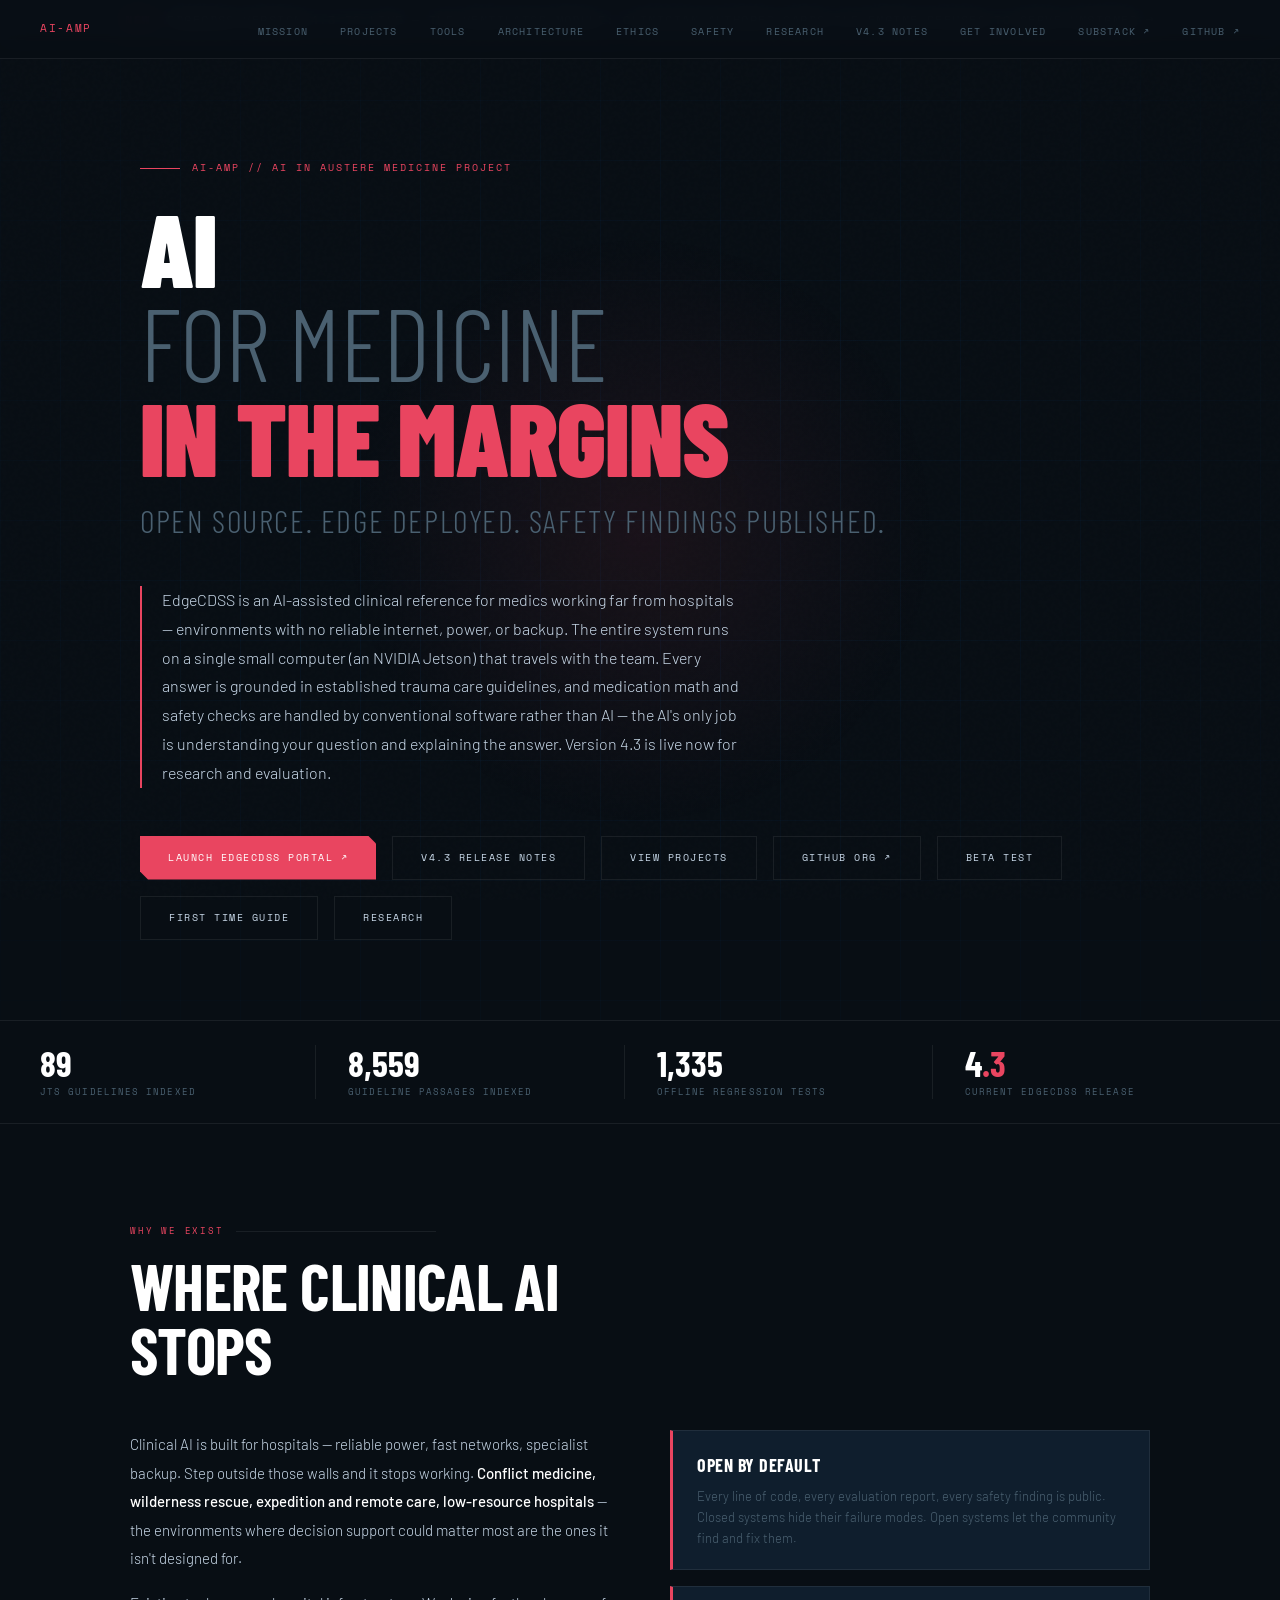
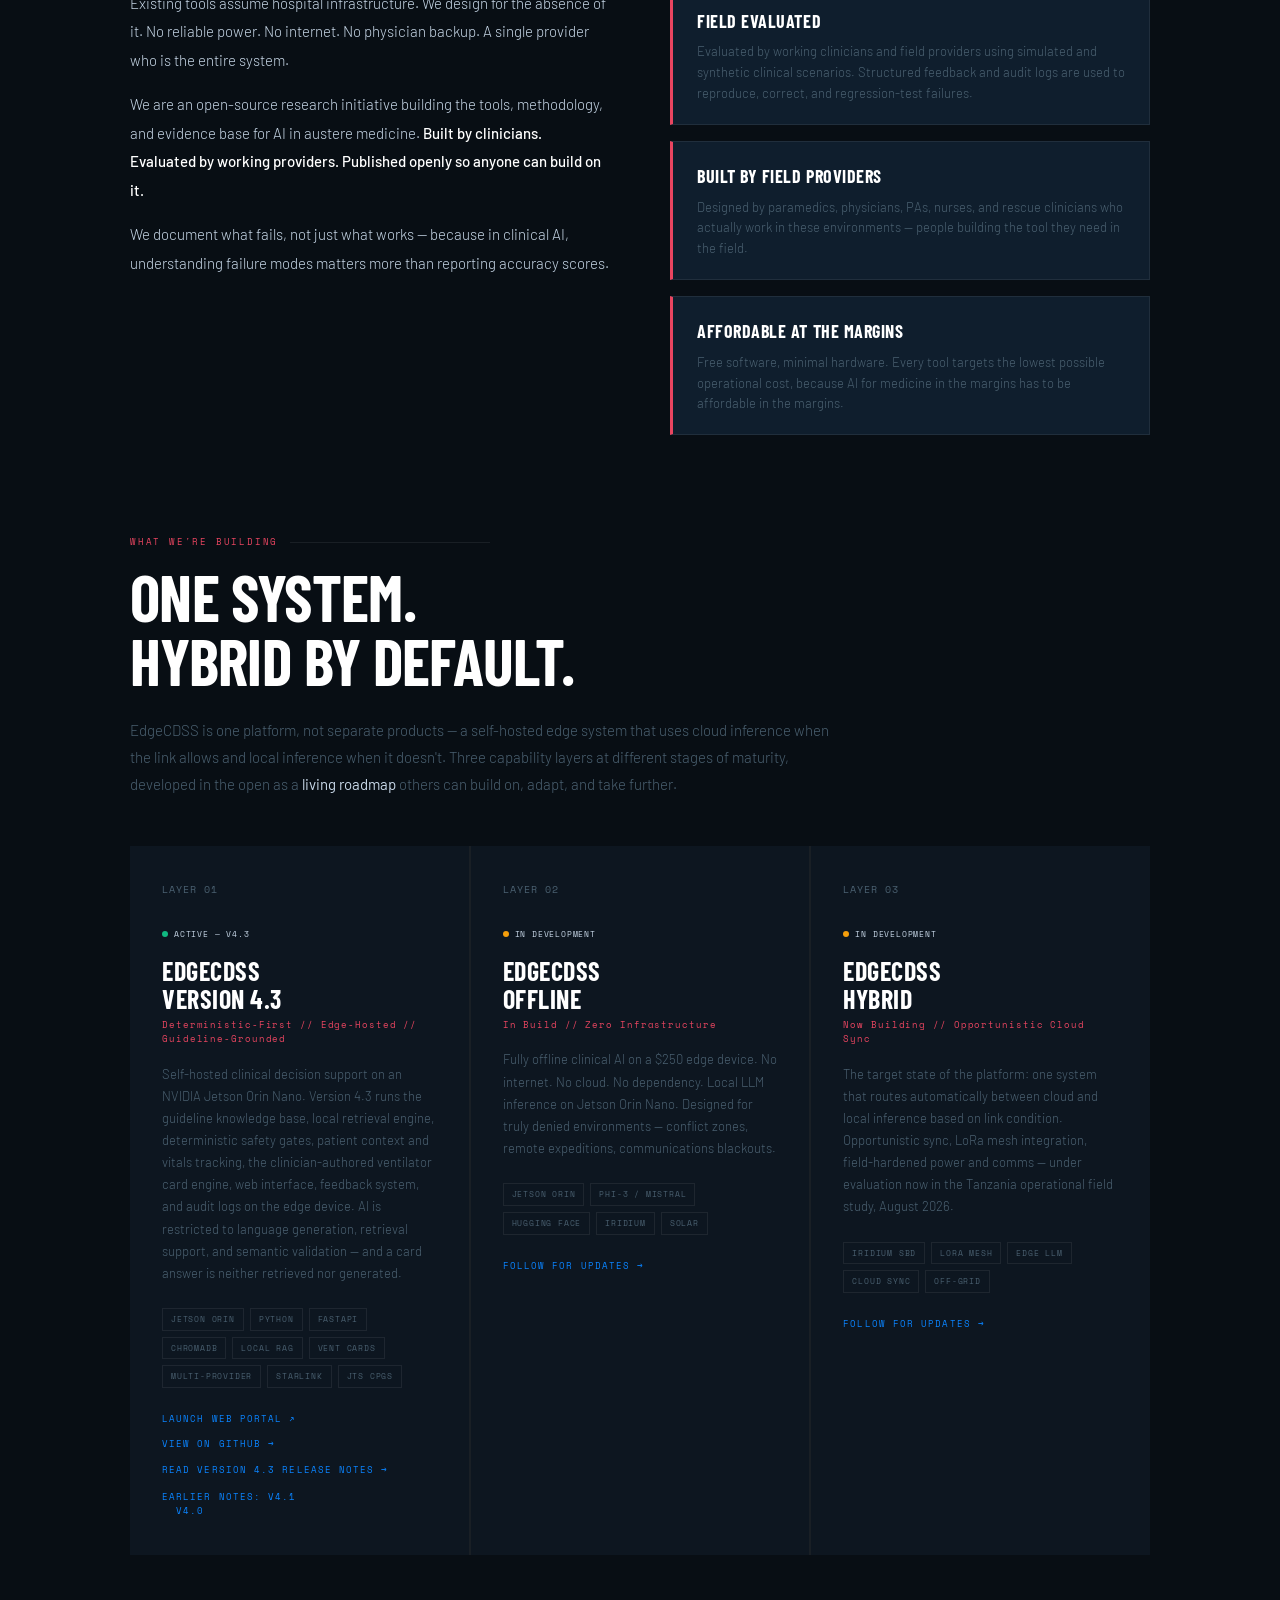
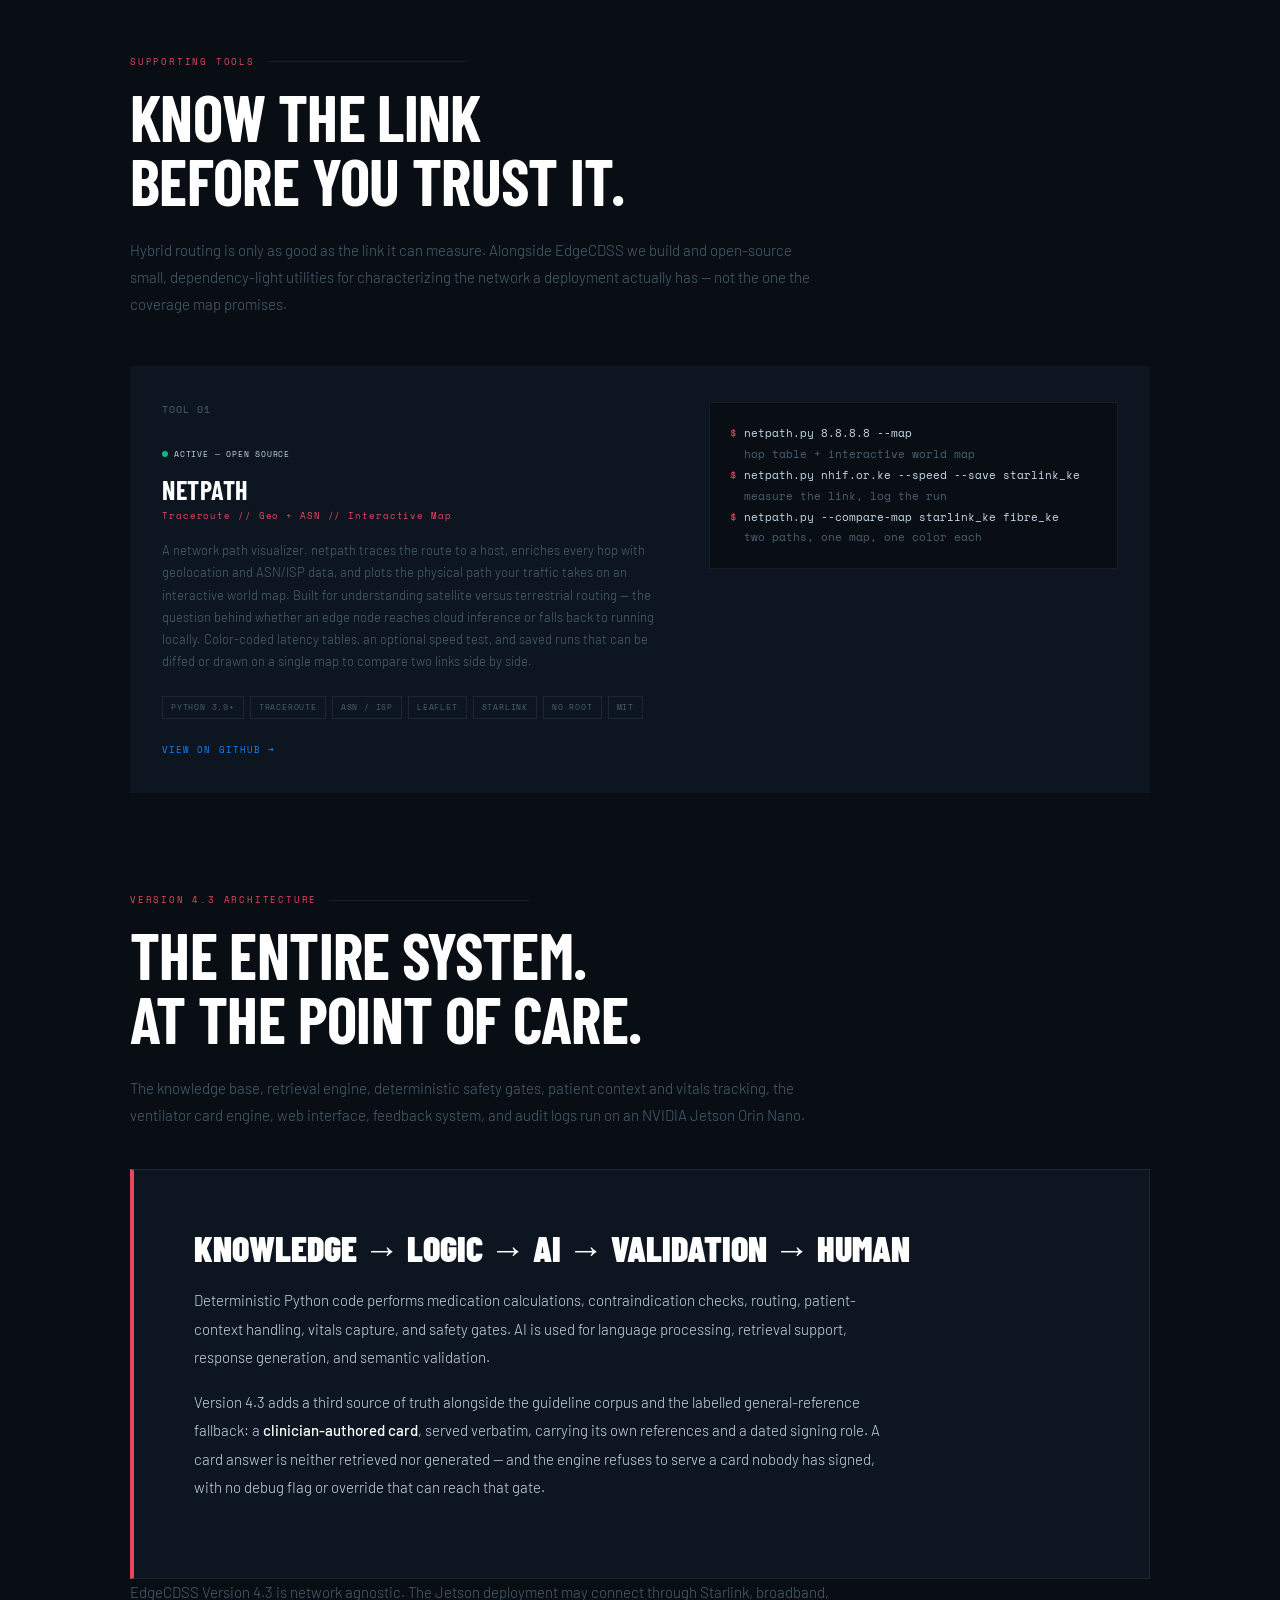
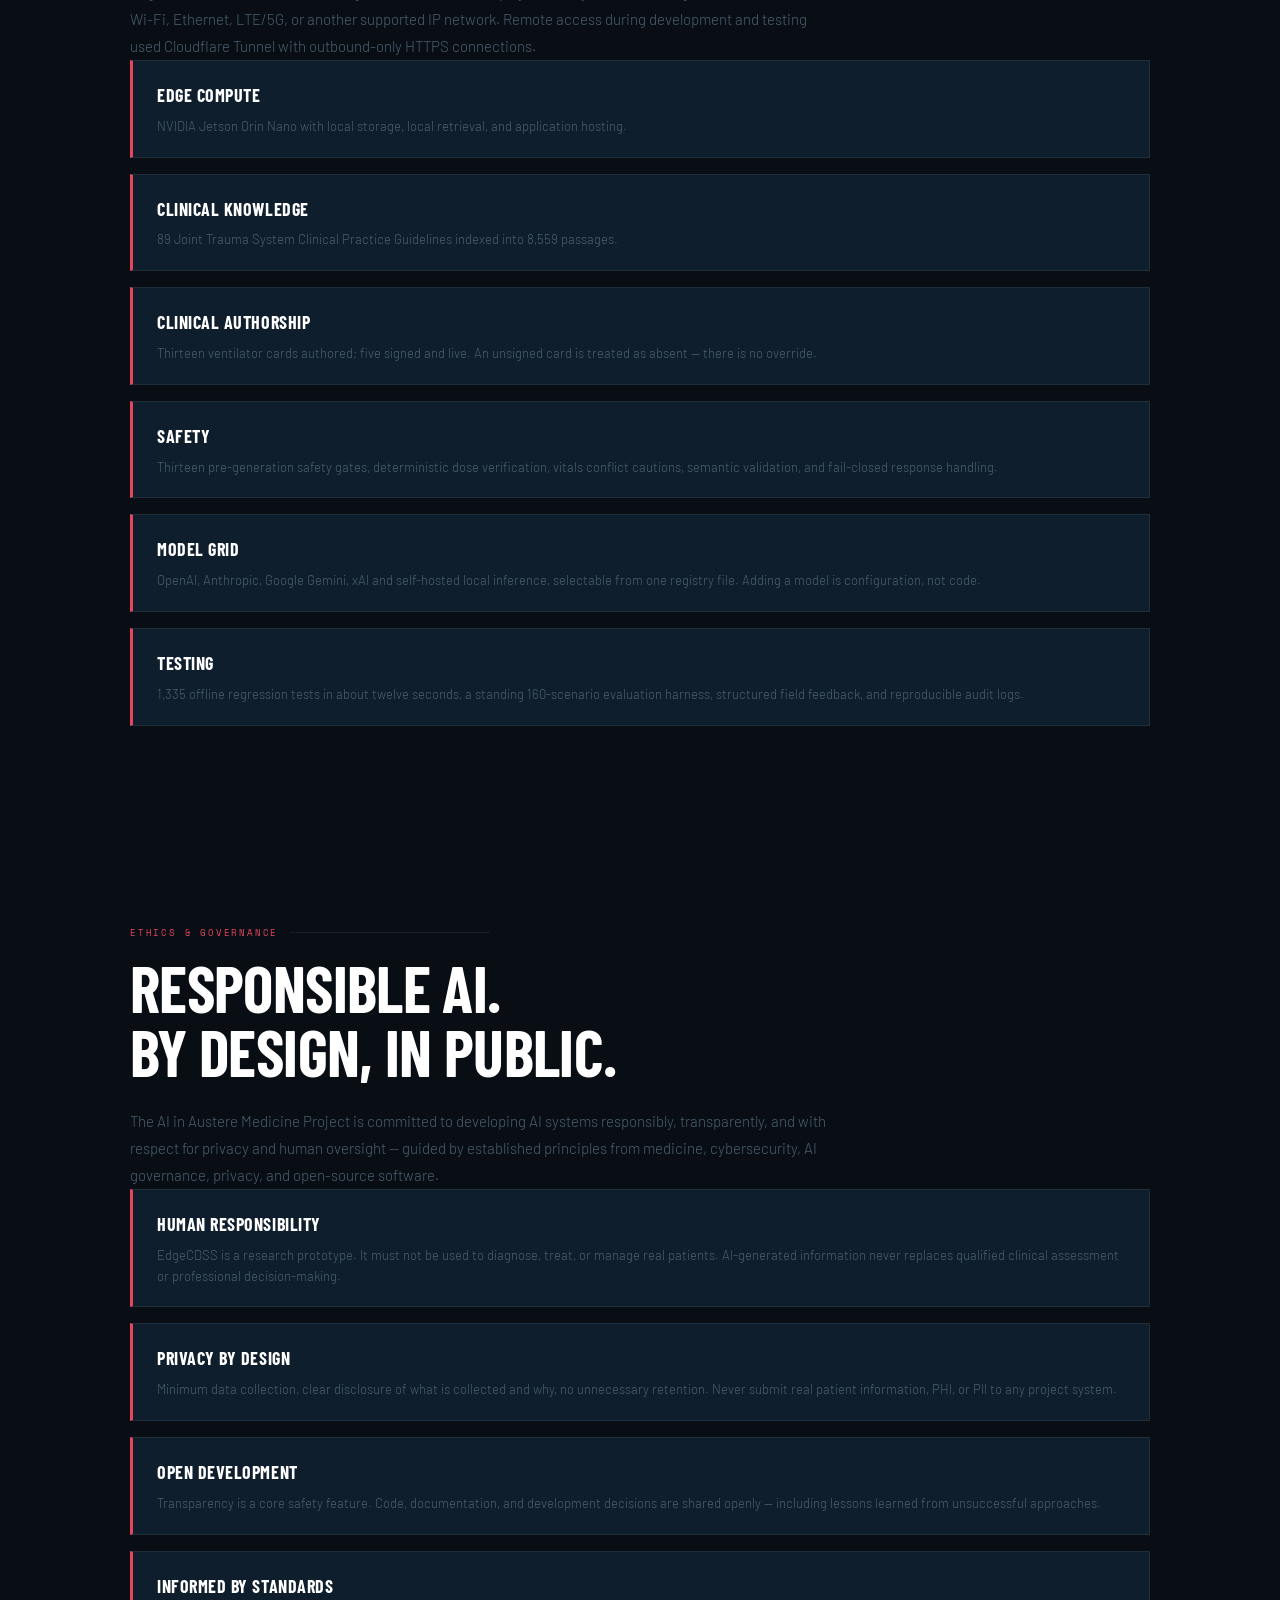
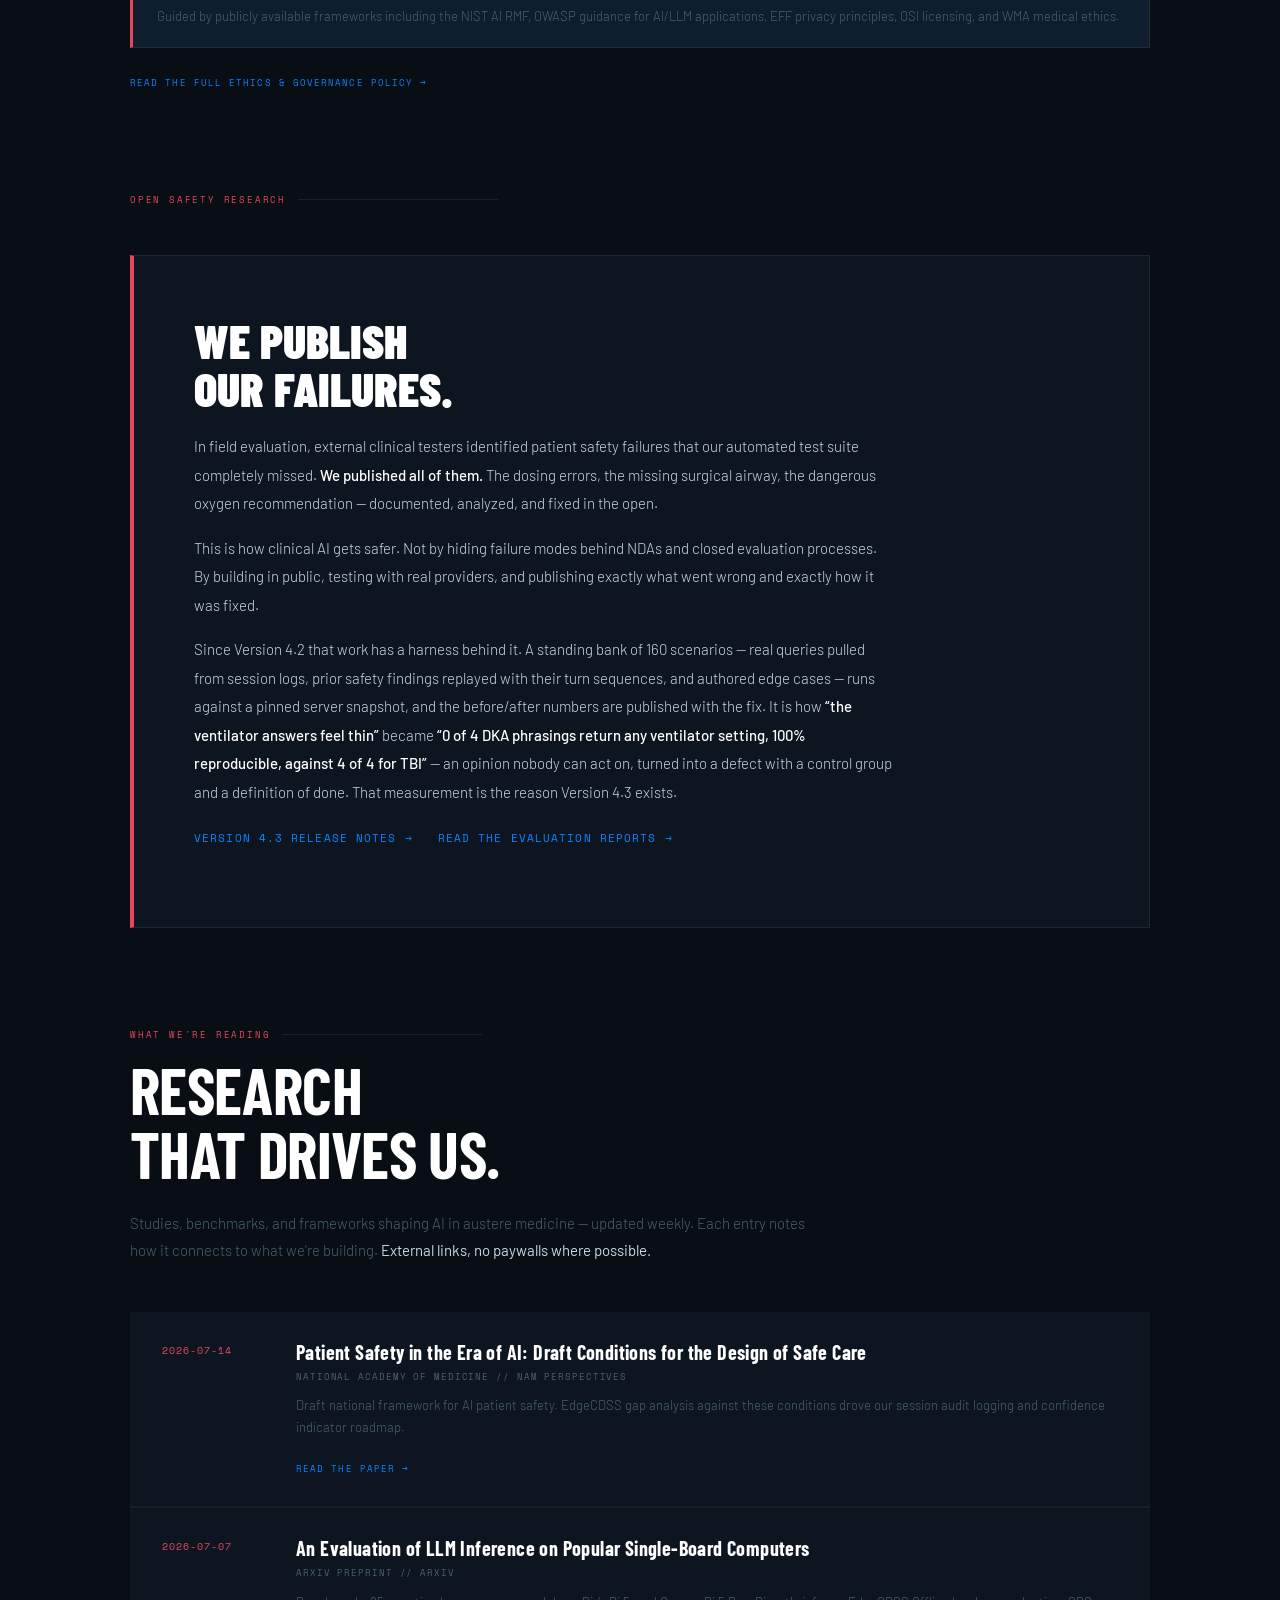
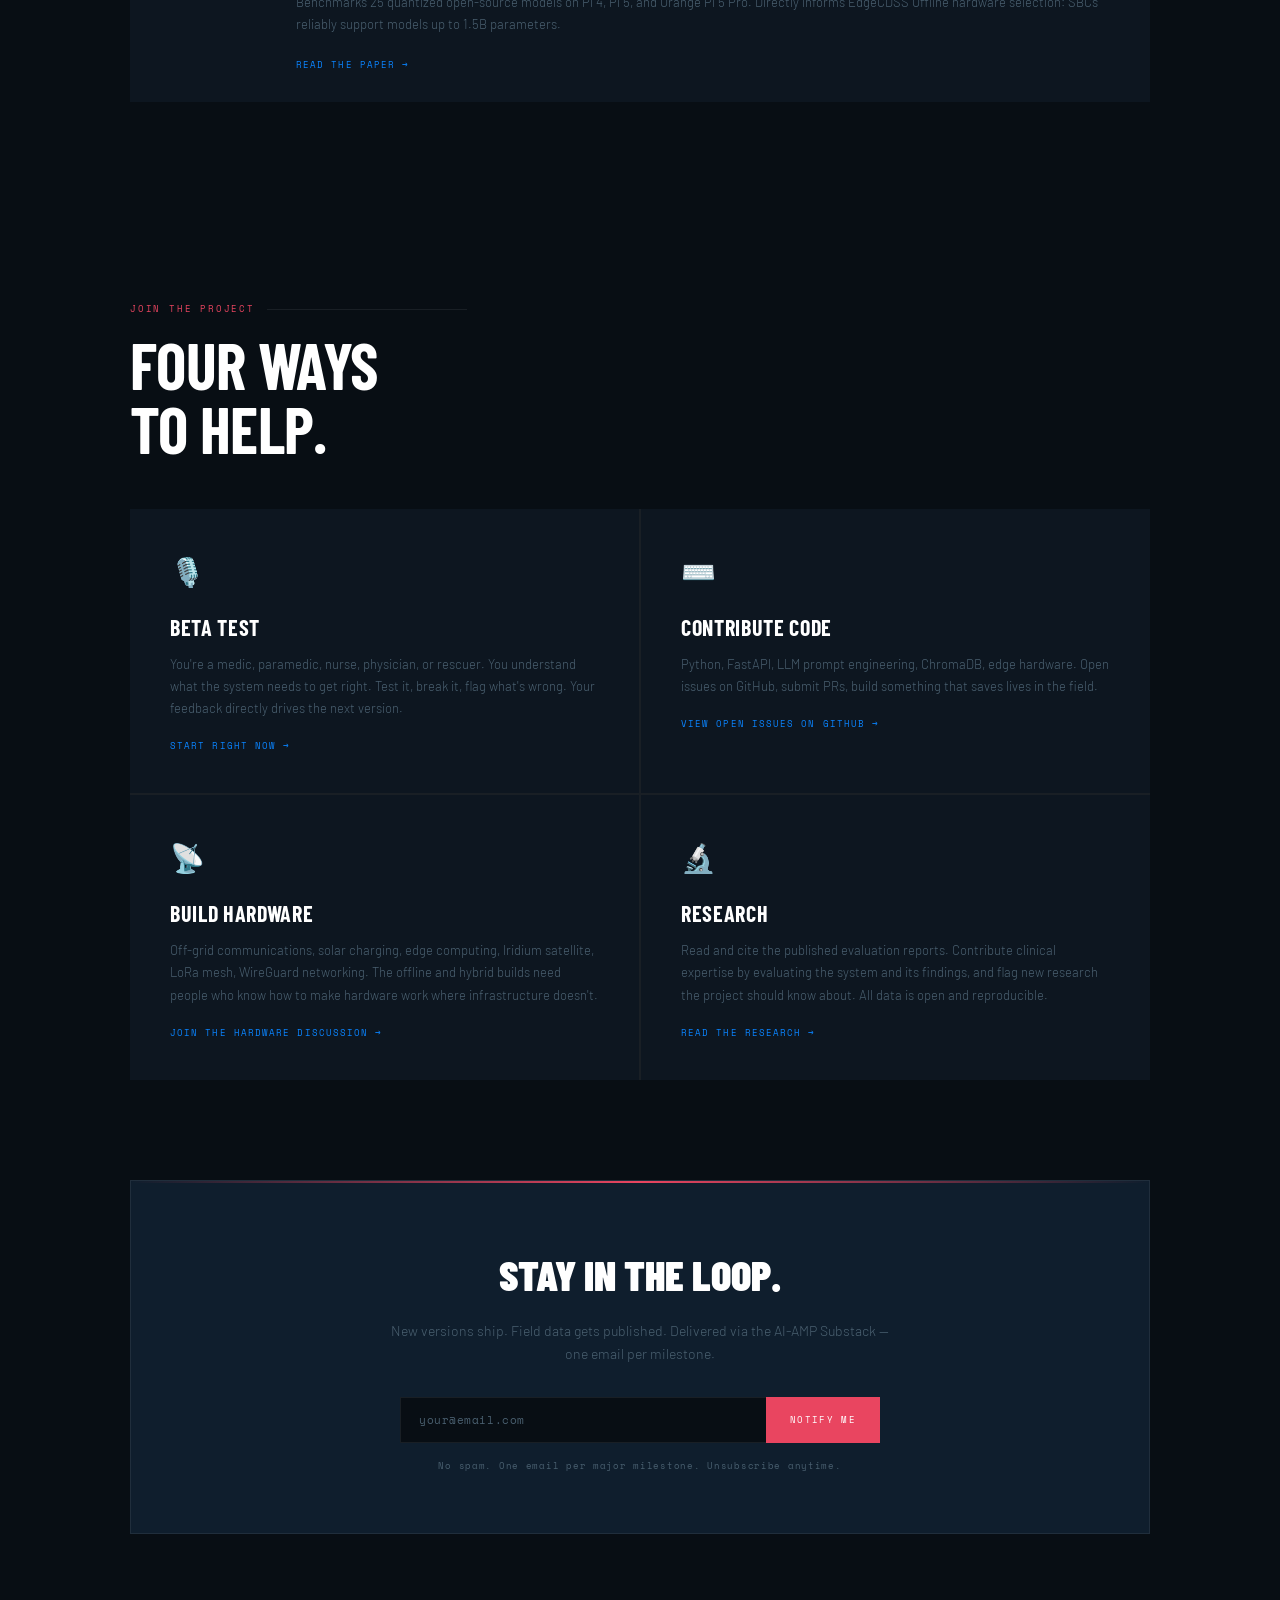
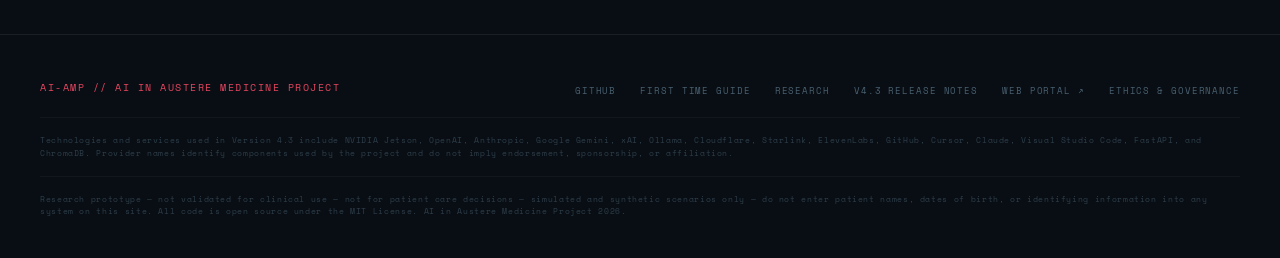
==== web/index.html @ 7543f5fb "Test count: 1,186 is stale too — 1,335 #51 retired the 859 but sat open while #53-#60 landed, so its" ====
<!DOCTYPE html>
<html lang="en">
<head>
<meta charset="UTF-8">
<meta name="viewport" content="width=device-width, initial-scale=1.0">
<title>AI in Austere Medicine Project</title>
<link href="https://fonts.googleapis.com/css2?family=Space+Mono:wght@400;700&family=Barlow+Condensed:wght@300;400;600;700;900&family=Barlow:wght@300;400;500&display=swap" rel="stylesheet">
<style>
:root {
  --red: #e94560;
  --blue: #0a84ff;
  --dark: #080e14;
  --dark2: #0d1620;
  --dark3: #111e2b;
  --panel: #0f1e2d;
  --border: rgba(255,255,255,0.07);
  --text: #c8d8e8;
  --muted: #4a6070;
  --mono: 'Space Mono', monospace;
  --head: 'Barlow Condensed', sans-serif;
  --body: 'Barlow', sans-serif;
}
* { box-sizing: border-box; margin: 0; padding: 0; }
html { scroll-behavior: smooth; }
body {
  background: var(--dark);
  color: var(--text);
  font-family: var(--body);
  font-weight: 300;
  line-height: 1.6;
  overflow-x: hidden;
}
body::before {
  content: '';
  position: fixed;
  inset: 0;
  background-image: url("data:image/svg+xml,%3Csvg viewBox='0 0 256 256' xmlns='http://www.w3.org/2000/svg'%3E%3Cfilter id='noise'%3E%3CfeTurbulence type='fractalNoise' baseFrequency='0.9' numOctaves='4' stitchTiles='stitch'/%3E%3C/filter%3E%3Crect width='100%25' height='100%25' filter='url(%23noise)' opacity='0.03'/%3E%3C/svg%3E");
  pointer-events: none;
  z-index: 0;
  opacity: 0.4;
}
nav {
  position: fixed;
  top: 0;
  width: 100%;
  z-index: 100;
  padding: 16px 40px;
  display: flex;
  align-items: center;
  justify-content: space-between;
  background: rgba(8,14,20,0.92);
  backdrop-filter: blur(12px);
  border-bottom: 1px solid var(--border);
}
.nav-logo {
  font-family: var(--mono);
  font-size: 11px;
  color: var(--red);
  letter-spacing: 0.15em;
  text-transform: uppercase;
}
.nav-links {
  display: flex;
  gap: 32px;
  list-style: none;
}
.nav-links a {
  font-family: var(--mono);
  font-size: 10px;
  letter-spacing: 0.12em;
  text-transform: uppercase;
  color: var(--muted);
  text-decoration: none;
  transition: color 0.2s;
}
.nav-links a:hover { color: var(--text); }
.hero {
  min-height: 100vh;
  display: flex;
  flex-direction: column;
  justify-content: center;
  padding: 120px 40px 80px;
  position: relative;
  overflow: hidden;
}
.hero-grid {
  position: absolute;
  inset: 0;
  background-image:
    linear-gradient(rgba(10,132,255,0.04) 1px, transparent 1px),
    linear-gradient(90deg, rgba(10,132,255,0.04) 1px, transparent 1px);
  background-size: 60px 60px;
  mask-image: radial-gradient(ellipse 80% 80% at 50% 50%, black 30%, transparent 100%);
}
.hero-glow {
  position: absolute;
  width: 600px;
  height: 600px;
  border-radius: 50%;
  background: radial-gradient(circle, rgba(233,69,96,0.08) 0%, transparent 70%);
  top: 50%;
  left: 50%;
  transform: translate(-50%, -50%);
  pointer-events: none;
}
.hero-content {
  position: relative;
  max-width: 1000px;
  margin: 0 auto;
  width: 100%;
}
.hero-eyebrow {
  font-family: var(--mono);
  font-size: 10px;
  letter-spacing: 0.2em;
  text-transform: uppercase;
  color: var(--red);
  margin-bottom: 24px;
  display: flex;
  align-items: center;
  gap: 12px;
}
.hero-eyebrow::before {
  content: '';
  display: block;
  width: 40px;
  height: 1px;
  background: var(--red);
}
.hero-title {
  font-family: var(--head);
  font-size: clamp(52px, 8vw, 110px);
  font-weight: 900;
  line-height: 0.92;
  letter-spacing: -0.01em;
  text-transform: uppercase;
  color: #fff;
  margin-bottom: 8px;
}
.hero-title .accent { color: var(--red); }
.hero-title .dim { color: var(--muted); font-weight: 300; }
.hero-sub {
  font-family: var(--head);
  font-size: clamp(20px, 3vw, 32px);
  font-weight: 300;
  letter-spacing: 0.05em;
  text-transform: uppercase;
  color: var(--muted);
  margin-bottom: 40px;
  margin-top: 12px;
}
.hero-thesis {
  font-size: 16px;
  line-height: 1.8;
  color: var(--text);
  max-width: 600px;
  margin-bottom: 48px;
  border-left: 2px solid var(--red);
  padding-left: 20px;
}
.hero-thesis strong { color: #fff; font-weight: 500; }
.hero-cta { display: flex; gap: 16px; flex-wrap: wrap; }
.btn-primary {
  background: var(--red);
  color: white;
  font-family: var(--mono);
  font-size: 10px;
  letter-spacing: 0.15em;
  text-transform: uppercase;
  padding: 14px 28px;
  border: none;
  cursor: pointer;
  text-decoration: none;
  display: inline-block;
  transition: all 0.2s;
  clip-path: polygon(0 0, calc(100% - 8px) 0, 100% 8px, 100% 100%, 8px 100%, 0 calc(100% - 8px));
}
.btn-primary:hover { background: #ff2d4f; }
.btn-outline {
  background: transparent;
  color: var(--text);
  font-family: var(--mono);
  font-size: 10px;
  letter-spacing: 0.15em;
  text-transform: uppercase;
  padding: 13px 28px;
  border: 1px solid var(--border);
  cursor: pointer;
  text-decoration: none;
  display: inline-block;
  transition: all 0.2s;
}
.btn-outline:hover { border-color: var(--text); color: #fff; }

/* ── STAT BAR ── */
.stat-bar {
  border-top: 1px solid var(--border);
  border-bottom: 1px solid var(--border);
  padding: 24px 40px;
  display: flex;
  gap: 0;
  overflow-x: auto;
}
.stat {
  flex: 1;
  min-width: 160px;
  padding: 0 32px;
  border-right: 1px solid var(--border);
}
.stat:first-child { padding-left: 0; }
.stat:last-child { border-right: none; }
.stat-number {
  font-family: var(--head);
  font-size: 36px;
  font-weight: 700;
  color: #fff;
  line-height: 1;
  margin-bottom: 4px;
}
.stat-number span { color: var(--red); }
.stat-label {
  font-family: var(--mono);
  font-size: 9px;
  letter-spacing: 0.12em;
  text-transform: uppercase;
  color: var(--muted);
}

/* ── SECTIONS ── */
section {
  padding: 100px 40px;
  max-width: 1100px;
  margin: 0 auto;
}
.release-banner {
  display: block; text-align: center; background: var(--dark3);
  border-bottom: 1px solid var(--border); padding: 10px 16px;
  font-family: var(--mono); font-size: 12px; letter-spacing: 0.12em;
  text-transform: uppercase; color: var(--text); text-decoration: none;
}
.release-banner b { color: var(--red); font-weight: 700; }
.release-banner:hover { color: #fff; background: var(--panel); }
.section-label {
  font-family: var(--mono);
  font-size: 9px;
  letter-spacing: 0.2em;
  text-transform: uppercase;
  color: var(--red);
  margin-bottom: 16px;
  display: flex;
  align-items: center;
  gap: 12px;
}
.section-label::after {
  content: '';
  flex: 1;
  height: 1px;
  background: var(--border);
  max-width: 200px;
}
.section-title {
  font-family: var(--head);
  font-size: clamp(36px, 5vw, 64px);
  font-weight: 700;
  text-transform: uppercase;
  color: #fff;
  line-height: 1;
  margin-bottom: 24px;
  letter-spacing: -0.01em;
}
.section-sub {
  font-size: 15px;
  color: var(--muted);
  line-height: 1.8;
  max-width: 700px;
  margin-bottom: 0;
}
.section-sub strong { color: var(--text); font-weight: 400; }

/* ── MISSION ── */
.mission-grid {
  display: grid;
  grid-template-columns: 1fr 1fr;
  gap: 60px;
  align-items: start;
  margin-top: 48px;
}
.mission-text p {
  font-size: 15px;
  line-height: 1.9;
  color: var(--text);
  margin-bottom: 16px;
}
.mission-text p strong { color: #fff; font-weight: 500; }
.mission-pillars { display: flex; flex-direction: column; gap: 16px; }
.pillar {
  background: var(--panel);
  border: 1px solid var(--border);
  border-left: 3px solid var(--red);
  padding: 20px 24px;
}
.pillar-title {
  font-family: var(--head);
  font-size: 18px;
  font-weight: 700;
  text-transform: uppercase;
  color: #fff;
  letter-spacing: 0.03em;
  margin-bottom: 6px;
}
.pillar-body { font-size: 13px; color: var(--muted); line-height: 1.6; }

/* ── PROJECTS ── */
.projects-grid {
  display: grid;
  grid-template-columns: repeat(3, 1fr);
  gap: 2px;
  margin-top: 48px;
  background: var(--border);
}
.project-card {
  background: var(--dark2);
  padding: 36px 32px;
  position: relative;
  overflow: hidden;
  transition: background 0.3s;
}
.project-card:hover { background: var(--dark3); }
.project-card::before {
  content: '';
  position: absolute;
  top: 0; left: 0; right: 0;
  height: 2px;
  background: var(--red);
  transform: scaleX(0);
  transform-origin: left;
  transition: transform 0.3s;
}
.project-card:hover::before { transform: scaleX(1); }
.project-num {
  font-family: var(--mono);
  font-size: 10px;
  color: var(--muted);
  letter-spacing: 0.1em;
  margin-bottom: 20px;
}
.project-name {
  font-family: var(--head);
  font-size: 26px;
  font-weight: 700;
  text-transform: uppercase;
  color: #fff;
  letter-spacing: 0.02em;
  margin-bottom: 4px;
  line-height: 1.1;
}
.project-version {
  font-family: var(--mono);
  font-size: 9px;
  color: var(--red);
  letter-spacing: 0.1em;
  margin-bottom: 16px;
}
.project-desc {
  font-size: 13px;
  color: var(--muted);
  line-height: 1.7;
  margin-bottom: 24px;
}
.project-tags { display: flex; flex-wrap: wrap; gap: 6px; margin-bottom: 24px; }
.tag {
  font-family: var(--mono);
  font-size: 8px;
  letter-spacing: 0.1em;
  text-transform: uppercase;
  padding: 4px 8px;
  border: 1px solid var(--border);
  color: var(--muted);
}
.project-link {
  font-family: var(--mono);
  font-size: 9px;
  letter-spacing: 0.12em;
  text-transform: uppercase;
  color: var(--blue);
  text-decoration: none;
  display: flex;
  align-items: center;
  gap: 6px;
  transition: color 0.2s;
}
.project-link:hover { color: #fff; }
.project-status {
  display: inline-flex;
  align-items: center;
  gap: 6px;
  font-family: var(--mono);
  font-size: 8px;
  letter-spacing: 0.1em;
  text-transform: uppercase;
  margin-bottom: 16px;
}
.status-dot {
  width: 6px; height: 6px;
  border-radius: 50%;
  background: #10b981;
  animation: blink 2s infinite;
}
.status-dot.dev { background: #f59e0b; animation: none; }
.status-dot.planned { background: var(--muted); animation: none; }
@keyframes blink {
  0%, 100% { opacity: 1; }
  50% { opacity: 0.3; }
}

/* ── TOOLS ── */
.tools-grid {
  display: grid;
  grid-template-columns: 1fr;
  gap: 2px;
  margin-top: 48px;
  background: var(--border);
}
.tool-card {
  background: var(--dark2);
  padding: 36px 32px;
  position: relative;
  overflow: hidden;
  display: grid;
  grid-template-columns: 1.1fr 0.9fr;
  gap: 48px;
  align-items: start;
  transition: background 0.3s;
}
.tool-card:hover { background: var(--dark3); }
.tool-card::before {
  content: '';
  position: absolute;
  top: 0; left: 0; right: 0;
  height: 2px;
  background: var(--red);
  transform: scaleX(0);
  transform-origin: left;
  transition: transform 0.3s;
}
.tool-card:hover::before { transform: scaleX(1); }
.tool-terminal {
  background: var(--dark);
  border: 1px solid var(--border);
  padding: 20px;
  font-family: var(--mono);
  font-size: 11px;
  line-height: 1.9;
  color: var(--muted);
  overflow-x: auto;
}
.tool-terminal .cmd {
  display: block;
  white-space: pre;
  color: var(--text);
}
.tool-terminal .cmd::before { content: '$ '; color: var(--red); }
.tool-terminal .note { display: block; white-space: pre; }

/* ── SAFETY ── */
.safety-section {
  background: var(--dark2);
  border: 1px solid var(--border);
  border-left: 4px solid var(--red);
  padding: 60px;
  margin-top: 48px;
}
.safety-title {
  font-family: var(--head);
  font-size: 48px;
  font-weight: 900;
  text-transform: uppercase;
  color: #fff;
  margin-bottom: 20px;
  line-height: 1;
}
.safety-body {
  font-size: 15px;
  line-height: 1.9;
  color: var(--text);
  max-width: 700px;
  margin-bottom: 16px;
}
.safety-body strong { color: #fff; font-weight: 500; }

/* ── RESEARCH PAPERS ── */
.papers-list {
  display: flex;
  flex-direction: column;
  gap: 2px;
  margin-top: 48px;
  background: var(--border);
}
.paper-card {
  background: var(--dark2);
  padding: 28px 32px;
  display: grid;
  grid-template-columns: 110px 1fr;
  gap: 24px;
  align-items: start;
  transition: background 0.3s;
  position: relative;
  overflow: hidden;
}
.paper-card:hover { background: var(--dark3); }
.paper-card::before {
  content: '';
  position: absolute;
  top: 0; left: 0; bottom: 0;
  width: 2px;
  background: var(--red);
  transform: scaleY(0);
  transform-origin: top;
  transition: transform 0.3s;
}
.paper-card:hover::before { transform: scaleY(1); }
.paper-date {
  font-family: var(--mono);
  font-size: 10px;
  color: var(--red);
  letter-spacing: 0.1em;
  padding-top: 3px;
}
.paper-title {
  font-family: var(--head);
  font-size: 20px;
  font-weight: 700;
  color: #fff;
  letter-spacing: 0.02em;
  line-height: 1.2;
  margin-bottom: 6px;
}
.paper-meta {
  font-family: var(--mono);
  font-size: 9px;
  color: var(--muted);
  letter-spacing: 0.1em;
  text-transform: uppercase;
  margin-bottom: 10px;
}
.paper-summary {
  font-size: 13px;
  color: var(--muted);
  line-height: 1.7;
  margin-bottom: 14px;
}
.paper-link {
  font-family: var(--mono);
  font-size: 9px;
  letter-spacing: 0.12em;
  text-transform: uppercase;
  color: var(--blue);
  text-decoration: none;
  transition: color 0.2s;
}
.paper-link:hover { color: #fff; }
.papers-empty {
  background: var(--dark2);
  padding: 40px;
  font-family: var(--mono);
  font-size: 11px;
  color: var(--muted);
  letter-spacing: 0.08em;
  text-align: center;
}

/* ── GET INVOLVED ── */
.involve-grid {
  display: grid;
  grid-template-columns: repeat(2, 1fr);
  gap: 2px;
  background: var(--border);
  margin-top: 48px;
}
.involve-card {
  background: var(--dark2);
  padding: 40px;
  transition: background 0.3s;
}
.involve-card:hover { background: var(--dark3); }
.involve-icon { font-size: 28px; margin-bottom: 16px; display: block; }
.involve-title {
  font-family: var(--head);
  font-size: 22px;
  font-weight: 700;
  text-transform: uppercase;
  color: #fff;
  letter-spacing: 0.03em;
  margin-bottom: 8px;
}
.involve-body { font-size: 13px; color: var(--muted); line-height: 1.7; margin-bottom: 20px; }
.involve-action {
  font-family: var(--mono);
  font-size: 9px;
  letter-spacing: 0.12em;
  text-transform: uppercase;
  color: var(--blue);
  text-decoration: none;
  display: flex;
  align-items: center;
  gap: 6px;
}

/* ── SIGNUP ── */
.signup-section {
  background: var(--panel);
  border: 1px solid var(--border);
  padding: 60px;
  text-align: center;
  position: relative;
  overflow: hidden;
}
.signup-section::before {
  content: '';
  position: absolute;
  top: 0; left: 0; right: 0;
  height: 2px;
  background: linear-gradient(90deg, transparent, var(--red), transparent);
}
.signup-title {
  font-family: var(--head);
  font-size: 42px;
  font-weight: 900;
  text-transform: uppercase;
  color: #fff;
  margin-bottom: 12px;
}
.signup-sub {
  font-size: 14px;
  color: var(--muted);
  margin-bottom: 32px;
  max-width: 500px;
  margin-left: auto;
  margin-right: auto;
}
.signup-form {
  display: flex;
  gap: 0;
  max-width: 480px;
  margin: 0 auto 16px;
}
.signup-input {
  flex: 1;
  background: var(--dark);
  border: 1px solid var(--border);
  border-right: none;
  color: #fff;
  font-family: var(--mono);
  font-size: 11px;
  padding: 14px 18px;
  outline: none;
  letter-spacing: 0.05em;
}
.signup-input::placeholder { color: var(--muted); }
.signup-input:focus { border-color: var(--red); }
.signup-btn {
  background: var(--red);
  color: white;
  font-family: var(--mono);
  font-size: 9px;
  letter-spacing: 0.15em;
  text-transform: uppercase;
  padding: 14px 24px;
  border: none;
  cursor: pointer;
  white-space: nowrap;
  transition: background 0.2s;
}
.signup-btn:hover { background: #ff2d4f; }
.signup-note {
  font-family: var(--mono);
  font-size: 9px;
  color: var(--muted);
  letter-spacing: 0.08em;
}

/* ── FOOTER ── */
footer {
  border-top: 1px solid var(--border);
  padding: 40px;
  display: flex;
  align-items: center;
  justify-content: space-between;
  flex-wrap: wrap;
  gap: 16px;
}
.footer-logo {
  font-family: var(--mono);
  font-size: 10px;
  color: var(--red);
  letter-spacing: 0.15em;
  text-transform: uppercase;
}
.footer-links { display: flex; gap: 24px; list-style: none; }
.footer-links a {
  font-family: var(--mono);
  font-size: 9px;
  letter-spacing: 0.1em;
  text-transform: uppercase;
  color: var(--muted);
  text-decoration: none;
  transition: color 0.2s;
}
.footer-links a:hover { color: var(--text); }
.footer-disclaimer {
  font-family: var(--mono);
  font-size: 8px;
  color: var(--muted);
  letter-spacing: 0.08em;
  width: 100%;
  padding-top: 16px;
  border-top: 1px solid var(--border);
  opacity: 0.6;
}
.full-bleed {
  width: 100vw;
  margin-left: calc(-50vw + 50%);
}

/* ── RESPONSIVE ── */
@media (max-width: 900px) {
  nav { padding: 14px 20px; }
  .nav-links { display: none; }
  .hero { padding: 100px 20px 60px; }
  section { padding: 60px 20px; }
  .mission-grid { grid-template-columns: 1fr; gap: 32px; }
  .projects-grid { grid-template-columns: 1fr; }
  .tool-card { grid-template-columns: 1fr; gap: 28px; padding: 32px 20px; }
  .involve-grid { grid-template-columns: 1fr; }
  .signup-section { padding: 40px 20px; }
  .safety-section { padding: 40px 20px; }
  .stat-bar { padding: 20px; }
  footer { padding: 24px 20px; }
  .signup-form { flex-direction: column; }
  .signup-input { border-right: 1px solid var(--border); border-bottom: none; }
  .paper-card { grid-template-columns: 1fr; gap: 8px; }
}

/* ── SCROLL ANIMATIONS ── */
.reveal {
  opacity: 0;
  transform: translateY(40px);
  transition: opacity 0.7s cubic-bezier(0.16, 1, 0.3, 1),
              transform 0.7s cubic-bezier(0.16, 1, 0.3, 1);
}
.reveal.visible {
  opacity: 1;
  transform: translateY(0);
}
.reveal-delay-1 { transition-delay: 0.1s; }
.reveal-delay-2 { transition-delay: 0.2s; }
.reveal-delay-3 { transition-delay: 0.3s; }
.reveal-delay-4 { transition-delay: 0.4s; }
</style>
</head>
<body>

<!-- NAV -->
<nav>
  <div class="nav-logo">AI-AMP</div>
  <ul class="nav-links">
    <li><a href="#mission">Mission</a></li>
    <li><a href="#projects">Projects</a></li>
    <li><a href="#tools">Tools</a></li>
    <li><a href="#architecture">Architecture</a></li>
    <li><a href="#ethics">Ethics</a></li>
    <li><a href="#safety">Safety</a></li>
    <li><a href="#research">Research</a></li>
    <li><a href="release-notes-4.3.html">v4.3 Notes</a></li>
    <li><a href="#involve">Get Involved</a></li>
    <li><a href="https://aiamp.substack.com" target="_blank" rel="noopener">Substack ↗</a></li>
    <li><a href="https://github.com/AI-in-Austere-Medicine-Project" target="_blank">GitHub ↗</a></li>
  </ul>
</nav>

<a class="release-banner" href="release-notes-4.3.html"><b>NEW</b> &nbsp;EdgeCDSS Version 4.3 is live — the ventilator module: clinician-authored cards the engine refuses to serve unsigned →</a>

<!-- HERO -->
<div class="hero">
  <div class="hero-grid"></div>
  <div class="hero-glow"></div>
  <div class="hero-content">
    <div class="hero-eyebrow">AI-AMP // AI in Austere Medicine Project</div>
    <h1 class="hero-title">
      AI<br>
      <span class="dim">for medicine</span><br>
      <span class="accent">in the margins</span>
    </h1>
    <p class="hero-sub">Open source. Edge deployed. Safety findings published.</p>
    <p class="hero-thesis">
      EdgeCDSS is an AI-assisted clinical reference for medics working far from hospitals — environments with no reliable internet, power, or backup. The entire system runs on a single small computer (an NVIDIA Jetson) that travels with the team. Every answer is grounded in established trauma care guidelines, and medication math and safety checks are handled by conventional software rather than AI — the AI's only job is understanding your question and explaining the answer. Version 4.3 is live now for research and evaluation.
    </p>
    <div class="hero-cta">
      <a href="https://cdss.arcanekg.com" target="_blank" rel="noopener" class="btn-primary">Launch EdgeCDSS Portal ↗</a>
      <a href="release-notes-4.3.html" class="btn-outline">v4.3 Release Notes</a>
      <a href="#projects" class="btn-outline">View Projects</a>
      <a href="https://github.com/AI-in-Austere-Medicine-Project" target="_blank" class="btn-outline">GitHub Org ↗</a>
      <a href="#signup" class="btn-outline">Beta Test</a>
      <a href="https://github.com/AI-in-Austere-Medicine-Project/pi-cloud-cdss/blob/main/START-HERE/FIRST_TIME_GUIDE.md" target="_blank" class="btn-outline">First Time Guide</a>
      <a href="#research" class="btn-outline">Research</a>
    </div>
  </div>
</div>

<!-- STAT BAR -->
<div class="stat-bar full-bleed">
  <div class="stat">
    <div class="stat-number">89</div>
    <div class="stat-label">JTS Guidelines Indexed</div>
  </div>
  <div class="stat">
    <div class="stat-number">8,559</div>
    <div class="stat-label">Guideline Passages Indexed</div>
  </div>
  <div class="stat">
    <div class="stat-number">1,335</div>
    <div class="stat-label">Offline Regression Tests</div>
  </div>
  <div class="stat">
    <div class="stat-number">4<span>.3</span></div>
    <div class="stat-label">Current EdgeCDSS Release</div>
  </div>
</div>

<!-- MISSION -->
<section id="mission">
  <div class="section-label">Why We Exist</div>
  <h2 class="section-title">Where Clinical AI<br>Stops</h2>
  <div class="mission-grid">
    <div class="mission-text reveal">
      <p>Clinical AI is built for hospitals — reliable power, fast networks, specialist backup. Step outside those walls and it stops working. <strong>Conflict medicine, wilderness rescue, expedition and remote care, low-resource hospitals</strong> — the environments where decision support could matter most are the ones it isn't designed for.</p>
      <p>Existing tools assume hospital infrastructure. We design for the absence of it. No reliable power. No internet. No physician backup. A single provider who is the entire system.</p>
      <p>We are an open-source research initiative building the tools, methodology, and evidence base for AI in austere medicine. <strong>Built by clinicians. Evaluated by working providers. Published openly so anyone can build on it.</strong></p>
      <p>We document what fails, not just what works — because in clinical AI, understanding failure modes matters more than reporting accuracy scores.</p>
    </div>
    <div class="mission-pillars reveal reveal-delay-2">
      <div class="pillar">
        <div class="pillar-title">Open by Default</div>
        <div class="pillar-body">Every line of code, every evaluation report, every safety finding is public. Closed systems hide their failure modes. Open systems let the community find and fix them.</div>
      </div>
      <div class="pillar">
        <div class="pillar-title">Field Evaluated</div>
        <div class="pillar-body">Evaluated by working clinicians and field providers using simulated and synthetic clinical scenarios. Structured feedback and audit logs are used to reproduce, correct, and regression-test failures.</div>
      </div>
      <div class="pillar">
        <div class="pillar-title">Built by Field Providers</div>
        <div class="pillar-body">Designed by paramedics, physicians, PAs, nurses, and rescue clinicians who actually work in these environments — people building the tool they need in the field.</div>
      </div>
      <div class="pillar">
        <div class="pillar-title">Affordable at the Margins</div>
        <div class="pillar-body">Free software, minimal hardware. Every tool targets the lowest possible operational cost, because AI for medicine in the margins has to be affordable in the margins.</div>
      </div>
    </div>
  </div>
</section>

<!-- PROJECTS -->
<section id="projects" style="padding-top: 0;">
  <div class="section-label">What We're Building</div>
  <h2 class="section-title reveal">One System.<br>Hybrid by Default.</h2>
  <p class="section-sub reveal reveal-delay-1">
    EdgeCDSS is one platform, not separate products — a self-hosted edge system that uses cloud
    inference when the link allows and local inference when it doesn't. Three capability layers
    at different stages of maturity, developed in the open as a <strong>living roadmap</strong>
    others can build on, adapt, and take further.
  </p>
  <div class="projects-grid">
    <div class="project-card reveal reveal-delay-1">
      <div class="project-num">LAYER 01</div>
      <div class="project-status"><span class="status-dot"></span> Active — v4.3</div>
      <div class="project-name">EdgeCDSS<br>Version 4.3</div>
      <div class="project-version">Deterministic-First // Edge-Hosted // Guideline-Grounded</div>
      <div class="project-desc">
        Self-hosted clinical decision support on an NVIDIA Jetson Orin Nano.
        Version 4.3 runs the guideline knowledge base, local retrieval engine,
        deterministic safety gates, patient context and vitals tracking, the
        clinician-authored ventilator card engine, web interface, feedback system,
        and audit logs on the edge device. AI is restricted to language generation,
        retrieval support, and semantic validation &mdash; and a card answer is
        neither retrieved nor generated.
      </div>
      <div class="project-tags">
        <span class="tag">Jetson Orin</span>
        <span class="tag">Python</span>
        <span class="tag">FastAPI</span>
        <span class="tag">ChromaDB</span>
        <span class="tag">Local RAG</span>
        <span class="tag">Vent Cards</span>
        <span class="tag">Multi-Provider</span>
        <span class="tag">Starlink</span>
        <span class="tag">JTS CPGs</span>
      </div>
      <a href="https://cdss.arcanekg.com" target="_blank" rel="noopener" class="project-link">Launch Web Portal ↗</a>
      <a href="https://github.com/AI-in-Austere-Medicine-Project/pi-cloud-cdss" target="_blank" rel="noopener" class="project-link" style="margin-top: 10px; display: inline-block;">View on GitHub →</a>
      <a href="release-notes-4.3.html" class="project-link" style="margin-top: 10px; display: inline-block;">Read Version 4.3 Release Notes →</a>
      <div style="margin-top: 10px;">
        <a href="release-notes-4.1.html" class="project-link">Earlier notes: v4.1</a>
        <a href="release-notes-4.0.html" class="project-link" style="margin-left: 14px;">v4.0</a>
      </div>
    </div>
    <div class="project-card reveal reveal-delay-2">
      <div class="project-num">LAYER 02</div>
      <div class="project-status"><span class="status-dot dev"></span> In Development</div>
      <div class="project-name">EdgeCDSS<br>Offline</div>
      <div class="project-version">In Build // Zero Infrastructure</div>
      <div class="project-desc">Fully offline clinical AI on a $250 edge device. No internet. No cloud. No dependency. Local LLM inference on Jetson Orin Nano. Designed for truly denied environments — conflict zones, remote expeditions, communications blackouts.</div>
      <div class="project-tags">
        <span class="tag">Jetson Orin</span>
        <span class="tag">Phi-3 / Mistral</span>
        <span class="tag">Hugging Face</span>
        <span class="tag">Iridium</span>
        <span class="tag">Solar</span>
      </div>
      <a href="https://aiamp.substack.com" target="_blank" rel="noopener" class="project-link">Follow for Updates →</a>
    </div>
    <div class="project-card reveal reveal-delay-3">
      <div class="project-num">LAYER 03</div>
      <div class="project-status"><span class="status-dot dev"></span> In Development</div>
      <div class="project-name">EdgeCDSS<br>Hybrid</div>
      <div class="project-version">Now Building // Opportunistic Cloud Sync</div>
      <div class="project-desc">The target state of the platform: one system that routes automatically between cloud and local inference based on link condition. Opportunistic sync, LoRa mesh integration, field-hardened power and comms — under evaluation now in the Tanzania operational field study, August 2026.</div>
      <div class="project-tags">
        <span class="tag">Iridium SBD</span>
        <span class="tag">LoRa Mesh</span>
        <span class="tag">Edge LLM</span>
        <span class="tag">Cloud Sync</span>
        <span class="tag">Off-Grid</span>
      </div>
      <a href="#signup" class="project-link">Follow for Updates →</a>
    </div>
  </div>
</section>

<!-- SUPPORTING TOOLS -->
<section id="tools" style="padding-top: 0;">
  <div class="section-label">Supporting Tools</div>
  <h2 class="section-title reveal">Know the Link<br>Before You Trust It.</h2>
  <p class="section-sub reveal reveal-delay-1">
    Hybrid routing is only as good as the link it can measure. Alongside EdgeCDSS we build and
    open-source small, dependency-light utilities for characterizing the network a deployment
    actually has &mdash; not the one the coverage map promises.
  </p>
  <div class="tools-grid">
    <div class="tool-card reveal reveal-delay-1">
      <div>
        <div class="project-num">TOOL 01</div>
        <div class="project-status"><span class="status-dot"></span> Active &mdash; Open Source</div>
        <div class="project-name">netpath</div>
        <div class="project-version">Traceroute // Geo + ASN // Interactive Map</div>
        <div class="project-desc">
          A network path visualizer. netpath traces the route to a host, enriches every hop with
          geolocation and ASN/ISP data, and plots the physical path your traffic takes on an
          interactive world map. Built for understanding satellite versus terrestrial routing
          &mdash; the question behind whether an edge node reaches cloud inference or falls back
          to running locally. Color-coded latency tables, an optional speed test, and saved runs
          that can be diffed or drawn on a single map to compare two links side by side.
        </div>
        <div class="project-tags">
          <span class="tag">Python 3.9+</span>
          <span class="tag">Traceroute</span>
          <span class="tag">ASN / ISP</span>
          <span class="tag">Leaflet</span>
          <span class="tag">Starlink</span>
          <span class="tag">No Root</span>
          <span class="tag">MIT</span>
        </div>
        <a href="https://github.com/AI-in-Austere-Medicine-Project/netpath" target="_blank" rel="noopener" class="project-link">View on GitHub &rarr;</a>
      </div>
      <div class="tool-terminal">
        <span class="cmd">netpath.py 8.8.8.8 --map</span>
        <span class="note">  hop table + interactive world map</span>
        <span class="cmd">netpath.py nhif.or.ke --speed --save starlink_ke</span>
        <span class="note">  measure the link, log the run</span>
        <span class="cmd">netpath.py --compare-map starlink_ke fibre_ke</span>
        <span class="note">  two paths, one map, one color each</span>
      </div>
    </div>
  </div>
</section>

<!-- VERSION 4.3 ARCHITECTURE -->
<section id="architecture" style="padding-top: 0;">
  <div class="section-label">Version 4.3 Architecture</div>

  <h2 class="section-title reveal">
    The Entire System.<br>At the Point of Care.
  </h2>

  <p class="section-sub reveal reveal-delay-1">
    The knowledge base, retrieval engine, deterministic safety gates, patient context
    and vitals tracking, the ventilator card engine, web interface, feedback system,
    and audit logs run on an NVIDIA Jetson Orin Nano.
  </p>

  <div class="safety-section reveal" style="margin-top: 40px;">
    <div class="safety-title" style="font-size: 36px;">
      Knowledge → Logic → AI → Validation → Human
    </div>

    <p class="safety-body">
      Deterministic Python code performs medication calculations, contraindication checks,
      routing, patient-context handling, vitals capture, and safety gates. AI is used for
      language processing, retrieval support, response generation, and semantic validation.
    </p>

    <p class="safety-body" style="margin-top: 16px;">
      Version 4.3 adds a third source of truth alongside the guideline corpus and the
      labelled general-reference fallback: a <strong>clinician-authored card</strong>, served
      verbatim, carrying its own references and a dated signing role. A card answer is
      neither retrieved nor generated — and the engine refuses to serve a card nobody has
      signed, with no debug flag or override that can reach that gate.
    </p>
  </div>

  <p class="section-sub reveal">
    EdgeCDSS Version 4.3 is network agnostic. The Jetson deployment may connect through
    Starlink, broadband, Wi-Fi, Ethernet, LTE/5G, or another supported IP network.
    Remote access during development and testing used Cloudflare Tunnel with
    outbound-only HTTPS connections.
  </p>

  <div class="mission-pillars reveal reveal-delay-2">
    <div class="pillar">
      <div class="pillar-title">Edge Compute</div>
      <div class="pillar-body">
        NVIDIA Jetson Orin Nano with local storage, local retrieval, and application hosting.
      </div>
    </div>

    <div class="pillar">
      <div class="pillar-title">Clinical Knowledge</div>
      <div class="pillar-body">
        89 Joint Trauma System Clinical Practice Guidelines indexed into 8,559 passages.
      </div>
    </div>

    <div class="pillar">
      <div class="pillar-title">Clinical Authorship</div>
      <div class="pillar-body">
        Thirteen ventilator cards authored; five signed and live. An unsigned card is
        treated as absent — there is no override.
      </div>
    </div>

    <div class="pillar">
      <div class="pillar-title">Safety</div>
      <div class="pillar-body">
        Thirteen pre-generation safety gates, deterministic dose verification,
        vitals conflict cautions, semantic validation, and fail-closed response handling.
      </div>
    </div>

    <div class="pillar">
      <div class="pillar-title">Model Grid</div>
      <div class="pillar-body">
        OpenAI, Anthropic, Google Gemini, xAI and self-hosted local inference,
        selectable from one registry file. Adding a model is configuration, not code.
      </div>
    </div>

    <div class="pillar">
      <div class="pillar-title">Testing</div>
      <div class="pillar-body">
        1,335 offline regression tests in about twelve seconds, a standing 160-scenario
        evaluation harness, structured field feedback, and reproducible audit logs.
      </div>
    </div>
  </div>
</section>

<!-- SAFETY -->
<!-- ETHICS & GOVERNANCE -->
<section id="ethics">
  <div class="section-label">Ethics &amp; Governance</div>

  <h2 class="section-title reveal">
    Responsible AI.<br>By Design, In Public.
  </h2>

  <p class="section-sub reveal reveal-delay-1">
    The AI in Austere Medicine Project is committed to developing AI systems responsibly,
    transparently, and with respect for privacy and human oversight — guided by established
    principles from medicine, cybersecurity, AI governance, privacy, and open-source software.
  </p>

  <div class="mission-pillars reveal reveal-delay-2">
    <div class="pillar">
      <div class="pillar-title">Human Responsibility</div>
      <div class="pillar-body">EdgeCDSS is a research prototype. It must not be used to diagnose, treat, or manage real patients. AI-generated information never replaces qualified clinical assessment or professional decision-making.</div>
    </div>
    <div class="pillar">
      <div class="pillar-title">Privacy by Design</div>
      <div class="pillar-body">Minimum data collection, clear disclosure of what is collected and why, no unnecessary retention. Never submit real patient information, PHI, or PII to any project system.</div>
    </div>
    <div class="pillar">
      <div class="pillar-title">Open Development</div>
      <div class="pillar-body">Transparency is a core safety feature. Code, documentation, and development decisions are shared openly — including lessons learned from unsuccessful approaches.</div>
    </div>
    <div class="pillar">
      <div class="pillar-title">Informed by Standards</div>
      <div class="pillar-body">Guided by publicly available frameworks including the NIST AI RMF, OWASP guidance for AI/LLM applications, EFF privacy principles, OSI licensing, and WMA medical ethics.</div>
    </div>
  </div>

  <a href="ethics-governance.html" class="project-link" style="display:inline-block; margin-top: 28px;">Read the full Ethics &amp; Governance policy →</a>
</section>

<section id="safety" style="padding-top: 0;">
  <div class="section-label">Open Safety Research</div>
  <div class="safety-section reveal">
    <div class="safety-title">We Publish<br>Our Failures.</div>
    <p class="safety-body">
      In field evaluation, external clinical testers identified patient safety failures that our automated test suite completely missed. <strong>We published all of them.</strong> The dosing errors, the missing surgical airway, the dangerous oxygen recommendation — documented, analyzed, and fixed in the open.
    </p>
    <p class="safety-body">
      This is how clinical AI gets safer. Not by hiding failure modes behind NDAs and closed evaluation processes. By building in public, testing with real providers, and publishing exactly what went wrong and exactly how it was fixed.
    </p>
    <p class="safety-body">
      Since Version 4.2 that work has a harness behind it. A standing bank of 160 scenarios —
      real queries pulled from session logs, prior safety findings replayed with their turn
      sequences, and authored edge cases — runs against a pinned server snapshot, and the
      before/after numbers are published with the fix. It is how <strong>“the ventilator
      answers feel thin”</strong> became <strong>“0 of 4 DKA phrasings return any ventilator
      setting, 100% reproducible, against 4 of 4 for TBI”</strong> — an opinion nobody can act
      on, turned into a defect with a control group and a definition of done. That measurement
      is the reason Version 4.3 exists.
    </p>
    <p class="safety-body" style="margin-top: 16px;">
      <a href="release-notes-4.3.html" style="color: var(--blue); font-family: var(--mono); font-size: 11px; letter-spacing: 0.1em; text-transform: uppercase; text-decoration: none;">Version 4.3 release notes →</a>
      <a href="https://github.com/AI-in-Austere-Medicine-Project/pi-cloud-cdss/tree/main/docs" target="_blank" style="color: var(--blue); font-family: var(--mono); font-size: 11px; letter-spacing: 0.1em; text-transform: uppercase; text-decoration: none; margin-left: 22px;">Read the evaluation reports →</a>
    </p>
  </div>
</section>

<!-- RESEARCH PAPERS -->
<section id="research" style="padding-top: 0;">
  <div class="section-label">What We're Reading</div>
  <h2 class="section-title reveal">Research<br>That Drives Us.</h2>
  <p class="section-sub reveal reveal-delay-1">
    Studies, benchmarks, and frameworks shaping AI in austere medicine — updated weekly.
    Each entry notes how it connects to what we're building. <strong>External links, no paywalls where possible.</strong>
  </p>
  <div class="papers-list" id="papers-list">
    <div class="papers-empty">Loading research entries…</div>
  </div>
</section>

<!-- GET INVOLVED -->
<section id="involve">
  <div class="section-label">Join the Project</div>
  <h2 class="section-title reveal">Four Ways<br>to Help.</h2>
  <div class="involve-grid">
    <div class="involve-card reveal reveal-delay-1">
      <span class="involve-icon">🎙️</span>
      <div class="involve-title">Beta Test</div>
      <div class="involve-body">You're a medic, paramedic, nurse, physician, or rescuer. You understand what the system needs to get right. Test it, break it, flag what's wrong. Your feedback directly drives the next version.</div>
      <a href="https://cdss.arcanekg.com" target="_blank" class="involve-action">Start right now →</a>
    </div>
    <div class="involve-card reveal reveal-delay-2">
      <span class="involve-icon">⌨️</span>
      <div class="involve-title">Contribute Code</div>
      <div class="involve-body">Python, FastAPI, LLM prompt engineering, ChromaDB, edge hardware. Open issues on GitHub, submit PRs, build something that saves lives in the field.</div>
      <a href="https://github.com/AI-in-Austere-Medicine-Project" target="_blank" class="involve-action">View open issues on GitHub →</a>
    </div>
    <div class="involve-card reveal reveal-delay-3">
      <span class="involve-icon">📡</span>
      <div class="involve-title">Build Hardware</div>
      <div class="involve-body">Off-grid communications, solar charging, edge computing, Iridium satellite, LoRa mesh, WireGuard networking. The offline and hybrid builds need people who know how to make hardware work where infrastructure doesn't.</div>
      <a href="https://github.com/orgs/AI-in-Austere-Medicine-Project/discussions" target="_blank" class="involve-action">Join the hardware discussion →</a>
    </div>
    <div class="involve-card reveal reveal-delay-4">
      <span class="involve-icon">🔬</span>
      <div class="involve-title">Research</div>
      <div class="involve-body">Read and cite the published evaluation reports. Contribute clinical expertise by evaluating the system and its findings, and flag new research the project should know about. All data is open and reproducible.</div>
      <a href="https://github.com/AI-in-Austere-Medicine-Project/pi-cloud-cdss/tree/main/docs" target="_blank" class="involve-action">Read the research →</a>
    </div>
  </div>
</section>

<!-- BETA SIGNUP -->
<section id="signup" style="padding-top: 0;">
  <div class="signup-section reveal">
    <div class="signup-title">Stay in the Loop.</div>
    <p class="signup-sub">New versions ship. Field data gets published. Delivered via the AI-AMP Substack — one email per milestone.</p>
    <div class="signup-form">
      <input type="email" class="signup-input" placeholder="your@email.com">
      <button class="signup-btn" onclick="handleSignup()">Notify Me</button>
    </div>
    <p class="signup-note">No spam. One email per major milestone. Unsubscribe anytime.</p>
  </div>
</section>

<!-- FOOTER -->
<footer>
  <div class="footer-logo">AI-AMP // AI in Austere Medicine Project</div>
  <ul class="footer-links">
    <li><a href="https://github.com/AI-in-Austere-Medicine-Project" target="_blank">GitHub</a></li>
    <li><a href="https://github.com/AI-in-Austere-Medicine-Project/pi-cloud-cdss/blob/main/START-HERE/FIRST_TIME_GUIDE.md" target="_blank">First Time Guide</a></li>
    <li><a href="#research">Research</a></li>
    <li><a href="release-notes-4.3.html">v4.3 Release Notes</a></li>
    <li><a href="https://cdss.arcanekg.com" target="_blank" rel="noopener">Web Portal ↗</a></li>
    <li><a href="ethics-governance.html">Ethics &amp; Governance</a></li>
  </ul>
  <div class="footer-disclaimer">
    Technologies and services used in Version 4.3 include NVIDIA Jetson, OpenAI,
    Anthropic, Google Gemini, xAI, Ollama, Cloudflare, Starlink, ElevenLabs, GitHub,
    Cursor, Claude, Visual Studio Code, FastAPI, and ChromaDB. Provider names identify components
    used by the project and do not imply endorsement, sponsorship, or affiliation.
  </div>
  <div class="footer-disclaimer">
    Research prototype — not validated for clinical use — not for patient care decisions —
    simulated and synthetic scenarios only — do not enter patient names, dates of birth,
    or identifying information into any system on this site.
    All code is open source under the MIT License.
    AI in Austere Medicine Project 2026.
  </div>
</footer>

<script>
// ── Scroll reveal — full element visible on enter
const observer = new IntersectionObserver((entries) => {
  entries.forEach(entry => {
    if (entry.isIntersecting) {
      entry.target.classList.add('visible');
      observer.unobserve(entry.target);
    }
  });
}, { threshold: 0.12, rootMargin: '0px 0px -40px 0px' });
document.querySelectorAll('.reveal').forEach(el => observer.observe(el));

// ── Research papers — loads papers.json from this repo
async function loadPapers() {
  const list = document.getElementById('papers-list');
  try {
    const res = await fetch('papers.json', { cache: 'no-store' });
    if (!res.ok) throw new Error('papers.json not found');
    const papers = await res.json();
    if (!Array.isArray(papers) || papers.length === 0) {
      list.innerHTML = '<div class="papers-empty">First entries coming soon.</div>';
      return;
    }
    papers.sort((a, b) => (b.date || '').localeCompare(a.date || ''));
    list.innerHTML = papers.map(p => `
      <div class="paper-card">
        <div class="paper-date">${escapeHtml(p.date || '')}</div>
        <div>
          <div class="paper-title">${escapeHtml(p.title || 'Untitled')}</div>
          <div class="paper-meta">${escapeHtml(p.authors || '')}${p.source ? ' // ' + escapeHtml(p.source) : ''}</div>
          ${p.summary ? `<div class="paper-summary">${escapeHtml(p.summary)}</div>` : ''}
          ${p.link ? `<a class="paper-link" href="${escapeAttr(p.link)}" target="_blank" rel="noopener">Read the paper →</a>` : ''}
        </div>
      </div>
    `).join('');
  } catch (e) {
    list.innerHTML = '<div class="papers-empty">Research entries could not be loaded.</div>';
  }
}
function escapeHtml(s) {
  return String(s).replace(/[&<>"']/g, c => ({'&':'&amp;','<':'&lt;','>':'&gt;','"':'&quot;',"'":'&#39;'}[c]));
}
function escapeAttr(s) {
  return escapeHtml(s).replace(/`/g, '&#96;');
}
loadPapers();

// ── Signup — opens Substack with email pre-filled
function handleSignup() {
  const input = document.querySelector('.signup-input');
  const email = input.value.trim();
  if (!email || !email.includes('@')) {
    input.style.borderColor = '#e94560';
    return;
  }
  const url = 'https://aiamp.substack.com/subscribe?email=' + encodeURIComponent(email);
  window.open(url, '_blank');
  input.style.borderColor = '#10b981';
  input.value = '';
  input.placeholder = 'Opening Substack...';
}

// ── Smooth scroll
document.querySelectorAll('a[href^="#"]').forEach(a => {
  a.addEventListener('click', e => {
    e.preventDefault();
    const target = document.querySelector(a.getAttribute('href'));
    if (target) target.scrollIntoView({ behavior: 'smooth' });
  });
});
</script>

</body>
</html>
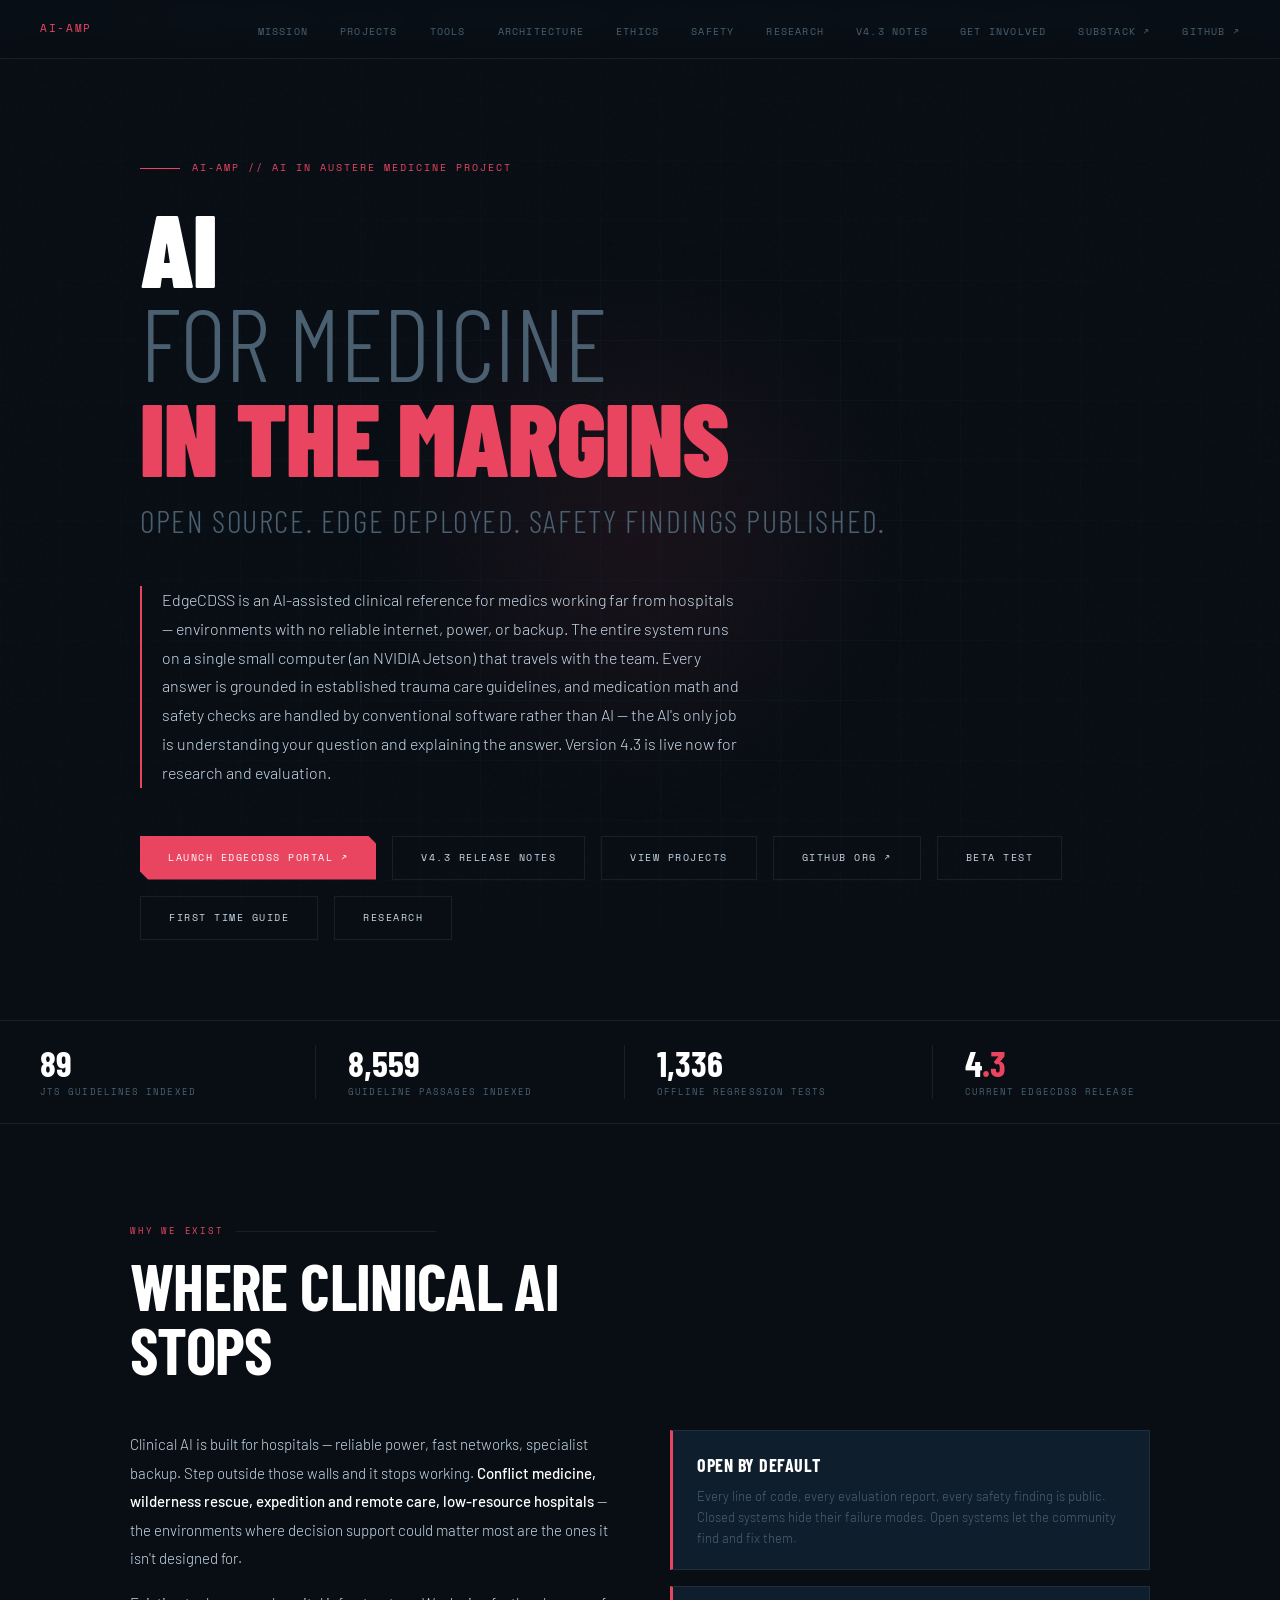
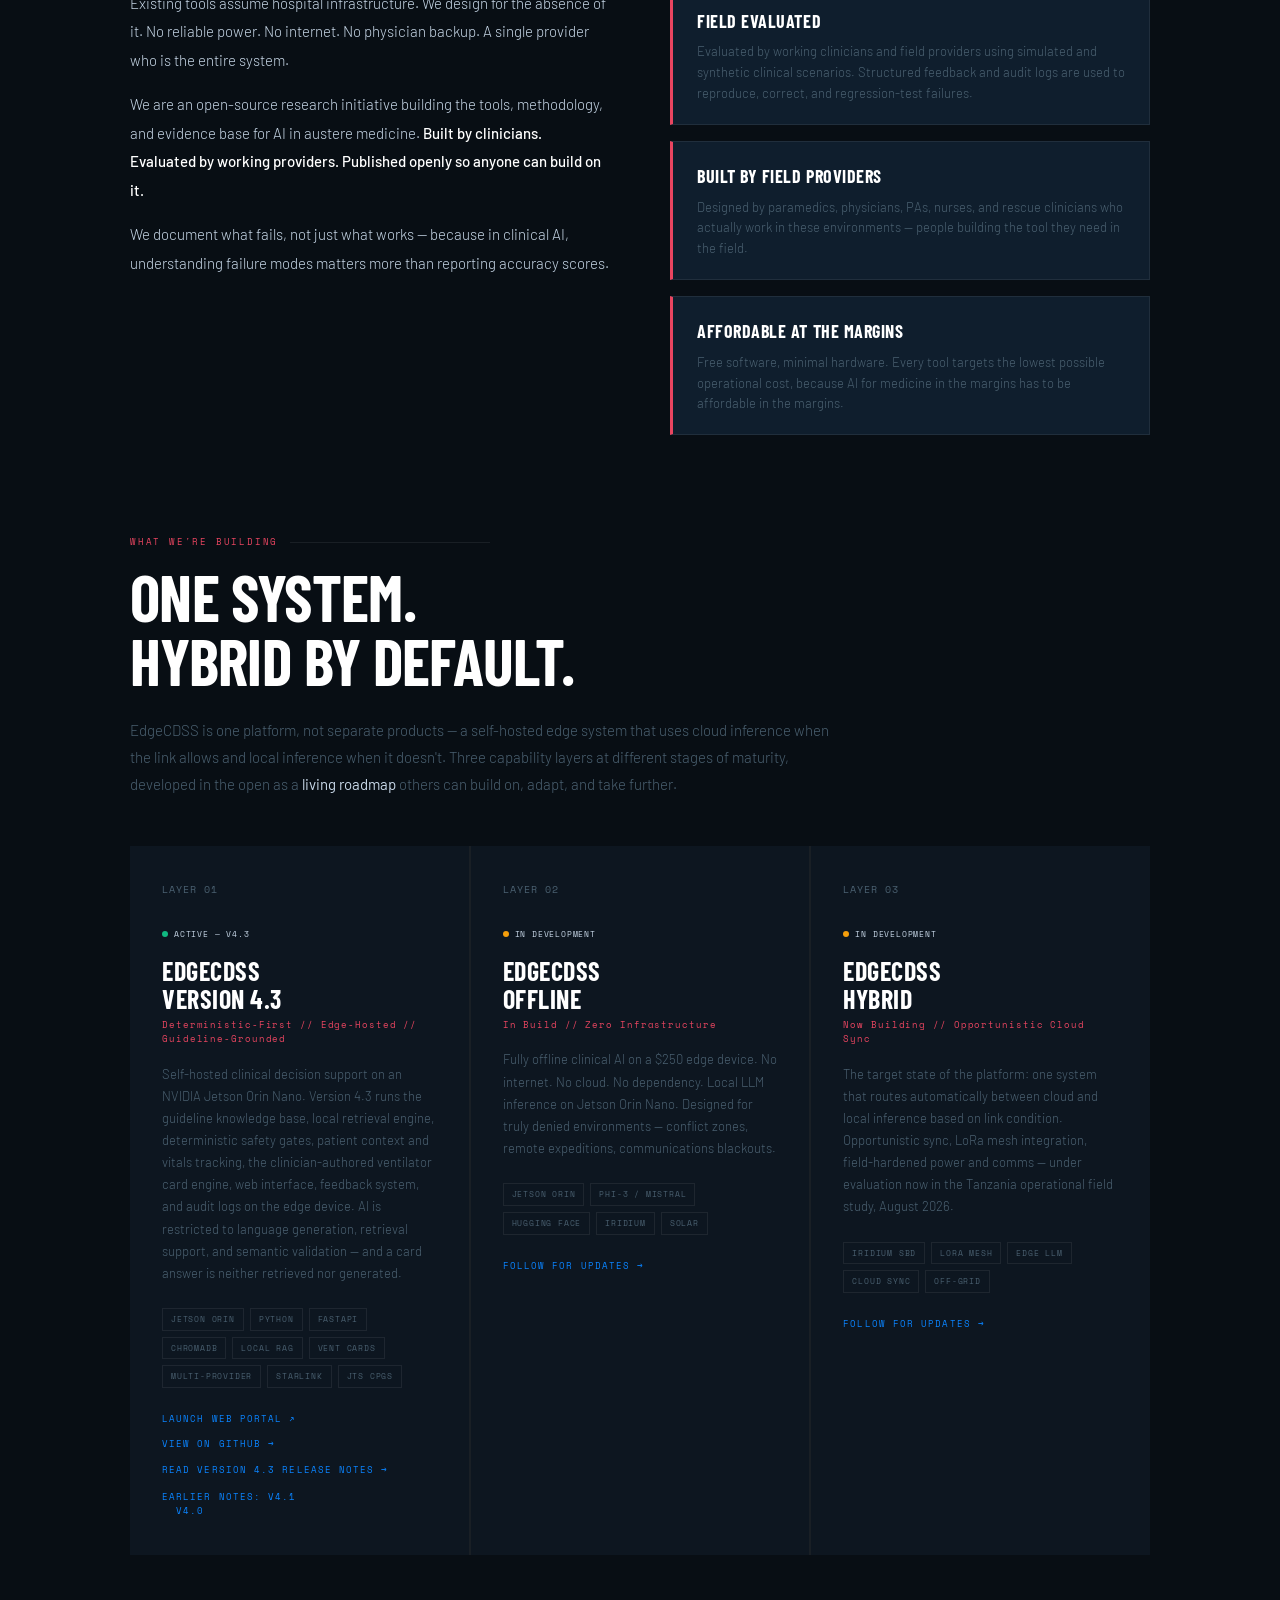
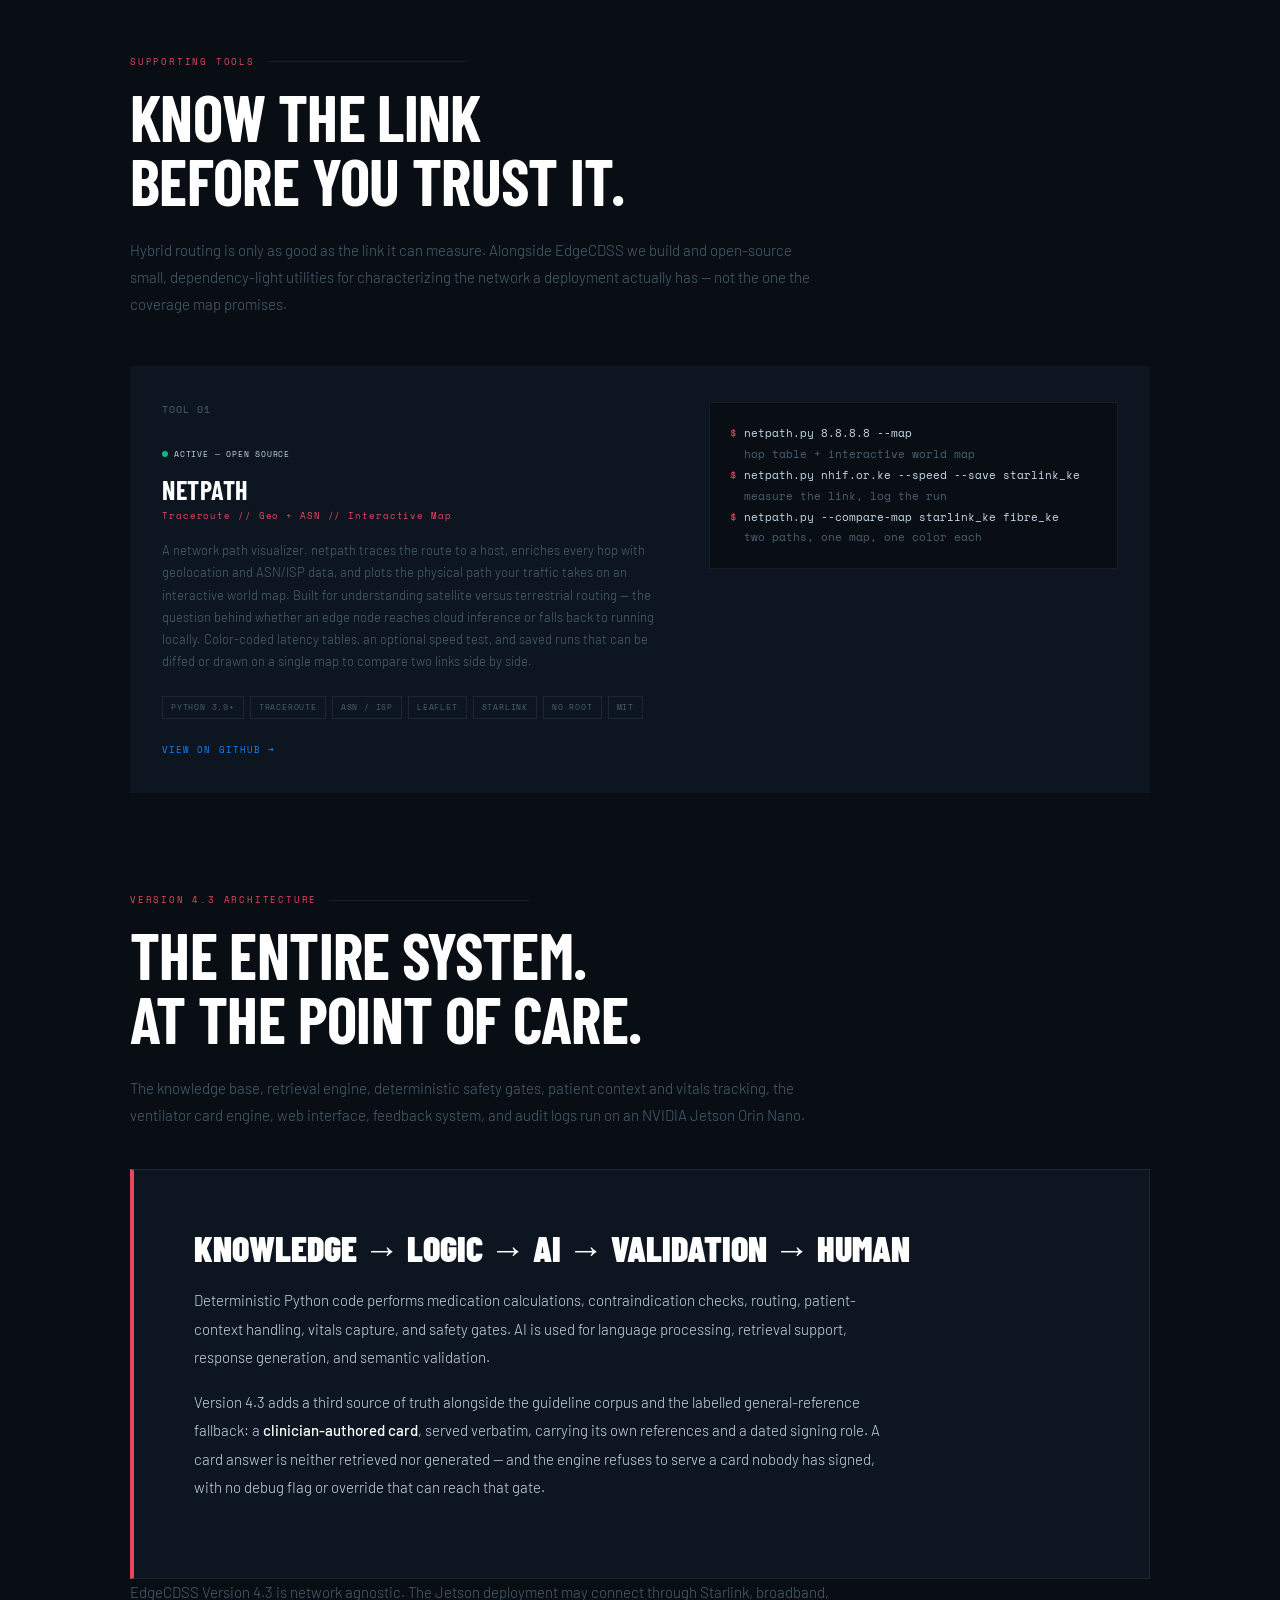
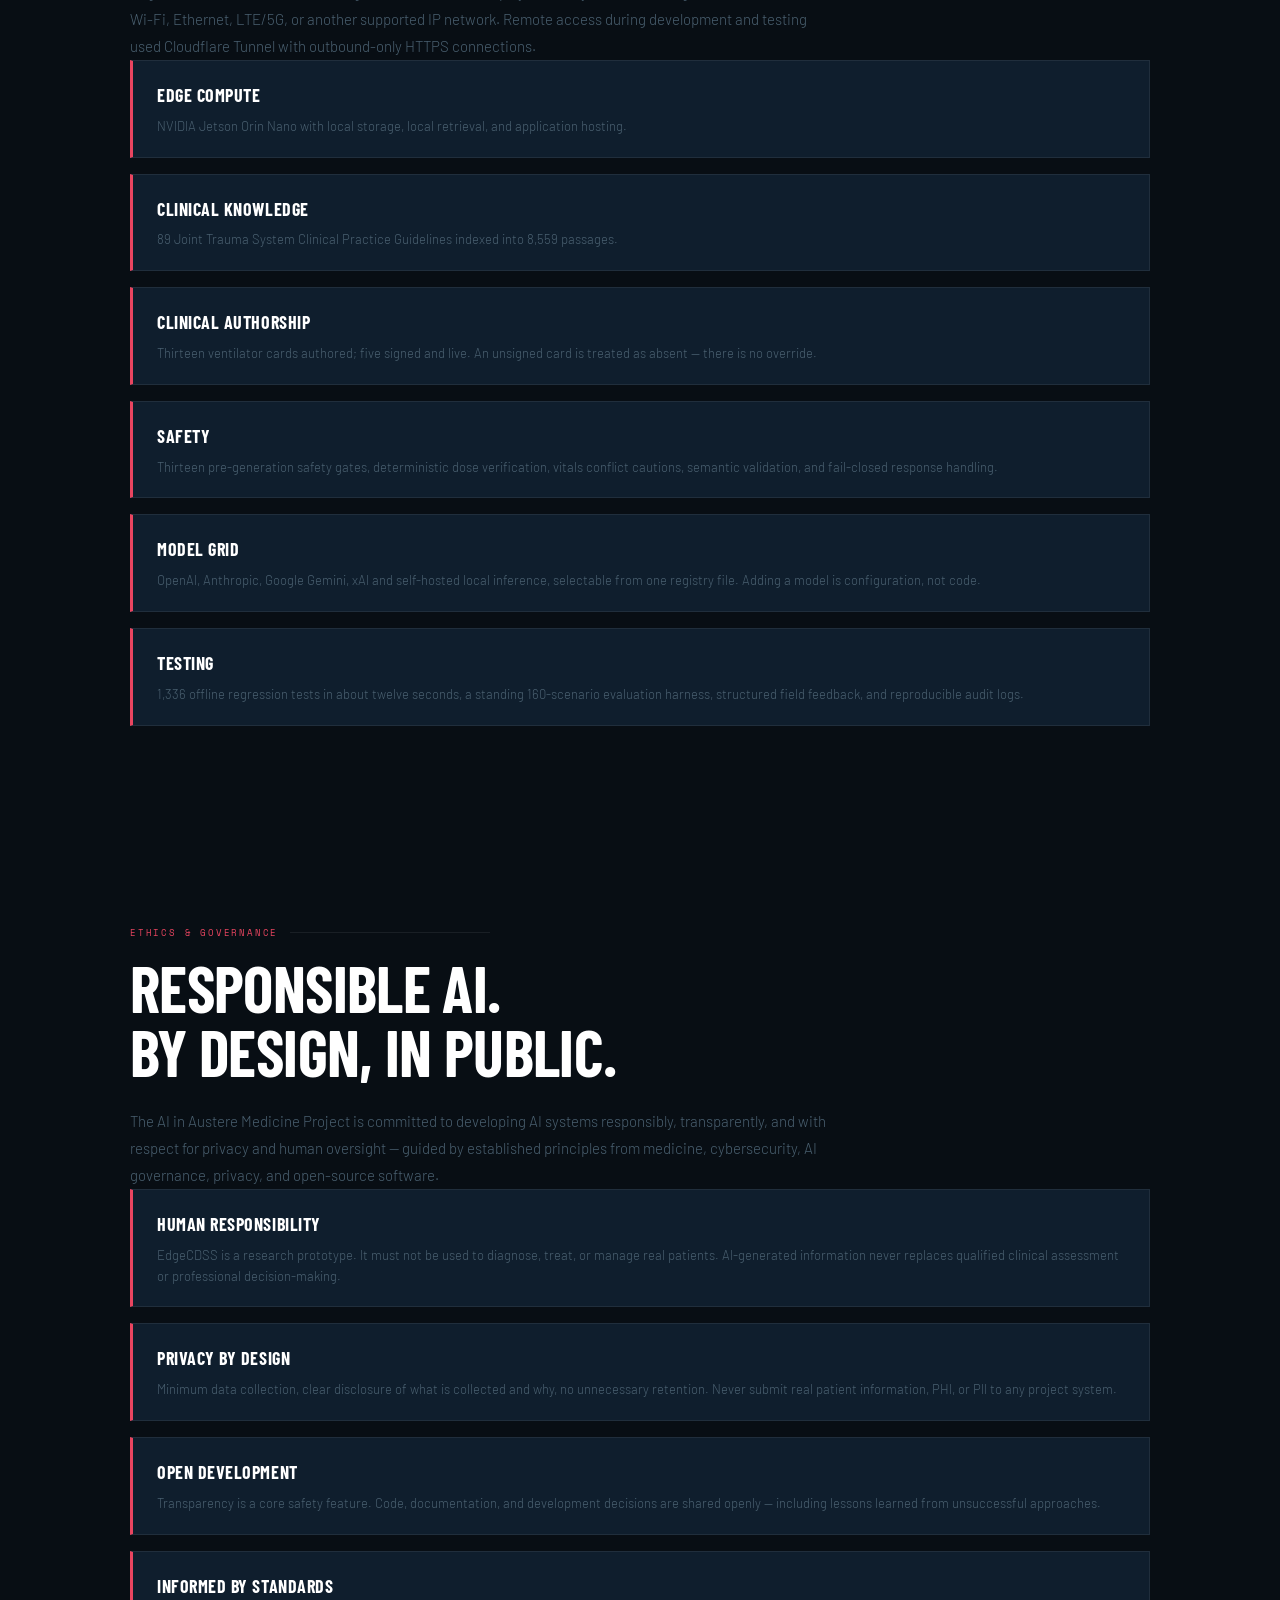
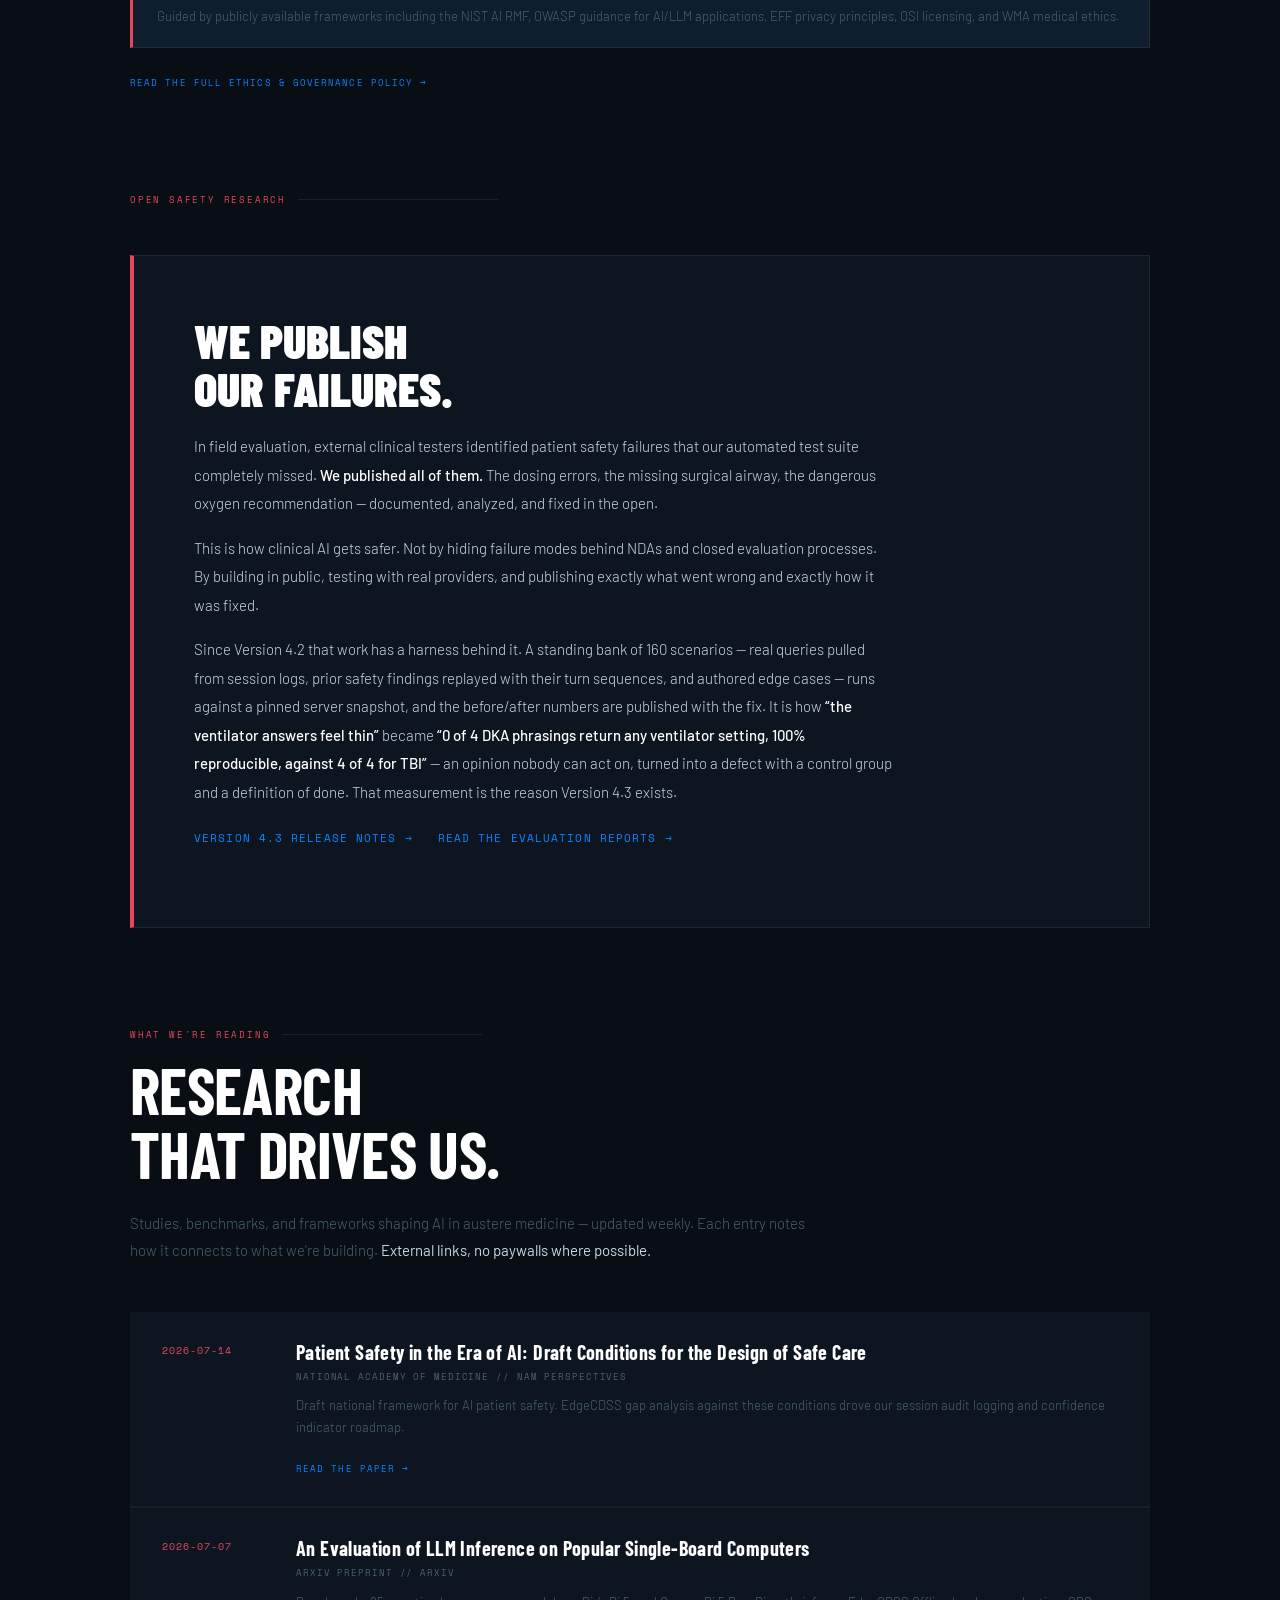
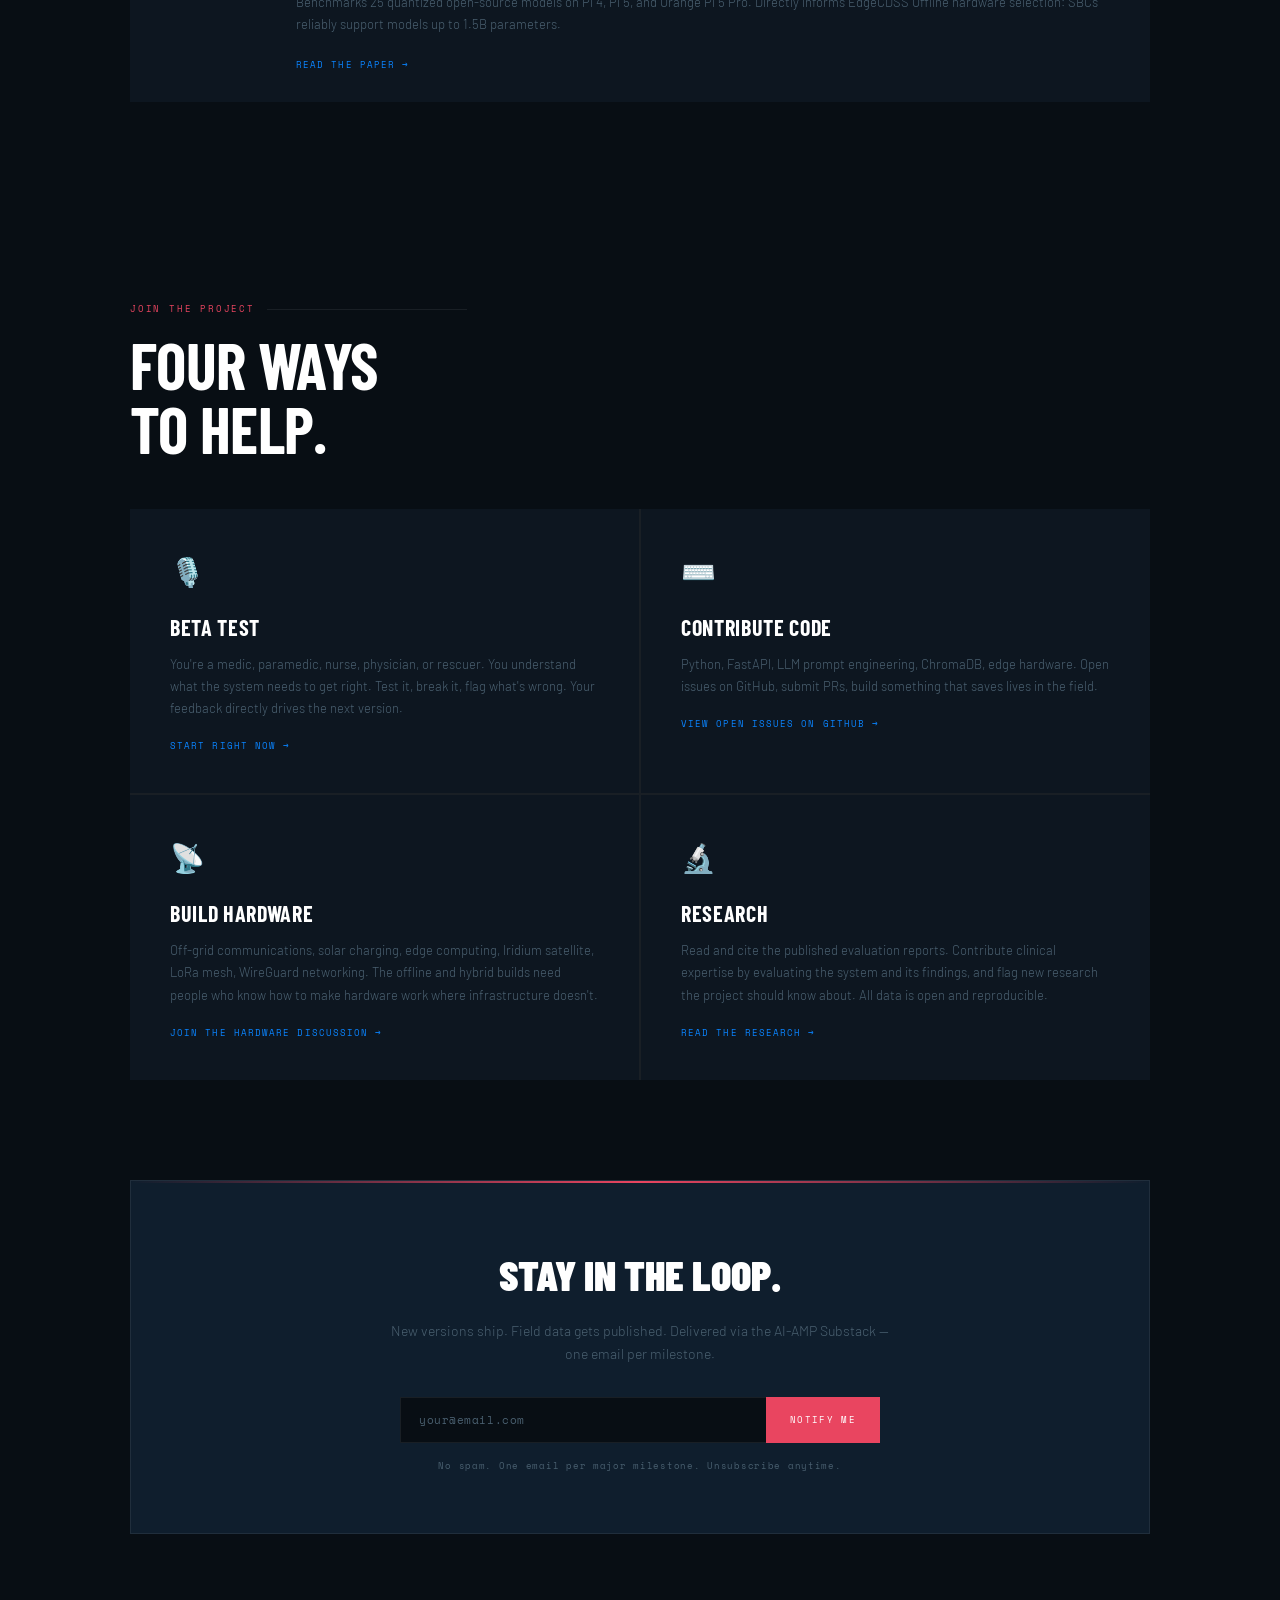
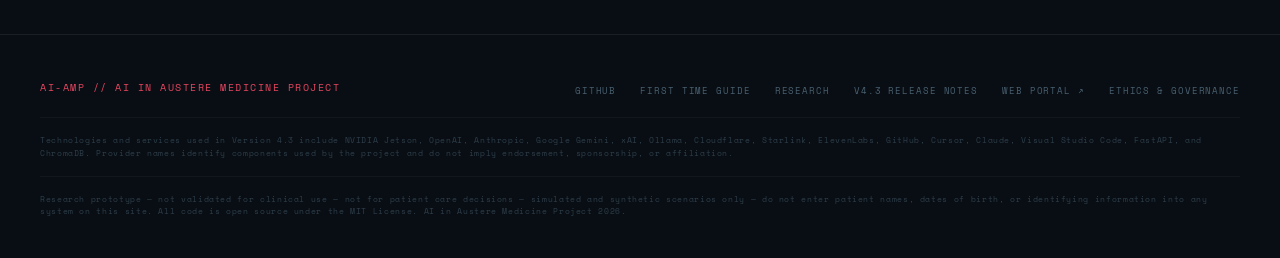
==== commit 15f5242f: "Tests: run against a pinned concentration kit, not this device's The suite read server/drug_concentr" ====
--- a/web/index.html
+++ b/web/index.html
@@ -818,7 +818,7 @@
     <div class="stat-label">Guideline Passages Indexed</div>
   </div>
   <div class="stat">
-    <div class="stat-number">1,335</div>
+    <div class="stat-number">1,336</div>
     <div class="stat-label">Offline Regression Tests</div>
   </div>
   <div class="stat">
@@ -1066,7 +1066,7 @@
     <div class="pillar">
       <div class="pillar-title">Testing</div>
       <div class="pillar-body">
-        1,335 offline regression tests in about twelve seconds, a standing 160-scenario
+        1,336 offline regression tests in about twelve seconds, a standing 160-scenario
         evaluation harness, structured field feedback, and reproducible audit logs.
       </div>
     </div>
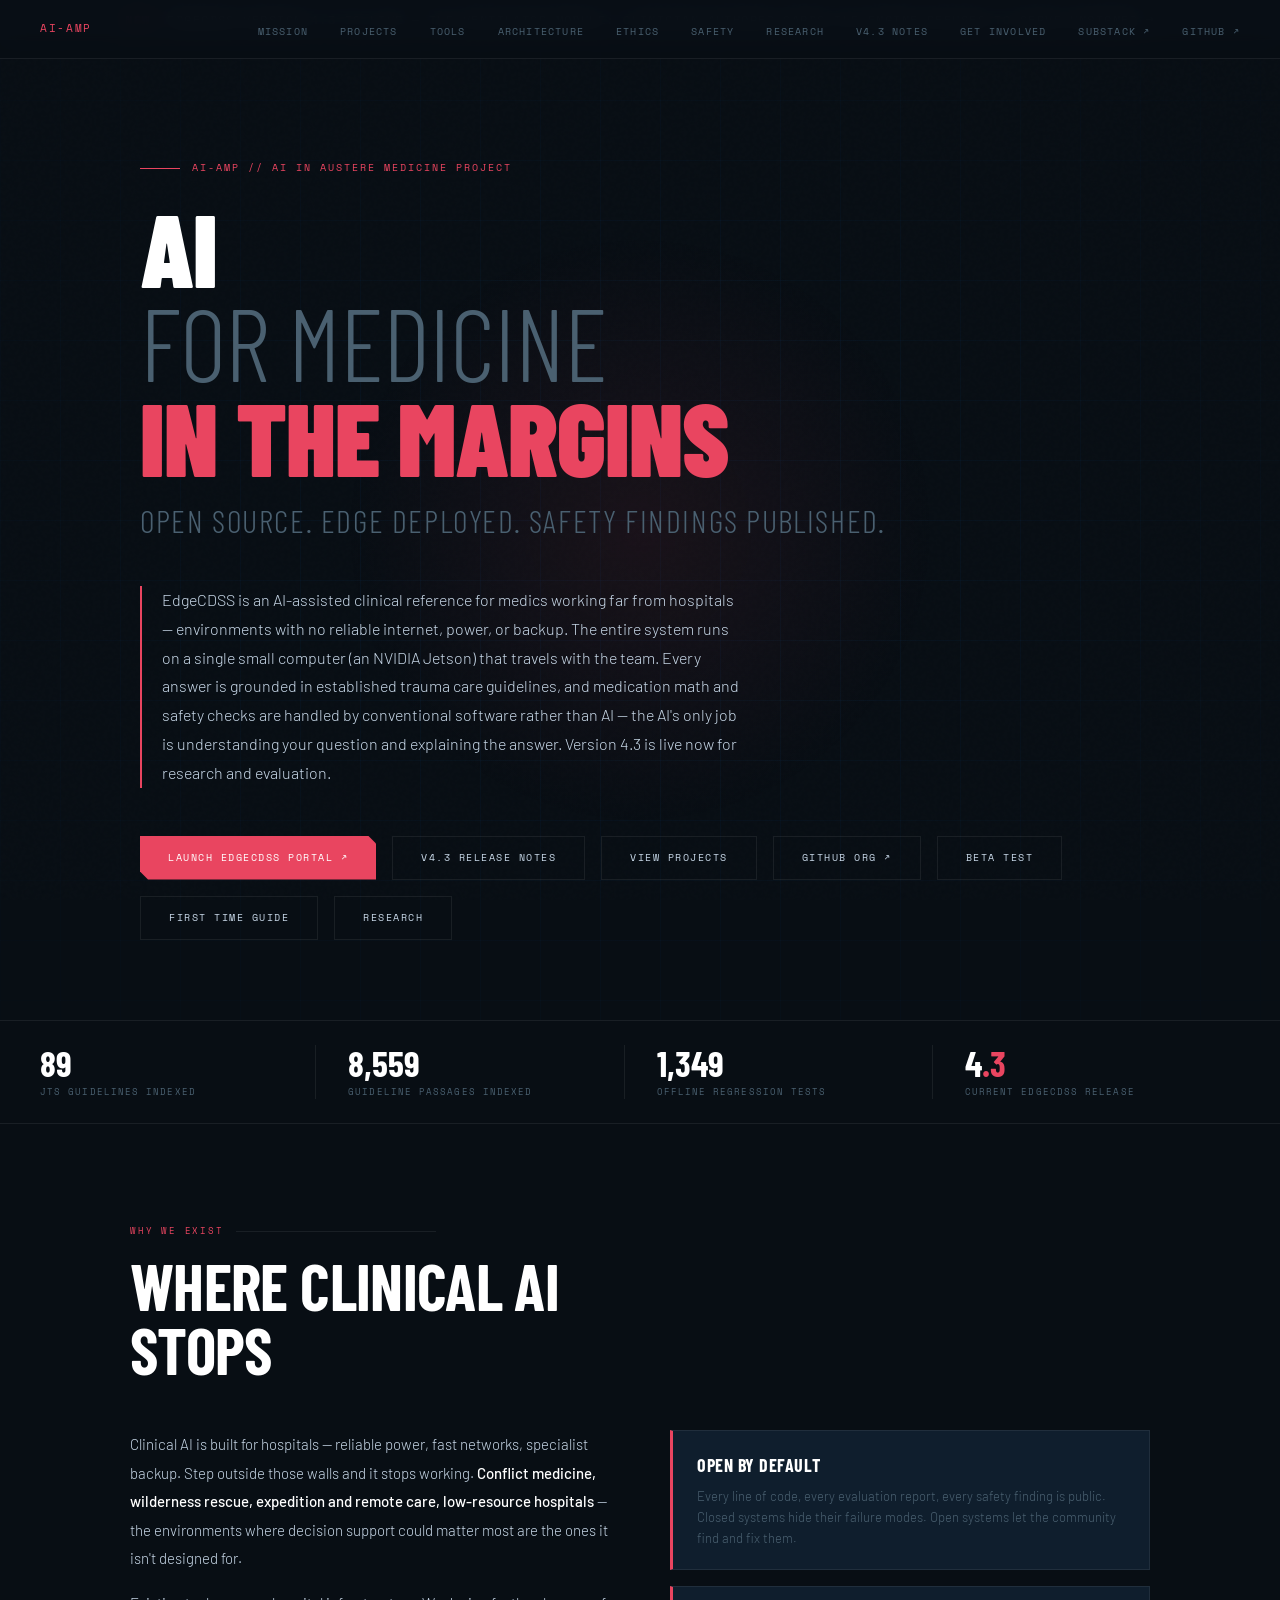
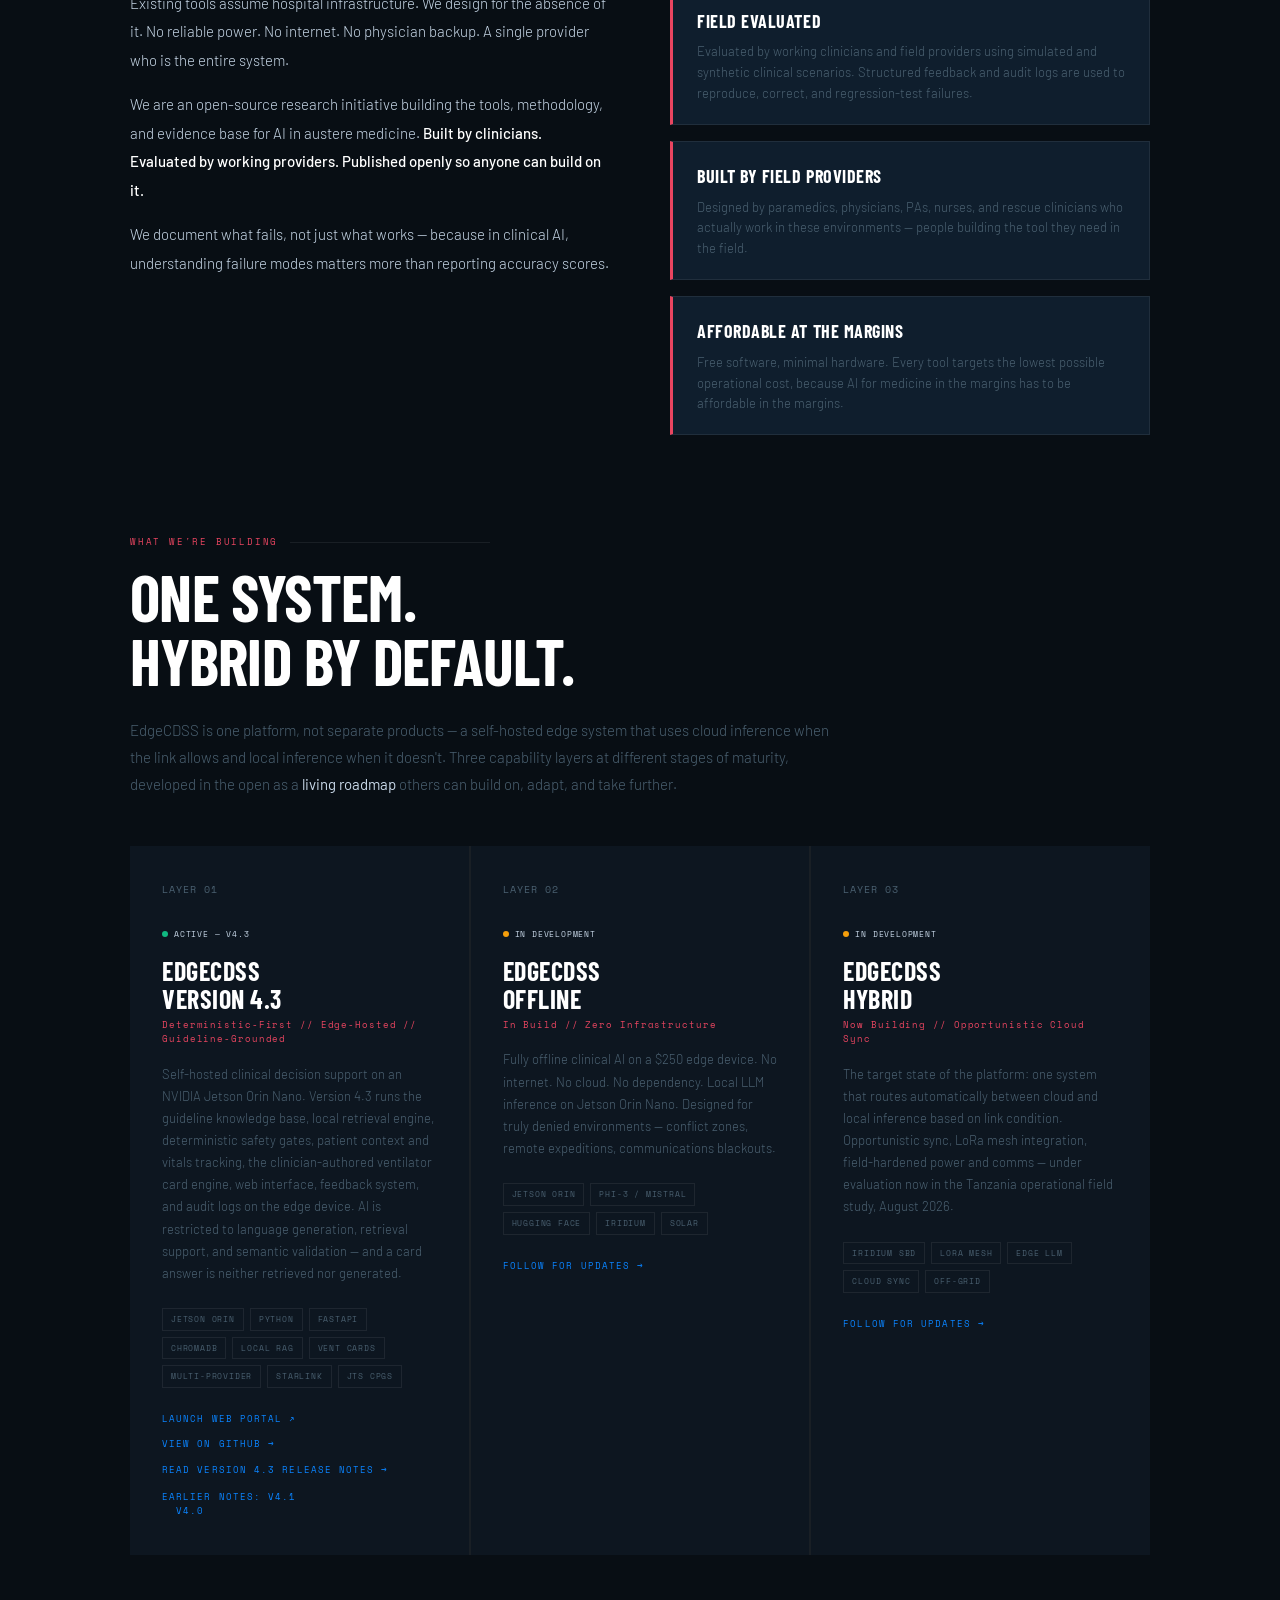
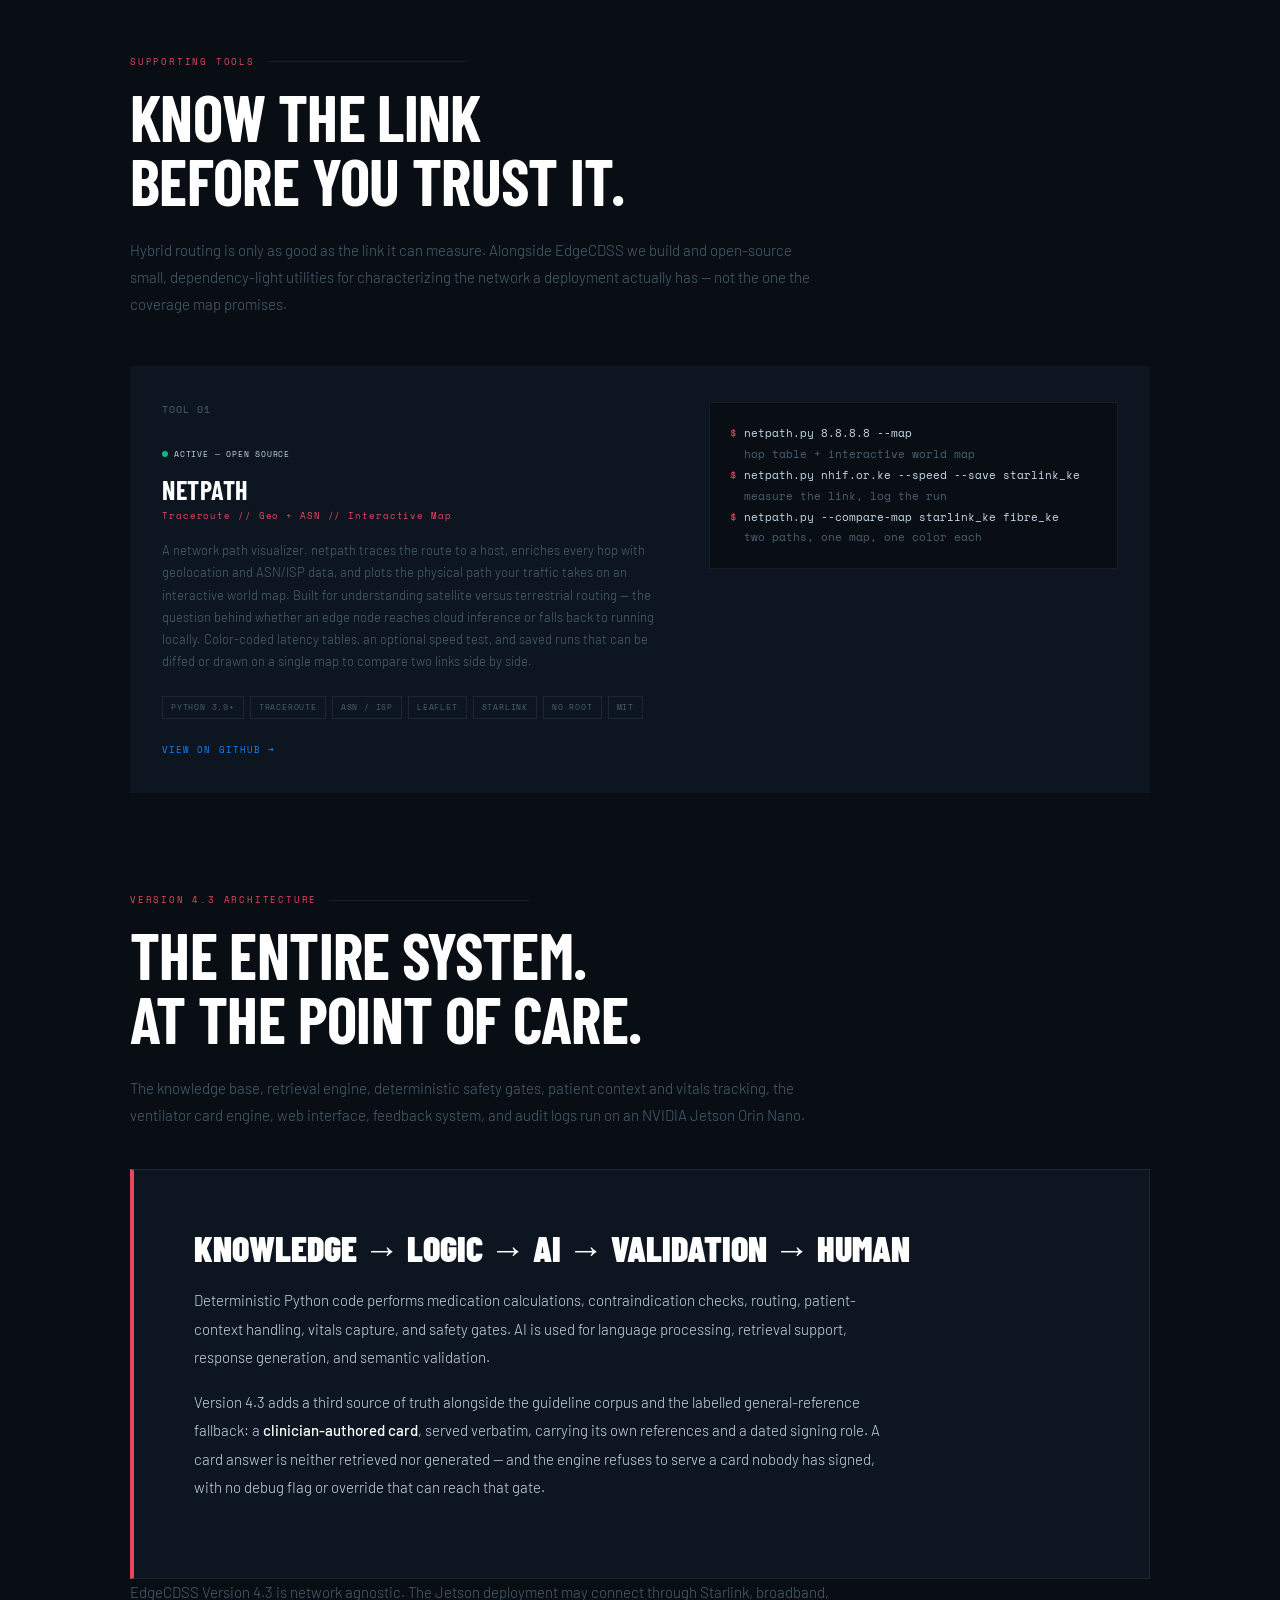
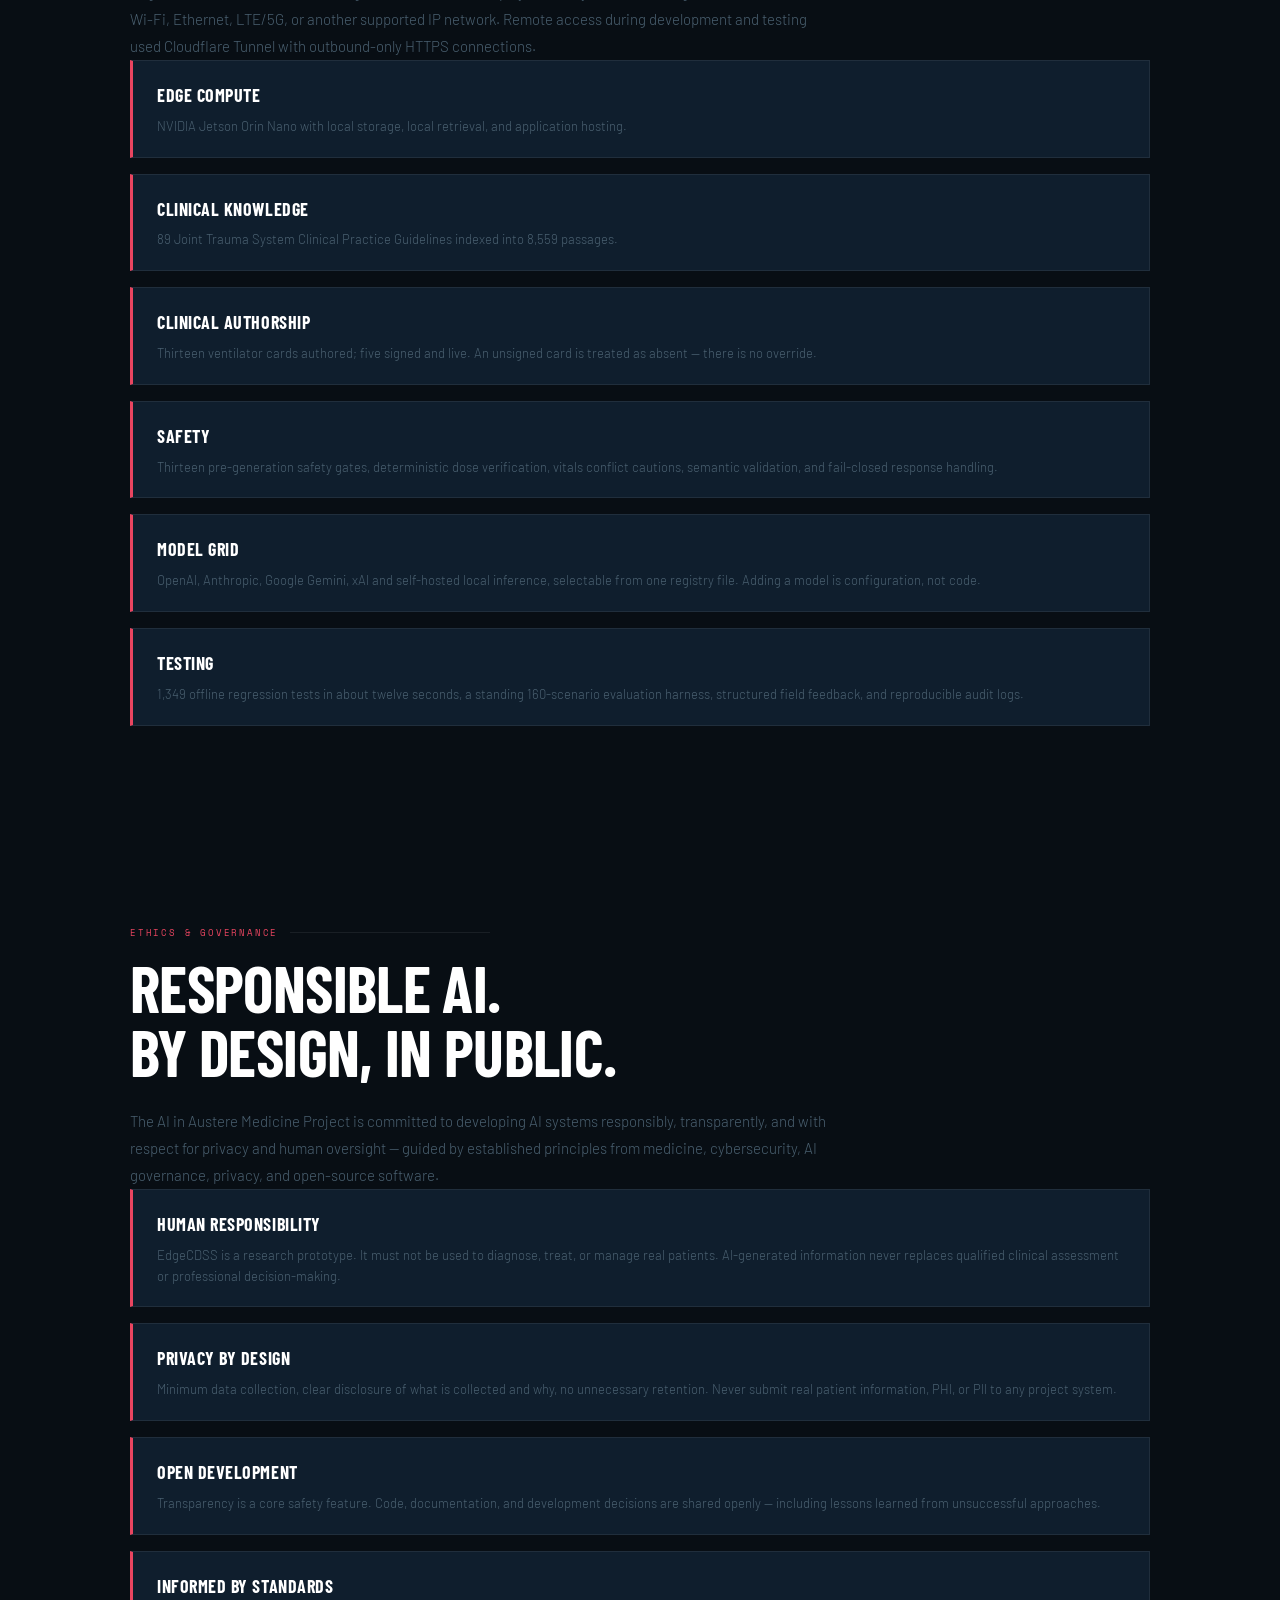
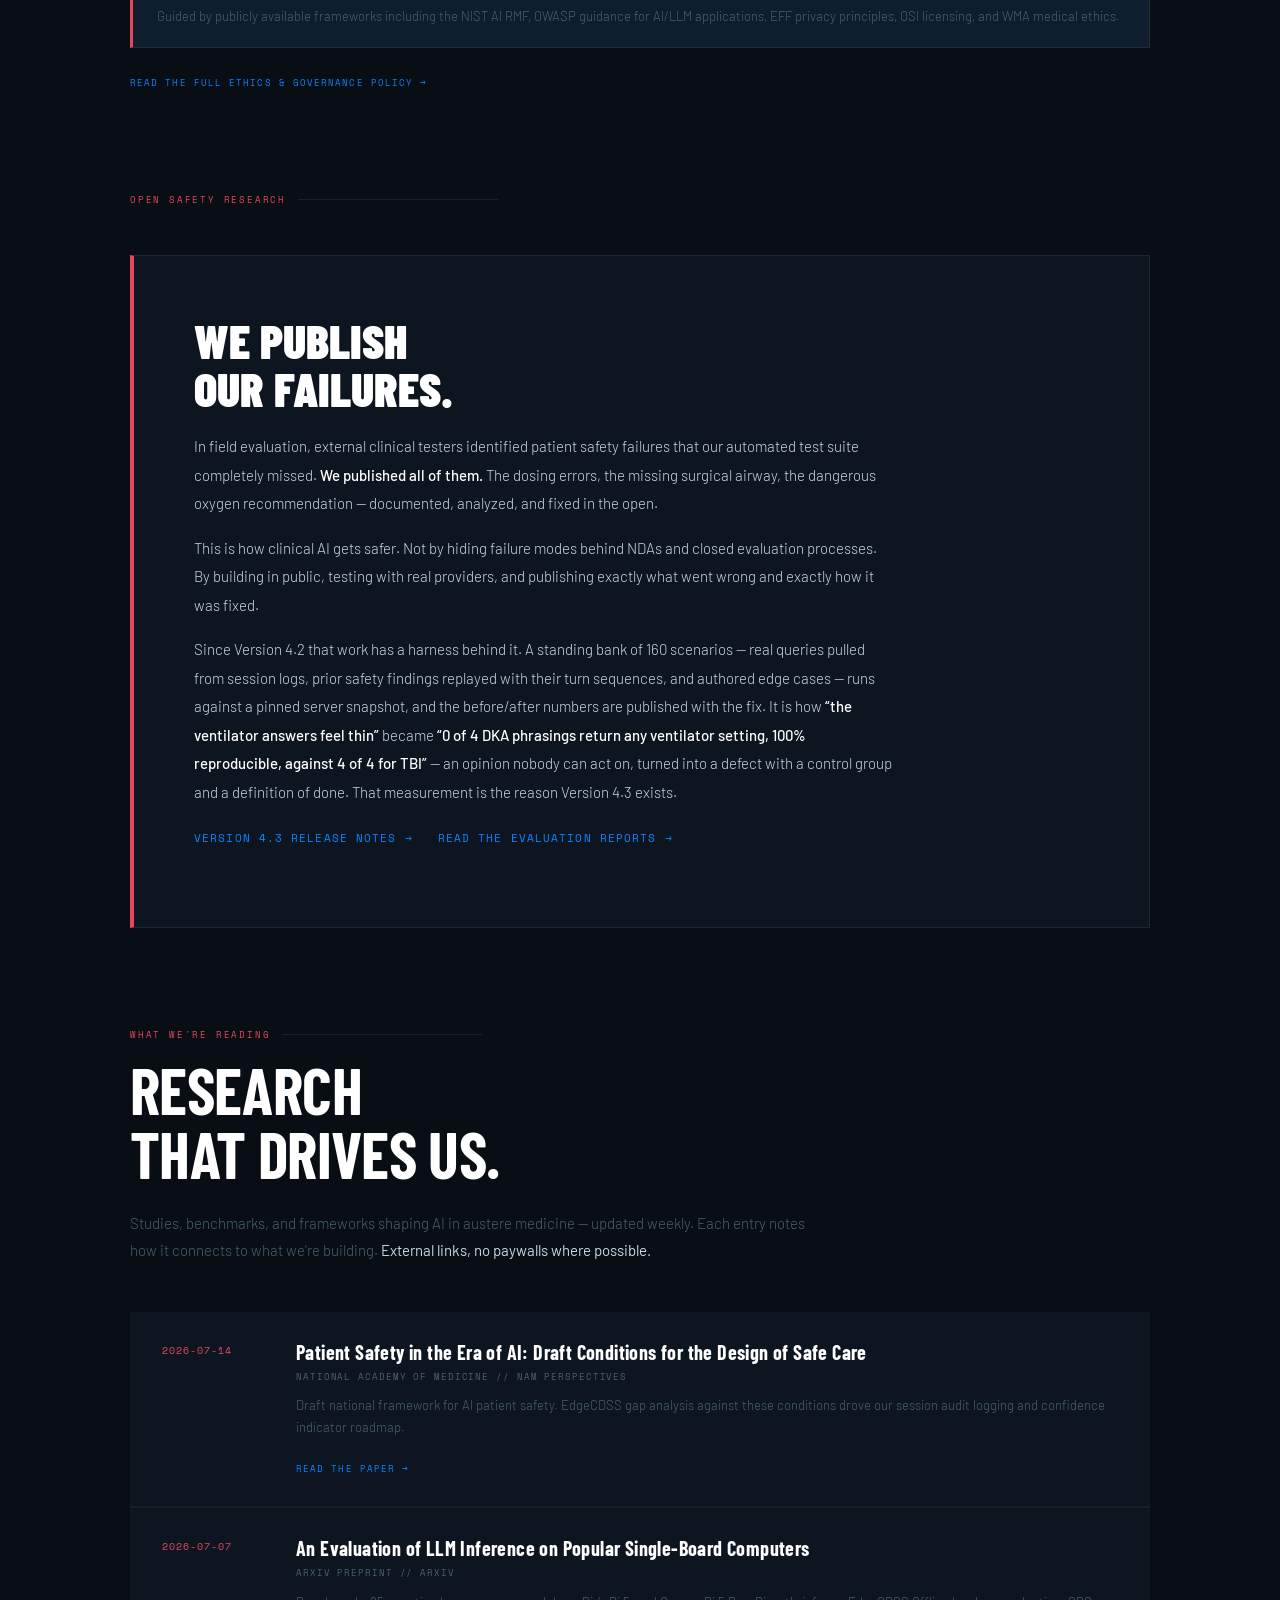
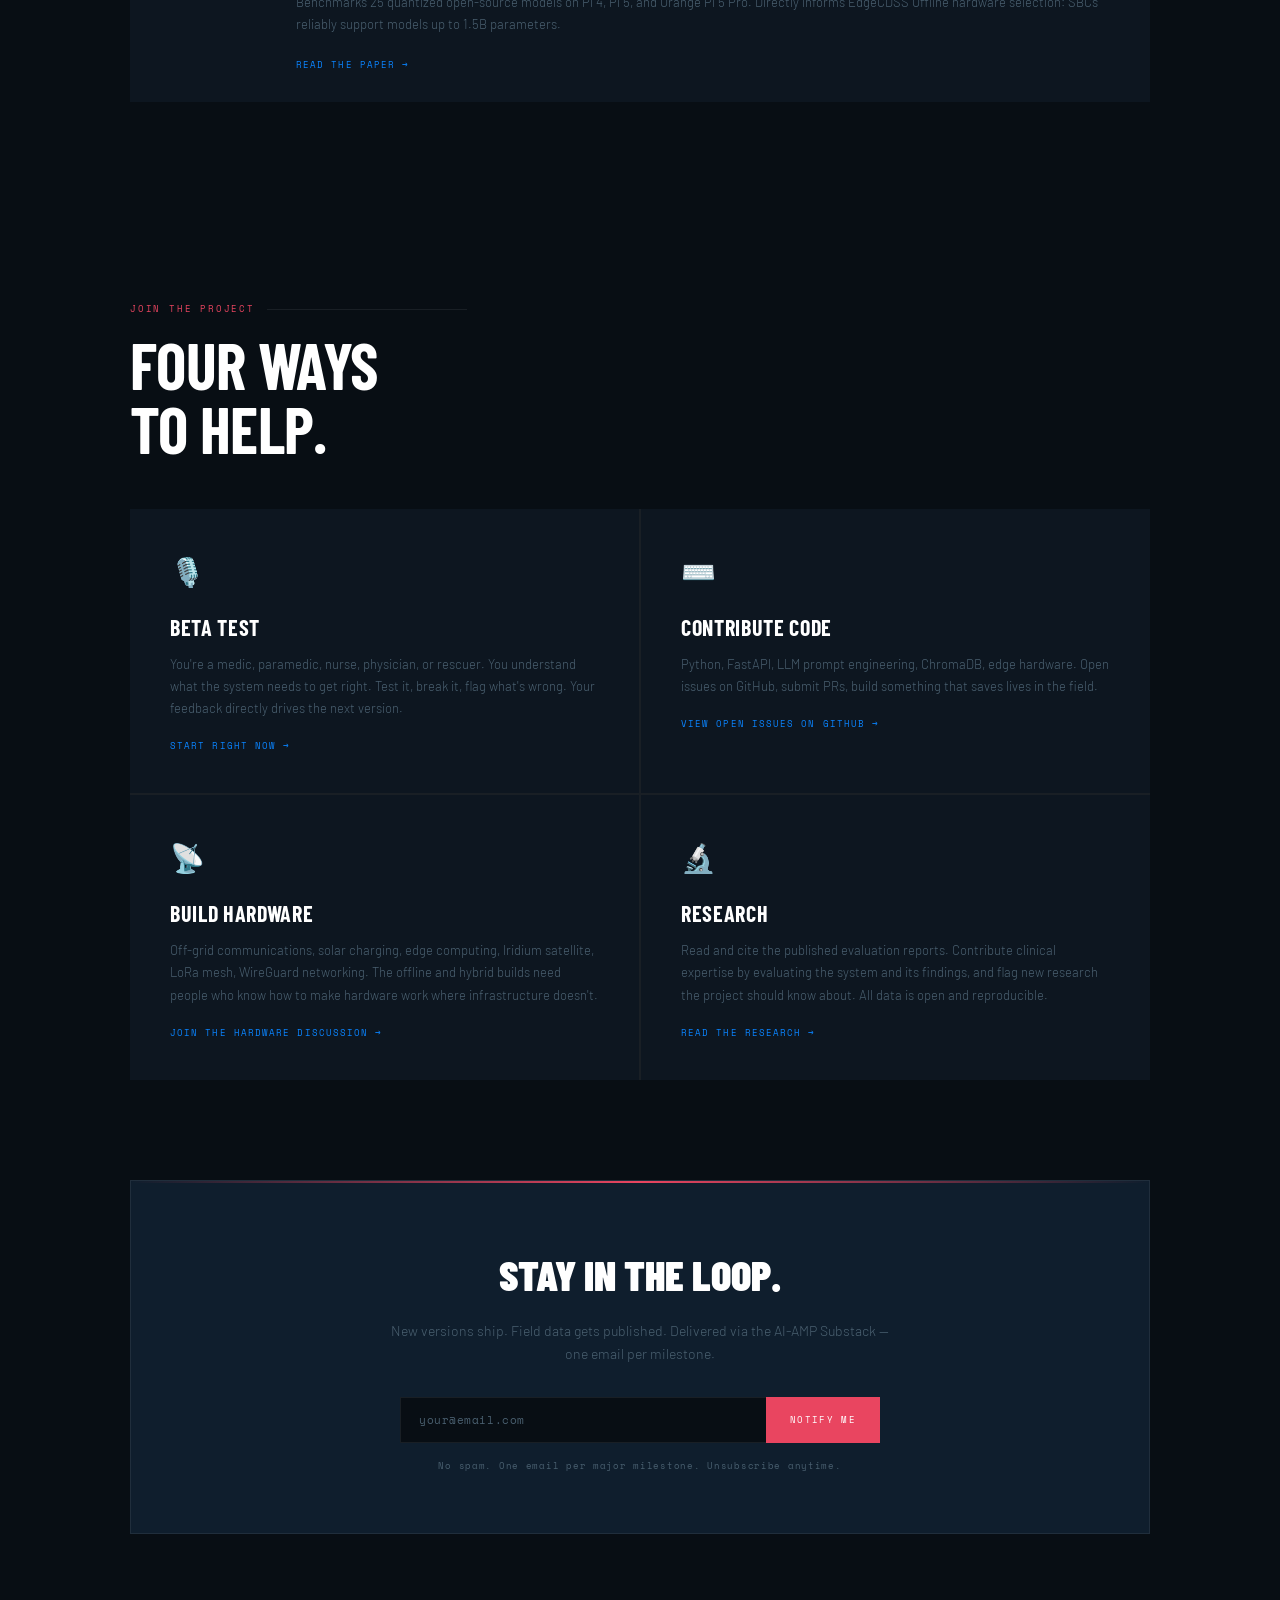
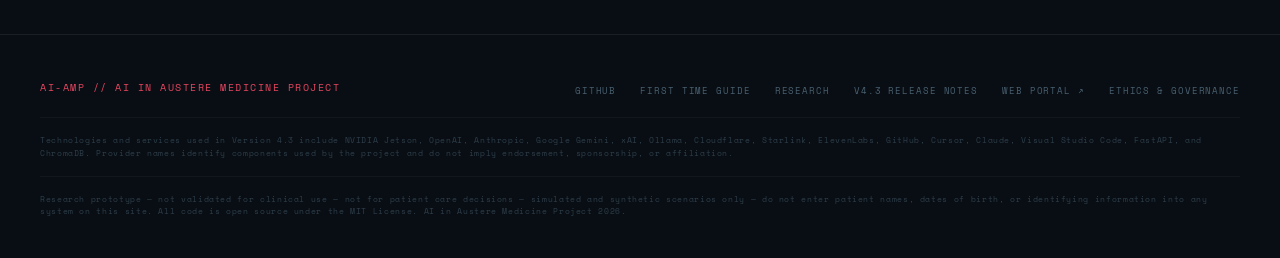
==== commit 428677d3: "Test count: 1,349 with the truncation tests server/run_unit_tests.sh on this branch merged with main" ====
--- a/web/index.html
+++ b/web/index.html
@@ -818,7 +818,7 @@
     <div class="stat-label">Guideline Passages Indexed</div>
   </div>
   <div class="stat">
-    <div class="stat-number">1,336</div>
+    <div class="stat-number">1,349</div>
     <div class="stat-label">Offline Regression Tests</div>
   </div>
   <div class="stat">
@@ -1066,7 +1066,7 @@
     <div class="pillar">
       <div class="pillar-title">Testing</div>
       <div class="pillar-body">
-        1,336 offline regression tests in about twelve seconds, a standing 160-scenario
+        1,349 offline regression tests in about twelve seconds, a standing 160-scenario
         evaluation harness, structured field feedback, and reproducible audit logs.
       </div>
     </div>
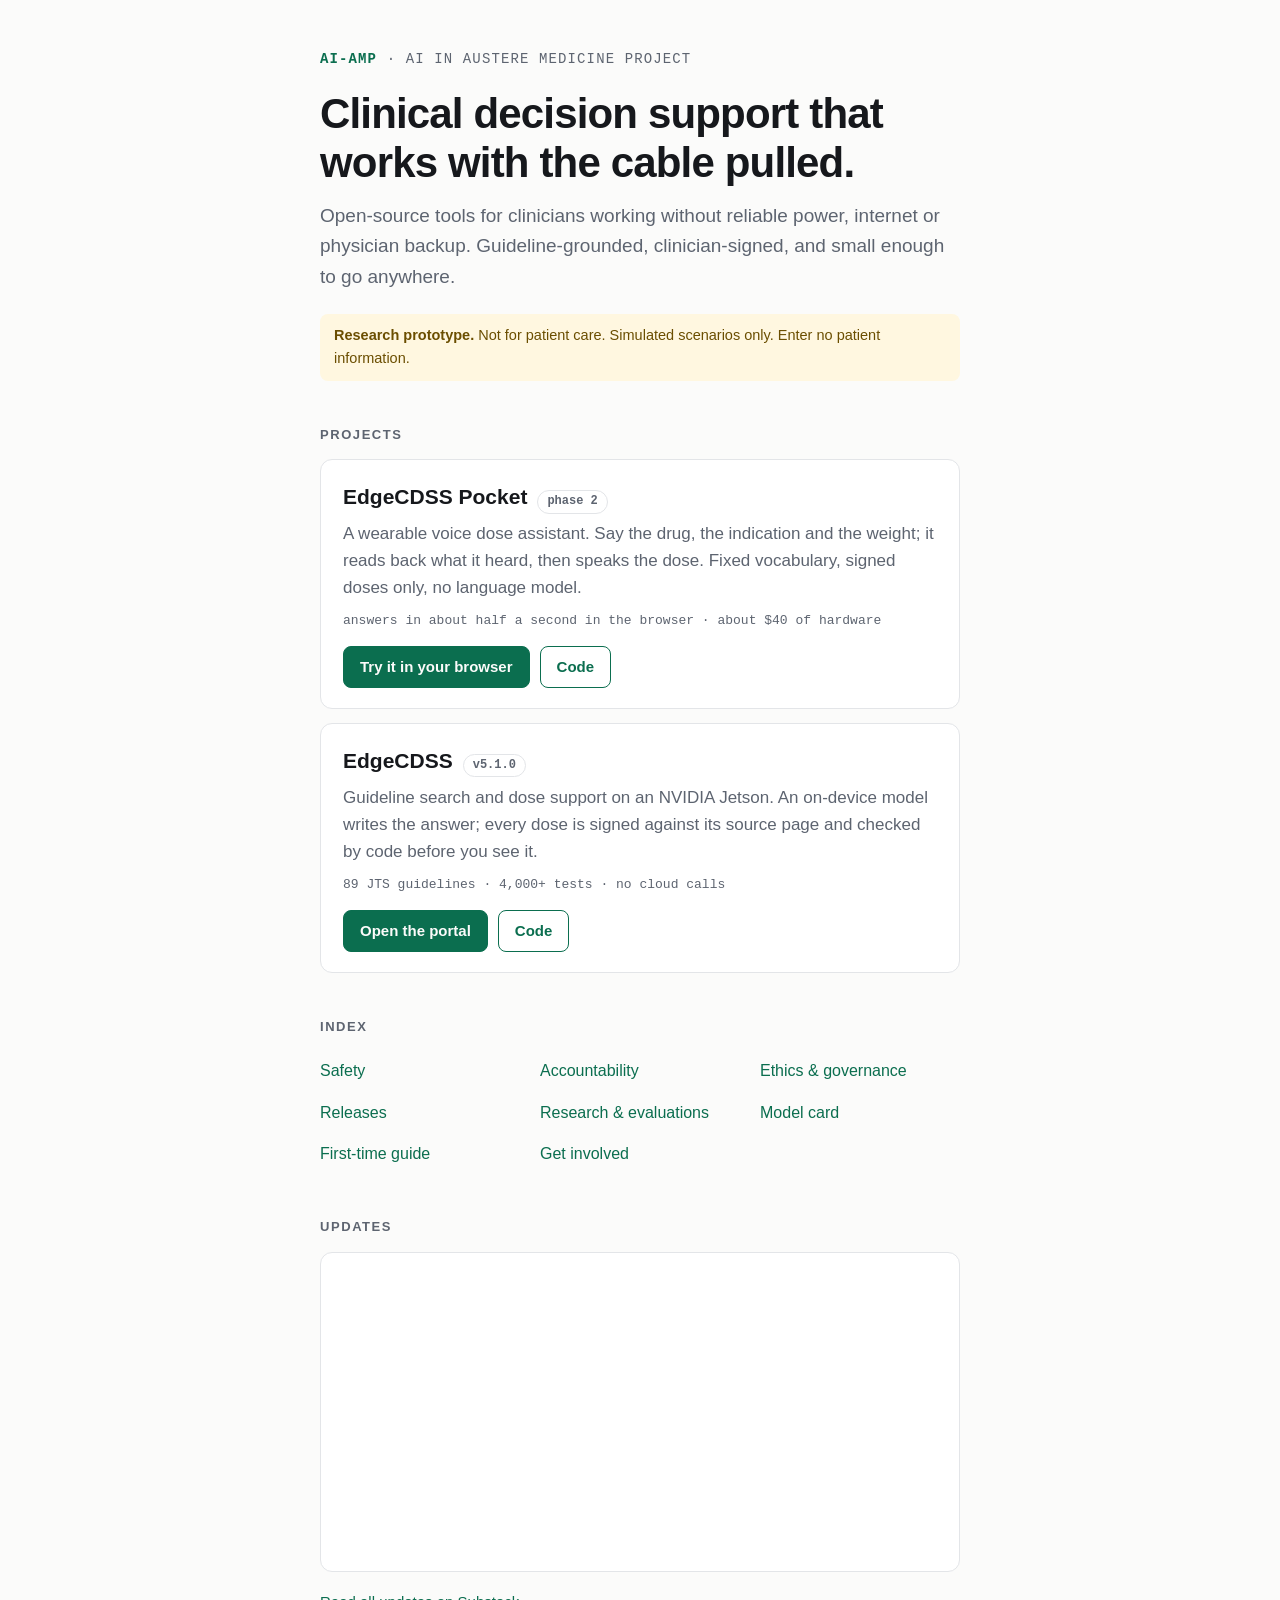
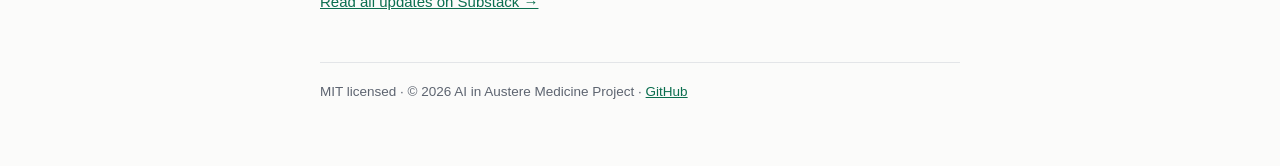
==== commit 8daf8bea: "Site: the new index (owner's draft; Pocket tagged phase 2 and 'about $40 of hardware', 'half a secon" ====
--- a/web/index.html
+++ b/web/index.html
@@ -1,1297 +1,65 @@
 <!DOCTYPE html>
 <html lang="en">
 <head>
-<meta charset="UTF-8">
-<meta name="viewport" content="width=device-width, initial-scale=1.0">
-<title>AI in Austere Medicine Project</title>
-<link href="https://fonts.googleapis.com/css2?family=Space+Mono:wght@400;700&family=Barlow+Condensed:wght@300;400;600;700;900&family=Barlow:wght@300;400;500&display=swap" rel="stylesheet">
-<style>
-:root {
-  --red: #e94560;
-  --blue: #0a84ff;
-  --dark: #080e14;
-  --dark2: #0d1620;
-  --dark3: #111e2b;
-  --panel: #0f1e2d;
-  --border: rgba(255,255,255,0.07);
-  --text: #c8d8e8;
-  --muted: #4a6070;
-  --mono: 'Space Mono', monospace;
-  --head: 'Barlow Condensed', sans-serif;
-  --body: 'Barlow', sans-serif;
-}
-* { box-sizing: border-box; margin: 0; padding: 0; }
-html { scroll-behavior: smooth; }
-body {
-  background: var(--dark);
-  color: var(--text);
-  font-family: var(--body);
-  font-weight: 300;
-  line-height: 1.6;
-  overflow-x: hidden;
-}
-body::before {
-  content: '';
-  position: fixed;
-  inset: 0;
-  background-image: url("data:image/svg+xml,%3Csvg viewBox='0 0 256 256' xmlns='http://www.w3.org/2000/svg'%3E%3Cfilter id='noise'%3E%3CfeTurbulence type='fractalNoise' baseFrequency='0.9' numOctaves='4' stitchTiles='stitch'/%3E%3C/filter%3E%3Crect width='100%25' height='100%25' filter='url(%23noise)' opacity='0.03'/%3E%3C/svg%3E");
-  pointer-events: none;
-  z-index: 0;
-  opacity: 0.4;
-}
-nav {
-  position: fixed;
-  top: 0;
-  width: 100%;
-  z-index: 100;
-  padding: 16px 40px;
-  display: flex;
-  align-items: center;
-  justify-content: space-between;
-  background: rgba(8,14,20,0.92);
-  backdrop-filter: blur(12px);
-  border-bottom: 1px solid var(--border);
-}
-.nav-logo {
-  font-family: var(--mono);
-  font-size: 11px;
-  color: var(--red);
-  letter-spacing: 0.15em;
-  text-transform: uppercase;
-}
-.nav-links {
-  display: flex;
-  gap: 32px;
-  list-style: none;
-}
-.nav-links a {
-  font-family: var(--mono);
-  font-size: 10px;
-  letter-spacing: 0.12em;
-  text-transform: uppercase;
-  color: var(--muted);
-  text-decoration: none;
-  transition: color 0.2s;
-}
-.nav-links a:hover { color: var(--text); }
-.hero {
-  min-height: 100vh;
-  display: flex;
-  flex-direction: column;
-  justify-content: center;
-  padding: 120px 40px 80px;
-  position: relative;
-  overflow: hidden;
-}
-.hero-grid {
-  position: absolute;
-  inset: 0;
-  background-image:
-    linear-gradient(rgba(10,132,255,0.04) 1px, transparent 1px),
-    linear-gradient(90deg, rgba(10,132,255,0.04) 1px, transparent 1px);
-  background-size: 60px 60px;
-  mask-image: radial-gradient(ellipse 80% 80% at 50% 50%, black 30%, transparent 100%);
-}
-.hero-glow {
-  position: absolute;
-  width: 600px;
-  height: 600px;
-  border-radius: 50%;
-  background: radial-gradient(circle, rgba(233,69,96,0.08) 0%, transparent 70%);
-  top: 50%;
-  left: 50%;
-  transform: translate(-50%, -50%);
-  pointer-events: none;
-}
-.hero-content {
-  position: relative;
-  max-width: 1000px;
-  margin: 0 auto;
-  width: 100%;
-}
-.hero-eyebrow {
-  font-family: var(--mono);
-  font-size: 10px;
-  letter-spacing: 0.2em;
-  text-transform: uppercase;
-  color: var(--red);
-  margin-bottom: 24px;
-  display: flex;
-  align-items: center;
-  gap: 12px;
-}
-.hero-eyebrow::before {
-  content: '';
-  display: block;
-  width: 40px;
-  height: 1px;
-  background: var(--red);
-}
-.hero-title {
-  font-family: var(--head);
-  font-size: clamp(52px, 8vw, 110px);
-  font-weight: 900;
-  line-height: 0.92;
-  letter-spacing: -0.01em;
-  text-transform: uppercase;
-  color: #fff;
-  margin-bottom: 8px;
-}
-.hero-title .accent { color: var(--red); }
-.hero-title .dim { color: var(--muted); font-weight: 300; }
-.hero-sub {
-  font-family: var(--head);
-  font-size: clamp(20px, 3vw, 32px);
-  font-weight: 300;
-  letter-spacing: 0.05em;
-  text-transform: uppercase;
-  color: var(--muted);
-  margin-bottom: 40px;
-  margin-top: 12px;
-}
-.hero-thesis {
-  font-size: 16px;
-  line-height: 1.8;
-  color: var(--text);
-  max-width: 600px;
-  margin-bottom: 48px;
-  border-left: 2px solid var(--red);
-  padding-left: 20px;
-}
-.hero-thesis strong { color: #fff; font-weight: 500; }
-.hero-cta { display: flex; gap: 16px; flex-wrap: wrap; }
-.btn-primary {
-  background: var(--red);
-  color: white;
-  font-family: var(--mono);
-  font-size: 10px;
-  letter-spacing: 0.15em;
-  text-transform: uppercase;
-  padding: 14px 28px;
-  border: none;
-  cursor: pointer;
-  text-decoration: none;
-  display: inline-block;
-  transition: all 0.2s;
-  clip-path: polygon(0 0, calc(100% - 8px) 0, 100% 8px, 100% 100%, 8px 100%, 0 calc(100% - 8px));
-}
-.btn-primary:hover { background: #ff2d4f; }
-.btn-outline {
-  background: transparent;
-  color: var(--text);
-  font-family: var(--mono);
-  font-size: 10px;
-  letter-spacing: 0.15em;
-  text-transform: uppercase;
-  padding: 13px 28px;
-  border: 1px solid var(--border);
-  cursor: pointer;
-  text-decoration: none;
-  display: inline-block;
-  transition: all 0.2s;
-}
-.btn-outline:hover { border-color: var(--text); color: #fff; }
-
-/* ── STAT BAR ── */
-.stat-bar {
-  border-top: 1px solid var(--border);
-  border-bottom: 1px solid var(--border);
-  padding: 24px 40px;
-  display: flex;
-  gap: 0;
-  overflow-x: auto;
-}
-.stat {
-  flex: 1;
-  min-width: 160px;
-  padding: 0 32px;
-  border-right: 1px solid var(--border);
-}
-.stat:first-child { padding-left: 0; }
-.stat:last-child { border-right: none; }
-.stat-number {
-  font-family: var(--head);
-  font-size: 36px;
-  font-weight: 700;
-  color: #fff;
-  line-height: 1;
-  margin-bottom: 4px;
-}
-.stat-number span { color: var(--red); }
-.stat-label {
-  font-family: var(--mono);
-  font-size: 9px;
-  letter-spacing: 0.12em;
-  text-transform: uppercase;
-  color: var(--muted);
-}
-
-/* ── SECTIONS ── */
-section {
-  padding: 100px 40px;
-  max-width: 1100px;
-  margin: 0 auto;
-}
-.release-banner {
-  display: block; text-align: center; background: var(--dark3);
-  border-bottom: 1px solid var(--border); padding: 10px 16px;
-  font-family: var(--mono); font-size: 12px; letter-spacing: 0.12em;
-  text-transform: uppercase; color: var(--text); text-decoration: none;
-}
-.release-banner b { color: var(--red); font-weight: 700; }
-.release-banner:hover { color: #fff; background: var(--panel); }
-.section-label {
-  font-family: var(--mono);
-  font-size: 9px;
-  letter-spacing: 0.2em;
-  text-transform: uppercase;
-  color: var(--red);
-  margin-bottom: 16px;
-  display: flex;
-  align-items: center;
-  gap: 12px;
-}
-.section-label::after {
-  content: '';
-  flex: 1;
-  height: 1px;
-  background: var(--border);
-  max-width: 200px;
-}
-.section-title {
-  font-family: var(--head);
-  font-size: clamp(36px, 5vw, 64px);
-  font-weight: 700;
-  text-transform: uppercase;
-  color: #fff;
-  line-height: 1;
-  margin-bottom: 24px;
-  letter-spacing: -0.01em;
-}
-.section-sub {
-  font-size: 15px;
-  color: var(--muted);
-  line-height: 1.8;
-  max-width: 700px;
-  margin-bottom: 0;
-}
-.section-sub strong { color: var(--text); font-weight: 400; }
-
-/* ── MISSION ── */
-.mission-grid {
-  display: grid;
-  grid-template-columns: 1fr 1fr;
-  gap: 60px;
-  align-items: start;
-  margin-top: 48px;
-}
-.mission-text p {
-  font-size: 15px;
-  line-height: 1.9;
-  color: var(--text);
-  margin-bottom: 16px;
-}
-.mission-text p strong { color: #fff; font-weight: 500; }
-.mission-pillars { display: flex; flex-direction: column; gap: 16px; }
-.pillar {
-  background: var(--panel);
-  border: 1px solid var(--border);
-  border-left: 3px solid var(--red);
-  padding: 20px 24px;
-}
-.pillar-title {
-  font-family: var(--head);
-  font-size: 18px;
-  font-weight: 700;
-  text-transform: uppercase;
-  color: #fff;
-  letter-spacing: 0.03em;
-  margin-bottom: 6px;
-}
-.pillar-body { font-size: 13px; color: var(--muted); line-height: 1.6; }
-
-/* ── PROJECTS ── */
-.projects-grid {
-  display: grid;
-  grid-template-columns: repeat(3, 1fr);
-  gap: 2px;
-  margin-top: 48px;
-  background: var(--border);
-}
-.project-card {
-  background: var(--dark2);
-  padding: 36px 32px;
-  position: relative;
-  overflow: hidden;
-  transition: background 0.3s;
-}
-.project-card:hover { background: var(--dark3); }
-.project-card::before {
-  content: '';
-  position: absolute;
-  top: 0; left: 0; right: 0;
-  height: 2px;
-  background: var(--red);
-  transform: scaleX(0);
-  transform-origin: left;
-  transition: transform 0.3s;
-}
-.project-card:hover::before { transform: scaleX(1); }
-.project-num {
-  font-family: var(--mono);
-  font-size: 10px;
-  color: var(--muted);
-  letter-spacing: 0.1em;
-  margin-bottom: 20px;
-}
-.project-name {
-  font-family: var(--head);
-  font-size: 26px;
-  font-weight: 700;
-  text-transform: uppercase;
-  color: #fff;
-  letter-spacing: 0.02em;
-  margin-bottom: 4px;
-  line-height: 1.1;
-}
-.project-version {
-  font-family: var(--mono);
-  font-size: 9px;
-  color: var(--red);
-  letter-spacing: 0.1em;
-  margin-bottom: 16px;
-}
-.project-desc {
-  font-size: 13px;
-  color: var(--muted);
-  line-height: 1.7;
-  margin-bottom: 24px;
-}
-.project-tags { display: flex; flex-wrap: wrap; gap: 6px; margin-bottom: 24px; }
-.tag {
-  font-family: var(--mono);
-  font-size: 8px;
-  letter-spacing: 0.1em;
-  text-transform: uppercase;
-  padding: 4px 8px;
-  border: 1px solid var(--border);
-  color: var(--muted);
-}
-.project-link {
-  font-family: var(--mono);
-  font-size: 9px;
-  letter-spacing: 0.12em;
-  text-transform: uppercase;
-  color: var(--blue);
-  text-decoration: none;
-  display: flex;
-  align-items: center;
-  gap: 6px;
-  transition: color 0.2s;
-}
-.project-link:hover { color: #fff; }
-.project-status {
-  display: inline-flex;
-  align-items: center;
-  gap: 6px;
-  font-family: var(--mono);
-  font-size: 8px;
-  letter-spacing: 0.1em;
-  text-transform: uppercase;
-  margin-bottom: 16px;
-}
-.status-dot {
-  width: 6px; height: 6px;
-  border-radius: 50%;
-  background: #10b981;
-  animation: blink 2s infinite;
-}
-.status-dot.dev { background: #f59e0b; animation: none; }
-.status-dot.planned { background: var(--muted); animation: none; }
-@keyframes blink {
-  0%, 100% { opacity: 1; }
-  50% { opacity: 0.3; }
-}
-
-/* ── TOOLS ── */
-.tools-grid {
-  display: grid;
-  grid-template-columns: 1fr;
-  gap: 2px;
-  margin-top: 48px;
-  background: var(--border);
-}
-.tool-card {
-  background: var(--dark2);
-  padding: 36px 32px;
-  position: relative;
-  overflow: hidden;
-  display: grid;
-  grid-template-columns: 1.1fr 0.9fr;
-  gap: 48px;
-  align-items: start;
-  transition: background 0.3s;
-}
-.tool-card:hover { background: var(--dark3); }
-.tool-card::before {
-  content: '';
-  position: absolute;
-  top: 0; left: 0; right: 0;
-  height: 2px;
-  background: var(--red);
-  transform: scaleX(0);
-  transform-origin: left;
-  transition: transform 0.3s;
-}
-.tool-card:hover::before { transform: scaleX(1); }
-.tool-terminal {
-  background: var(--dark);
-  border: 1px solid var(--border);
-  padding: 20px;
-  font-family: var(--mono);
-  font-size: 11px;
-  line-height: 1.9;
-  color: var(--muted);
-  overflow-x: auto;
-}
-.tool-terminal .cmd {
-  display: block;
-  white-space: pre;
-  color: var(--text);
-}
-.tool-terminal .cmd::before { content: '$ '; color: var(--red); }
-.tool-terminal .note { display: block; white-space: pre; }
-
-/* ── SAFETY ── */
-.safety-section {
-  background: var(--dark2);
-  border: 1px solid var(--border);
-  border-left: 4px solid var(--red);
-  padding: 60px;
-  margin-top: 48px;
-}
-.safety-title {
-  font-family: var(--head);
-  font-size: 48px;
-  font-weight: 900;
-  text-transform: uppercase;
-  color: #fff;
-  margin-bottom: 20px;
-  line-height: 1;
-}
-.safety-body {
-  font-size: 15px;
-  line-height: 1.9;
-  color: var(--text);
-  max-width: 700px;
-  margin-bottom: 16px;
-}
-.safety-body strong { color: #fff; font-weight: 500; }
-
-/* ── RESEARCH PAPERS ── */
-.papers-list {
-  display: flex;
-  flex-direction: column;
-  gap: 2px;
-  margin-top: 48px;
-  background: var(--border);
-}
-.paper-card {
-  background: var(--dark2);
-  padding: 28px 32px;
-  display: grid;
-  grid-template-columns: 110px 1fr;
-  gap: 24px;
-  align-items: start;
-  transition: background 0.3s;
-  position: relative;
-  overflow: hidden;
-}
-.paper-card:hover { background: var(--dark3); }
-.paper-card::before {
-  content: '';
-  position: absolute;
-  top: 0; left: 0; bottom: 0;
-  width: 2px;
-  background: var(--red);
-  transform: scaleY(0);
-  transform-origin: top;
-  transition: transform 0.3s;
-}
-.paper-card:hover::before { transform: scaleY(1); }
-.paper-date {
-  font-family: var(--mono);
-  font-size: 10px;
-  color: var(--red);
-  letter-spacing: 0.1em;
-  padding-top: 3px;
-}
-.paper-title {
-  font-family: var(--head);
-  font-size: 20px;
-  font-weight: 700;
-  color: #fff;
-  letter-spacing: 0.02em;
-  line-height: 1.2;
-  margin-bottom: 6px;
-}
-.paper-meta {
-  font-family: var(--mono);
-  font-size: 9px;
-  color: var(--muted);
-  letter-spacing: 0.1em;
-  text-transform: uppercase;
-  margin-bottom: 10px;
-}
-.paper-summary {
-  font-size: 13px;
-  color: var(--muted);
-  line-height: 1.7;
-  margin-bottom: 14px;
-}
-.paper-link {
-  font-family: var(--mono);
-  font-size: 9px;
-  letter-spacing: 0.12em;
-  text-transform: uppercase;
-  color: var(--blue);
-  text-decoration: none;
-  transition: color 0.2s;
-}
-.paper-link:hover { color: #fff; }
-.papers-empty {
-  background: var(--dark2);
-  padding: 40px;
-  font-family: var(--mono);
-  font-size: 11px;
-  color: var(--muted);
-  letter-spacing: 0.08em;
-  text-align: center;
-}
-
-/* ── GET INVOLVED ── */
-.involve-grid {
-  display: grid;
-  grid-template-columns: repeat(2, 1fr);
-  gap: 2px;
-  background: var(--border);
-  margin-top: 48px;
-}
-.involve-card {
-  background: var(--dark2);
-  padding: 40px;
-  transition: background 0.3s;
-}
-.involve-card:hover { background: var(--dark3); }
-.involve-icon { font-size: 28px; margin-bottom: 16px; display: block; }
-.involve-title {
-  font-family: var(--head);
-  font-size: 22px;
-  font-weight: 700;
-  text-transform: uppercase;
-  color: #fff;
-  letter-spacing: 0.03em;
-  margin-bottom: 8px;
-}
-.involve-body { font-size: 13px; color: var(--muted); line-height: 1.7; margin-bottom: 20px; }
-.involve-action {
-  font-family: var(--mono);
-  font-size: 9px;
-  letter-spacing: 0.12em;
-  text-transform: uppercase;
-  color: var(--blue);
-  text-decoration: none;
-  display: flex;
-  align-items: center;
-  gap: 6px;
-}
-
-/* ── SIGNUP ── */
-.signup-section {
-  background: var(--panel);
-  border: 1px solid var(--border);
-  padding: 60px;
-  text-align: center;
-  position: relative;
-  overflow: hidden;
-}
-.signup-section::before {
-  content: '';
-  position: absolute;
-  top: 0; left: 0; right: 0;
-  height: 2px;
-  background: linear-gradient(90deg, transparent, var(--red), transparent);
-}
-.signup-title {
-  font-family: var(--head);
-  font-size: 42px;
-  font-weight: 900;
-  text-transform: uppercase;
-  color: #fff;
-  margin-bottom: 12px;
-}
-.signup-sub {
-  font-size: 14px;
-  color: var(--muted);
-  margin-bottom: 32px;
-  max-width: 500px;
-  margin-left: auto;
-  margin-right: auto;
-}
-.signup-form {
-  display: flex;
-  gap: 0;
-  max-width: 480px;
-  margin: 0 auto 16px;
-}
-.signup-input {
-  flex: 1;
-  background: var(--dark);
-  border: 1px solid var(--border);
-  border-right: none;
-  color: #fff;
-  font-family: var(--mono);
-  font-size: 11px;
-  padding: 14px 18px;
-  outline: none;
-  letter-spacing: 0.05em;
-}
-.signup-input::placeholder { color: var(--muted); }
-.signup-input:focus { border-color: var(--red); }
-.signup-btn {
-  background: var(--red);
-  color: white;
-  font-family: var(--mono);
-  font-size: 9px;
-  letter-spacing: 0.15em;
-  text-transform: uppercase;
-  padding: 14px 24px;
-  border: none;
-  cursor: pointer;
-  white-space: nowrap;
-  transition: background 0.2s;
-}
-.signup-btn:hover { background: #ff2d4f; }
-.signup-note {
-  font-family: var(--mono);
-  font-size: 9px;
-  color: var(--muted);
-  letter-spacing: 0.08em;
-}
-
-/* ── FOOTER ── */
-footer {
-  border-top: 1px solid var(--border);
-  padding: 40px;
-  display: flex;
-  align-items: center;
-  justify-content: space-between;
-  flex-wrap: wrap;
-  gap: 16px;
-}
-.footer-logo {
-  font-family: var(--mono);
-  font-size: 10px;
-  color: var(--red);
-  letter-spacing: 0.15em;
-  text-transform: uppercase;
-}
-.footer-links { display: flex; gap: 24px; list-style: none; }
-.footer-links a {
-  font-family: var(--mono);
-  font-size: 9px;
-  letter-spacing: 0.1em;
-  text-transform: uppercase;
-  color: var(--muted);
-  text-decoration: none;
-  transition: color 0.2s;
-}
-.footer-links a:hover { color: var(--text); }
-.footer-disclaimer {
-  font-family: var(--mono);
-  font-size: 8px;
-  color: var(--muted);
-  letter-spacing: 0.08em;
-  width: 100%;
-  padding-top: 16px;
-  border-top: 1px solid var(--border);
-  opacity: 0.6;
-}
-.full-bleed {
-  width: 100vw;
-  margin-left: calc(-50vw + 50%);
-}
-
-/* ── RESPONSIVE ── */
-@media (max-width: 900px) {
-  nav { padding: 14px 20px; }
-  .nav-links { display: none; }
-  .hero { padding: 100px 20px 60px; }
-  section { padding: 60px 20px; }
-  .mission-grid { grid-template-columns: 1fr; gap: 32px; }
-  .projects-grid { grid-template-columns: 1fr; }
-  .tool-card { grid-template-columns: 1fr; gap: 28px; padding: 32px 20px; }
-  .involve-grid { grid-template-columns: 1fr; }
-  .signup-section { padding: 40px 20px; }
-  .safety-section { padding: 40px 20px; }
-  .stat-bar { padding: 20px; }
-  footer { padding: 24px 20px; }
-  .signup-form { flex-direction: column; }
-  .signup-input { border-right: 1px solid var(--border); border-bottom: none; }
-  .paper-card { grid-template-columns: 1fr; gap: 8px; }
-}
-
-/* ── SCROLL ANIMATIONS ── */
-.reveal {
-  opacity: 0;
-  transform: translateY(40px);
-  transition: opacity 0.7s cubic-bezier(0.16, 1, 0.3, 1),
-              transform 0.7s cubic-bezier(0.16, 1, 0.3, 1);
-}
-.reveal.visible {
-  opacity: 1;
-  transform: translateY(0);
-}
-.reveal-delay-1 { transition-delay: 0.1s; }
-.reveal-delay-2 { transition-delay: 0.2s; }
-.reveal-delay-3 { transition-delay: 0.3s; }
-.reveal-delay-4 { transition-delay: 0.4s; }
-</style>
+<meta charset="utf-8">
+<meta name="viewport" content="width=device-width, initial-scale=1">
+<title>AI-AMP · AI in Austere Medicine Project</title>
+<meta name="description" content="Open-source clinical decision support that runs offline on hardware you can carry.">
+<link rel="stylesheet" href="site.css">
 </head>
 <body>
+<main>
 
-<!-- NAV -->
-<nav>
-  <div class="nav-logo">AI-AMP</div>
-  <ul class="nav-links">
-    <li><a href="#mission">Mission</a></li>
-    <li><a href="#projects">Projects</a></li>
-    <li><a href="#tools">Tools</a></li>
-    <li><a href="#architecture">Architecture</a></li>
-    <li><a href="#ethics">Ethics</a></li>
-    <li><a href="#safety">Safety</a></li>
-    <li><a href="#research">Research</a></li>
-    <li><a href="release-notes-4.3.html">v4.3 Notes</a></li>
-    <li><a href="#involve">Get Involved</a></li>
-    <li><a href="https://aiamp.substack.com" target="_blank" rel="noopener">Substack ↗</a></li>
-    <li><a href="https://github.com/AI-in-Austere-Medicine-Project" target="_blank">GitHub ↗</a></li>
-  </ul>
-</nav>
+  <div class="brand mono"><b>AI-AMP</b> · AI IN AUSTERE MEDICINE PROJECT</div>
 
-<a class="release-banner" href="release-notes-4.3.html"><b>NEW</b> &nbsp;EdgeCDSS Version 4.3 is live — the ventilator module: clinician-authored cards the engine refuses to serve unsigned →</a>
+  <h1>Clinical decision support that works with the cable pulled.</h1>
+  <p class="lede">Open-source tools for clinicians working without reliable power, internet or physician backup. Guideline-grounded, clinician-signed, and small enough to go anywhere.</p>
 
-<!-- HERO -->
-<div class="hero">
-  <div class="hero-grid"></div>
-  <div class="hero-glow"></div>
-  <div class="hero-content">
-    <div class="hero-eyebrow">AI-AMP // AI in Austere Medicine Project</div>
-    <h1 class="hero-title">
-      AI<br>
-      <span class="dim">for medicine</span><br>
-      <span class="accent">in the margins</span>
-    </h1>
-    <p class="hero-sub">Open source. Edge deployed. Safety findings published.</p>
-    <p class="hero-thesis">
-      EdgeCDSS is an AI-assisted clinical reference for medics working far from hospitals — environments with no reliable internet, power, or backup. The entire system runs on a single small computer (an NVIDIA Jetson) that travels with the team. Every answer is grounded in established trauma care guidelines, and medication math and safety checks are handled by conventional software rather than AI — the AI's only job is understanding your question and explaining the answer. Version 4.3 is live now for research and evaluation.
-    </p>
-    <div class="hero-cta">
-      <a href="https://cdss.arcanekg.com" target="_blank" rel="noopener" class="btn-primary">Launch EdgeCDSS Portal ↗</a>
-      <a href="release-notes-4.3.html" class="btn-outline">v4.3 Release Notes</a>
-      <a href="#projects" class="btn-outline">View Projects</a>
-      <a href="https://github.com/AI-in-Austere-Medicine-Project" target="_blank" class="btn-outline">GitHub Org ↗</a>
-      <a href="#signup" class="btn-outline">Beta Test</a>
-      <a href="https://github.com/AI-in-Austere-Medicine-Project/pi-cloud-cdss/blob/main/START-HERE/FIRST_TIME_GUIDE.md" target="_blank" class="btn-outline">First Time Guide</a>
-      <a href="#research" class="btn-outline">Research</a>
-    </div>
-  </div>
-</div>
+  <div class="notice"><b>Research prototype.</b> Not for patient care. Simulated scenarios only. Enter no patient information.</div>
 
-<!-- STAT BAR -->
-<div class="stat-bar full-bleed">
-  <div class="stat">
-    <div class="stat-number">89</div>
-    <div class="stat-label">JTS Guidelines Indexed</div>
-  </div>
-  <div class="stat">
-    <div class="stat-number">8,559</div>
-    <div class="stat-label">Guideline Passages Indexed</div>
-  </div>
-  <div class="stat">
-    <div class="stat-number">1,349</div>
-    <div class="stat-label">Offline Regression Tests</div>
-  </div>
-  <div class="stat">
-    <div class="stat-number">4<span>.3</span></div>
-    <div class="stat-label">Current EdgeCDSS Release</div>
-  </div>
-</div>
+  <h2>Projects</h2>
 
-<!-- MISSION -->
-<section id="mission">
-  <div class="section-label">Why We Exist</div>
-  <h2 class="section-title">Where Clinical AI<br>Stops</h2>
-  <div class="mission-grid">
-    <div class="mission-text reveal">
-      <p>Clinical AI is built for hospitals — reliable power, fast networks, specialist backup. Step outside those walls and it stops working. <strong>Conflict medicine, wilderness rescue, expedition and remote care, low-resource hospitals</strong> — the environments where decision support could matter most are the ones it isn't designed for.</p>
-      <p>Existing tools assume hospital infrastructure. We design for the absence of it. No reliable power. No internet. No physician backup. A single provider who is the entire system.</p>
-      <p>We are an open-source research initiative building the tools, methodology, and evidence base for AI in austere medicine. <strong>Built by clinicians. Evaluated by working providers. Published openly so anyone can build on it.</strong></p>
-      <p>We document what fails, not just what works — because in clinical AI, understanding failure modes matters more than reporting accuracy scores.</p>
-    </div>
-    <div class="mission-pillars reveal reveal-delay-2">
-      <div class="pillar">
-        <div class="pillar-title">Open by Default</div>
-        <div class="pillar-body">Every line of code, every evaluation report, every safety finding is public. Closed systems hide their failure modes. Open systems let the community find and fix them.</div>
-      </div>
-      <div class="pillar">
-        <div class="pillar-title">Field Evaluated</div>
-        <div class="pillar-body">Evaluated by working clinicians and field providers using simulated and synthetic clinical scenarios. Structured feedback and audit logs are used to reproduce, correct, and regression-test failures.</div>
-      </div>
-      <div class="pillar">
-        <div class="pillar-title">Built by Field Providers</div>
-        <div class="pillar-body">Designed by paramedics, physicians, PAs, nurses, and rescue clinicians who actually work in these environments — people building the tool they need in the field.</div>
-      </div>
-      <div class="pillar">
-        <div class="pillar-title">Affordable at the Margins</div>
-        <div class="pillar-body">Free software, minimal hardware. Every tool targets the lowest possible operational cost, because AI for medicine in the margins has to be affordable in the margins.</div>
-      </div>
-    </div>
-  </div>
-</section>
-
-<!-- PROJECTS -->
-<section id="projects" style="padding-top: 0;">
-  <div class="section-label">What We're Building</div>
-  <h2 class="section-title reveal">One System.<br>Hybrid by Default.</h2>
-  <p class="section-sub reveal reveal-delay-1">
-    EdgeCDSS is one platform, not separate products — a self-hosted edge system that uses cloud
-    inference when the link allows and local inference when it doesn't. Three capability layers
-    at different stages of maturity, developed in the open as a <strong>living roadmap</strong>
-    others can build on, adapt, and take further.
-  </p>
-  <div class="projects-grid">
-    <div class="project-card reveal reveal-delay-1">
-      <div class="project-num">LAYER 01</div>
-      <div class="project-status"><span class="status-dot"></span> Active — v4.3</div>
-      <div class="project-name">EdgeCDSS<br>Version 4.3</div>
-      <div class="project-version">Deterministic-First // Edge-Hosted // Guideline-Grounded</div>
-      <div class="project-desc">
-        Self-hosted clinical decision support on an NVIDIA Jetson Orin Nano.
-        Version 4.3 runs the guideline knowledge base, local retrieval engine,
-        deterministic safety gates, patient context and vitals tracking, the
-        clinician-authored ventilator card engine, web interface, feedback system,
-        and audit logs on the edge device. AI is restricted to language generation,
-        retrieval support, and semantic validation &mdash; and a card answer is
-        neither retrieved nor generated.
-      </div>
-      <div class="project-tags">
-        <span class="tag">Jetson Orin</span>
-        <span class="tag">Python</span>
-        <span class="tag">FastAPI</span>
-        <span class="tag">ChromaDB</span>
-        <span class="tag">Local RAG</span>
-        <span class="tag">Vent Cards</span>
-        <span class="tag">Multi-Provider</span>
-        <span class="tag">Starlink</span>
-        <span class="tag">JTS CPGs</span>
-      </div>
-      <a href="https://cdss.arcanekg.com" target="_blank" rel="noopener" class="project-link">Launch Web Portal ↗</a>
-      <a href="https://github.com/AI-in-Austere-Medicine-Project/pi-cloud-cdss" target="_blank" rel="noopener" class="project-link" style="margin-top: 10px; display: inline-block;">View on GitHub →</a>
-      <a href="release-notes-4.3.html" class="project-link" style="margin-top: 10px; display: inline-block;">Read Version 4.3 Release Notes →</a>
-      <div style="margin-top: 10px;">
-        <a href="release-notes-4.1.html" class="project-link">Earlier notes: v4.1</a>
-        <a href="release-notes-4.0.html" class="project-link" style="margin-left: 14px;">v4.0</a>
-      </div>
-    </div>
-    <div class="project-card reveal reveal-delay-2">
-      <div class="project-num">LAYER 02</div>
-      <div class="project-status"><span class="status-dot dev"></span> In Development</div>
-      <div class="project-name">EdgeCDSS<br>Offline</div>
-      <div class="project-version">In Build // Zero Infrastructure</div>
-      <div class="project-desc">Fully offline clinical AI on a $250 edge device. No internet. No cloud. No dependency. Local LLM inference on Jetson Orin Nano. Designed for truly denied environments — conflict zones, remote expeditions, communications blackouts.</div>
-      <div class="project-tags">
-        <span class="tag">Jetson Orin</span>
-        <span class="tag">Phi-3 / Mistral</span>
-        <span class="tag">Hugging Face</span>
-        <span class="tag">Iridium</span>
-        <span class="tag">Solar</span>
-      </div>
-      <a href="https://aiamp.substack.com" target="_blank" rel="noopener" class="project-link">Follow for Updates →</a>
-    </div>
-    <div class="project-card reveal reveal-delay-3">
-      <div class="project-num">LAYER 03</div>
-      <div class="project-status"><span class="status-dot dev"></span> In Development</div>
-      <div class="project-name">EdgeCDSS<br>Hybrid</div>
-      <div class="project-version">Now Building // Opportunistic Cloud Sync</div>
-      <div class="project-desc">The target state of the platform: one system that routes automatically between cloud and local inference based on link condition. Opportunistic sync, LoRa mesh integration, field-hardened power and comms — under evaluation now in the Tanzania operational field study, August 2026.</div>
-      <div class="project-tags">
-        <span class="tag">Iridium SBD</span>
-        <span class="tag">LoRa Mesh</span>
-        <span class="tag">Edge LLM</span>
-        <span class="tag">Cloud Sync</span>
-        <span class="tag">Off-Grid</span>
-      </div>
-      <a href="#signup" class="project-link">Follow for Updates →</a>
-    </div>
-  </div>
-</section>
-
-<!-- SUPPORTING TOOLS -->
-<section id="tools" style="padding-top: 0;">
-  <div class="section-label">Supporting Tools</div>
-  <h2 class="section-title reveal">Know the Link<br>Before You Trust It.</h2>
-  <p class="section-sub reveal reveal-delay-1">
-    Hybrid routing is only as good as the link it can measure. Alongside EdgeCDSS we build and
-    open-source small, dependency-light utilities for characterizing the network a deployment
-    actually has &mdash; not the one the coverage map promises.
-  </p>
-  <div class="tools-grid">
-    <div class="tool-card reveal reveal-delay-1">
-      <div>
-        <div class="project-num">TOOL 01</div>
-        <div class="project-status"><span class="status-dot"></span> Active &mdash; Open Source</div>
-        <div class="project-name">netpath</div>
-        <div class="project-version">Traceroute // Geo + ASN // Interactive Map</div>
-        <div class="project-desc">
-          A network path visualizer. netpath traces the route to a host, enriches every hop with
-          geolocation and ASN/ISP data, and plots the physical path your traffic takes on an
-          interactive world map. Built for understanding satellite versus terrestrial routing
-          &mdash; the question behind whether an edge node reaches cloud inference or falls back
-          to running locally. Color-coded latency tables, an optional speed test, and saved runs
-          that can be diffed or drawn on a single map to compare two links side by side.
-        </div>
-        <div class="project-tags">
-          <span class="tag">Python 3.9+</span>
-          <span class="tag">Traceroute</span>
-          <span class="tag">ASN / ISP</span>
-          <span class="tag">Leaflet</span>
-          <span class="tag">Starlink</span>
-          <span class="tag">No Root</span>
-          <span class="tag">MIT</span>
-        </div>
-        <a href="https://github.com/AI-in-Austere-Medicine-Project/netpath" target="_blank" rel="noopener" class="project-link">View on GitHub &rarr;</a>
-      </div>
-      <div class="tool-terminal">
-        <span class="cmd">netpath.py 8.8.8.8 --map</span>
-        <span class="note">  hop table + interactive world map</span>
-        <span class="cmd">netpath.py nhif.or.ke --speed --save starlink_ke</span>
-        <span class="note">  measure the link, log the run</span>
-        <span class="cmd">netpath.py --compare-map starlink_ke fibre_ke</span>
-        <span class="note">  two paths, one map, one color each</span>
-      </div>
-    </div>
-  </div>
-</section>
-
-<!-- VERSION 4.3 ARCHITECTURE -->
-<section id="architecture" style="padding-top: 0;">
-  <div class="section-label">Version 4.3 Architecture</div>
-
-  <h2 class="section-title reveal">
-    The Entire System.<br>At the Point of Care.
-  </h2>
-
-  <p class="section-sub reveal reveal-delay-1">
-    The knowledge base, retrieval engine, deterministic safety gates, patient context
-    and vitals tracking, the ventilator card engine, web interface, feedback system,
-    and audit logs run on an NVIDIA Jetson Orin Nano.
-  </p>
-
-  <div class="safety-section reveal" style="margin-top: 40px;">
-    <div class="safety-title" style="font-size: 36px;">
-      Knowledge → Logic → AI → Validation → Human
-    </div>
-
-    <p class="safety-body">
-      Deterministic Python code performs medication calculations, contraindication checks,
-      routing, patient-context handling, vitals capture, and safety gates. AI is used for
-      language processing, retrieval support, response generation, and semantic validation.
-    </p>
-
-    <p class="safety-body" style="margin-top: 16px;">
-      Version 4.3 adds a third source of truth alongside the guideline corpus and the
-      labelled general-reference fallback: a <strong>clinician-authored card</strong>, served
-      verbatim, carrying its own references and a dated signing role. A card answer is
-      neither retrieved nor generated — and the engine refuses to serve a card nobody has
-      signed, with no debug flag or override that can reach that gate.
-    </p>
-  </div>
-
-  <p class="section-sub reveal">
-    EdgeCDSS Version 4.3 is network agnostic. The Jetson deployment may connect through
-    Starlink, broadband, Wi-Fi, Ethernet, LTE/5G, or another supported IP network.
-    Remote access during development and testing used Cloudflare Tunnel with
-    outbound-only HTTPS connections.
-  </p>
-
-  <div class="mission-pillars reveal reveal-delay-2">
-    <div class="pillar">
-      <div class="pillar-title">Edge Compute</div>
-      <div class="pillar-body">
-        NVIDIA Jetson Orin Nano with local storage, local retrieval, and application hosting.
-      </div>
-    </div>
-
-    <div class="pillar">
-      <div class="pillar-title">Clinical Knowledge</div>
-      <div class="pillar-body">
-        89 Joint Trauma System Clinical Practice Guidelines indexed into 8,559 passages.
-      </div>
-    </div>
-
-    <div class="pillar">
-      <div class="pillar-title">Clinical Authorship</div>
-      <div class="pillar-body">
-        Thirteen ventilator cards authored; five signed and live. An unsigned card is
-        treated as absent — there is no override.
-      </div>
-    </div>
-
-    <div class="pillar">
-      <div class="pillar-title">Safety</div>
-      <div class="pillar-body">
-        Thirteen pre-generation safety gates, deterministic dose verification,
-        vitals conflict cautions, semantic validation, and fail-closed response handling.
-      </div>
-    </div>
-
-    <div class="pillar">
-      <div class="pillar-title">Model Grid</div>
-      <div class="pillar-body">
-        OpenAI, Anthropic, Google Gemini, xAI and self-hosted local inference,
-        selectable from one registry file. Adding a model is configuration, not code.
-      </div>
-    </div>
-
-    <div class="pillar">
-      <div class="pillar-title">Testing</div>
-      <div class="pillar-body">
-        1,349 offline regression tests in about twelve seconds, a standing 160-scenario
-        evaluation harness, structured field feedback, and reproducible audit logs.
-      </div>
-    </div>
-  </div>
-</section>
-
-<!-- SAFETY -->
-<!-- ETHICS & GOVERNANCE -->
-<section id="ethics">
-  <div class="section-label">Ethics &amp; Governance</div>
-
-  <h2 class="section-title reveal">
-    Responsible AI.<br>By Design, In Public.
-  </h2>
-
-  <p class="section-sub reveal reveal-delay-1">
-    The AI in Austere Medicine Project is committed to developing AI systems responsibly,
-    transparently, and with respect for privacy and human oversight — guided by established
-    principles from medicine, cybersecurity, AI governance, privacy, and open-source software.
-  </p>
-
-  <div class="mission-pillars reveal reveal-delay-2">
-    <div class="pillar">
-      <div class="pillar-title">Human Responsibility</div>
-      <div class="pillar-body">EdgeCDSS is a research prototype. It must not be used to diagnose, treat, or manage real patients. AI-generated information never replaces qualified clinical assessment or professional decision-making.</div>
-    </div>
-    <div class="pillar">
-      <div class="pillar-title">Privacy by Design</div>
-      <div class="pillar-body">Minimum data collection, clear disclosure of what is collected and why, no unnecessary retention. Never submit real patient information, PHI, or PII to any project system.</div>
-    </div>
-    <div class="pillar">
-      <div class="pillar-title">Open Development</div>
-      <div class="pillar-body">Transparency is a core safety feature. Code, documentation, and development decisions are shared openly — including lessons learned from unsuccessful approaches.</div>
-    </div>
-    <div class="pillar">
-      <div class="pillar-title">Informed by Standards</div>
-      <div class="pillar-body">Guided by publicly available frameworks including the NIST AI RMF, OWASP guidance for AI/LLM applications, EFF privacy principles, OSI licensing, and WMA medical ethics.</div>
+  <div class="card">
+    <h3>EdgeCDSS Pocket <span class="tag mono">phase 2</span></h3>
+    <p>A wearable voice dose assistant. Say the drug, the indication and the weight; it reads back what it heard, then speaks the dose. Fixed vocabulary, signed doses only, no language model.</p>
+    <div class="meta mono">answers in about half a second in the browser · about $40 of hardware</div>
+    <div class="links">
+      <a class="btn primary" href="https://cdss.arcanekg.com/pocket">Try it in your browser</a>
+      <a class="btn" href="https://github.com/AI-in-Austere-Medicine-Project/edgecdss-pocket/blob/main/README.md">Code</a>
     </div>
   </div>
 
-  <a href="ethics-governance.html" class="project-link" style="display:inline-block; margin-top: 28px;">Read the full Ethics &amp; Governance policy →</a>
-</section>
-
-<section id="safety" style="padding-top: 0;">
-  <div class="section-label">Open Safety Research</div>
-  <div class="safety-section reveal">
-    <div class="safety-title">We Publish<br>Our Failures.</div>
-    <p class="safety-body">
-      In field evaluation, external clinical testers identified patient safety failures that our automated test suite completely missed. <strong>We published all of them.</strong> The dosing errors, the missing surgical airway, the dangerous oxygen recommendation — documented, analyzed, and fixed in the open.
-    </p>
-    <p class="safety-body">
-      This is how clinical AI gets safer. Not by hiding failure modes behind NDAs and closed evaluation processes. By building in public, testing with real providers, and publishing exactly what went wrong and exactly how it was fixed.
-    </p>
-    <p class="safety-body">
-      Since Version 4.2 that work has a harness behind it. A standing bank of 160 scenarios —
-      real queries pulled from session logs, prior safety findings replayed with their turn
-      sequences, and authored edge cases — runs against a pinned server snapshot, and the
-      before/after numbers are published with the fix. It is how <strong>“the ventilator
-      answers feel thin”</strong> became <strong>“0 of 4 DKA phrasings return any ventilator
-      setting, 100% reproducible, against 4 of 4 for TBI”</strong> — an opinion nobody can act
-      on, turned into a defect with a control group and a definition of done. That measurement
-      is the reason Version 4.3 exists.
-    </p>
-    <p class="safety-body" style="margin-top: 16px;">
-      <a href="release-notes-4.3.html" style="color: var(--blue); font-family: var(--mono); font-size: 11px; letter-spacing: 0.1em; text-transform: uppercase; text-decoration: none;">Version 4.3 release notes →</a>
-      <a href="https://github.com/AI-in-Austere-Medicine-Project/pi-cloud-cdss/tree/main/docs" target="_blank" style="color: var(--blue); font-family: var(--mono); font-size: 11px; letter-spacing: 0.1em; text-transform: uppercase; text-decoration: none; margin-left: 22px;">Read the evaluation reports →</a>
-    </p>
-  </div>
-</section>
-
-<!-- RESEARCH PAPERS -->
-<section id="research" style="padding-top: 0;">
-  <div class="section-label">What We're Reading</div>
-  <h2 class="section-title reveal">Research<br>That Drives Us.</h2>
-  <p class="section-sub reveal reveal-delay-1">
-    Studies, benchmarks, and frameworks shaping AI in austere medicine — updated weekly.
-    Each entry notes how it connects to what we're building. <strong>External links, no paywalls where possible.</strong>
-  </p>
-  <div class="papers-list" id="papers-list">
-    <div class="papers-empty">Loading research entries…</div>
-  </div>
-</section>
-
-<!-- GET INVOLVED -->
-<section id="involve">
-  <div class="section-label">Join the Project</div>
-  <h2 class="section-title reveal">Four Ways<br>to Help.</h2>
-  <div class="involve-grid">
-    <div class="involve-card reveal reveal-delay-1">
-      <span class="involve-icon">🎙️</span>
-      <div class="involve-title">Beta Test</div>
-      <div class="involve-body">You're a medic, paramedic, nurse, physician, or rescuer. You understand what the system needs to get right. Test it, break it, flag what's wrong. Your feedback directly drives the next version.</div>
-      <a href="https://cdss.arcanekg.com" target="_blank" class="involve-action">Start right now →</a>
-    </div>
-    <div class="involve-card reveal reveal-delay-2">
-      <span class="involve-icon">⌨️</span>
-      <div class="involve-title">Contribute Code</div>
-      <div class="involve-body">Python, FastAPI, LLM prompt engineering, ChromaDB, edge hardware. Open issues on GitHub, submit PRs, build something that saves lives in the field.</div>
-      <a href="https://github.com/AI-in-Austere-Medicine-Project" target="_blank" class="involve-action">View open issues on GitHub →</a>
-    </div>
-    <div class="involve-card reveal reveal-delay-3">
-      <span class="involve-icon">📡</span>
-      <div class="involve-title">Build Hardware</div>
-      <div class="involve-body">Off-grid communications, solar charging, edge computing, Iridium satellite, LoRa mesh, WireGuard networking. The offline and hybrid builds need people who know how to make hardware work where infrastructure doesn't.</div>
-      <a href="https://github.com/orgs/AI-in-Austere-Medicine-Project/discussions" target="_blank" class="involve-action">Join the hardware discussion →</a>
-    </div>
-    <div class="involve-card reveal reveal-delay-4">
-      <span class="involve-icon">🔬</span>
-      <div class="involve-title">Research</div>
-      <div class="involve-body">Read and cite the published evaluation reports. Contribute clinical expertise by evaluating the system and its findings, and flag new research the project should know about. All data is open and reproducible.</div>
-      <a href="https://github.com/AI-in-Austere-Medicine-Project/pi-cloud-cdss/tree/main/docs" target="_blank" class="involve-action">Read the research →</a>
+  <div class="card">
+    <h3>EdgeCDSS <span class="tag mono">v5.1.0</span></h3>
+    <p>Guideline search and dose support on an NVIDIA Jetson. An on-device model writes the answer; every dose is signed against its source page and checked by code before you see it.</p>
+    <div class="meta mono">89 JTS guidelines · 4,000+ tests · no cloud calls</div>
+    <div class="links">
+      <a class="btn primary" href="https://cdss.arcanekg.com">Open the portal</a>
+      <a class="btn" href="https://github.com/AI-in-Austere-Medicine-Project/pi-cloud-cdss/blob/main/README.md">Code</a>
     </div>
   </div>
-</section>
 
-<!-- BETA SIGNUP -->
-<section id="signup" style="padding-top: 0;">
-  <div class="signup-section reveal">
-    <div class="signup-title">Stay in the Loop.</div>
-    <p class="signup-sub">New versions ship. Field data gets published. Delivered via the AI-AMP Substack — one email per milestone.</p>
-    <div class="signup-form">
-      <input type="email" class="signup-input" placeholder="your@email.com">
-      <button class="signup-btn" onclick="handleSignup()">Notify Me</button>
-    </div>
-    <p class="signup-note">No spam. One email per major milestone. Unsubscribe anytime.</p>
-  </div>
-</section>
+  <h2>Index</h2>
+  <nav class="index">
+    <a href="https://github.com/AI-in-Austere-Medicine-Project/pi-cloud-cdss/blob/main/SAFETY.md">Safety</a>
+    <a href="https://github.com/AI-in-Austere-Medicine-Project/pi-cloud-cdss/blob/main/docs/INCIDENT_RESPONSE.md">Accountability</a>
+    <a href="ethics-governance.html">Ethics &amp; governance</a>
+    <a href="https://github.com/AI-in-Austere-Medicine-Project/pi-cloud-cdss/releases">Releases</a>
+    <a href="https://github.com/AI-in-Austere-Medicine-Project/pi-cloud-cdss/tree/main/docs">Research &amp; evaluations</a>
+    <a href="https://huggingface.co/akaclinicalco/edgecdss-v3-research">Model card</a>
+    <a href="https://github.com/AI-in-Austere-Medicine-Project/pi-cloud-cdss/blob/main/START-HERE/FIRST_TIME_GUIDE.md">First-time guide</a>
+    <a href="https://github.com/orgs/AI-in-Austere-Medicine-Project/discussions">Get involved</a>
+  </nav>
 
-<!-- FOOTER -->
-<footer>
-  <div class="footer-logo">AI-AMP // AI in Austere Medicine Project</div>
-  <ul class="footer-links">
-    <li><a href="https://github.com/AI-in-Austere-Medicine-Project" target="_blank">GitHub</a></li>
-    <li><a href="https://github.com/AI-in-Austere-Medicine-Project/pi-cloud-cdss/blob/main/START-HERE/FIRST_TIME_GUIDE.md" target="_blank">First Time Guide</a></li>
-    <li><a href="#research">Research</a></li>
-    <li><a href="release-notes-4.3.html">v4.3 Release Notes</a></li>
-    <li><a href="https://cdss.arcanekg.com" target="_blank" rel="noopener">Web Portal ↗</a></li>
-    <li><a href="ethics-governance.html">Ethics &amp; Governance</a></li>
-  </ul>
-  <div class="footer-disclaimer">
-    Technologies and services used in Version 4.3 include NVIDIA Jetson, OpenAI,
-    Anthropic, Google Gemini, xAI, Ollama, Cloudflare, Starlink, ElevenLabs, GitHub,
-    Cursor, Claude, Visual Studio Code, FastAPI, and ChromaDB. Provider names identify components
-    used by the project and do not imply endorsement, sponsorship, or affiliation.
-  </div>
-  <div class="footer-disclaimer">
-    Research prototype — not validated for clinical use — not for patient care decisions —
-    simulated and synthetic scenarios only — do not enter patient names, dates of birth,
-    or identifying information into any system on this site.
-    All code is open source under the MIT License.
-    AI in Austere Medicine Project 2026.
-  </div>
-</footer>
+  <h2>Updates</h2>
+  <iframe src="https://aiamp.substack.com/embed" title="Subscribe to AI-AMP updates on Substack" scrolling="no"></iframe>
+  <p style="font-size:15px;margin:10px 0 0"><a href="https://aiamp.substack.com/archive">Read all updates on Substack →</a></p>
 
-<script>
-// ── Scroll reveal — full element visible on enter
-const observer = new IntersectionObserver((entries) => {
-  entries.forEach(entry => {
-    if (entry.isIntersecting) {
-      entry.target.classList.add('visible');
-      observer.unobserve(entry.target);
-    }
-  });
-}, { threshold: 0.12, rootMargin: '0px 0px -40px 0px' });
-document.querySelectorAll('.reveal').forEach(el => observer.observe(el));
+  <footer>
+    MIT licensed · © 2026 AI in Austere Medicine Project ·
+    <a href="https://github.com/AI-in-Austere-Medicine-Project">GitHub</a>
+  </footer>
 
-// ── Research papers — loads papers.json from this repo
-async function loadPapers() {
-  const list = document.getElementById('papers-list');
-  try {
-    const res = await fetch('papers.json', { cache: 'no-store' });
-    if (!res.ok) throw new Error('papers.json not found');
-    const papers = await res.json();
-    if (!Array.isArray(papers) || papers.length === 0) {
-      list.innerHTML = '<div class="papers-empty">First entries coming soon.</div>';
-      return;
-    }
-    papers.sort((a, b) => (b.date || '').localeCompare(a.date || ''));
-    list.innerHTML = papers.map(p => `
-      <div class="paper-card">
-        <div class="paper-date">${escapeHtml(p.date || '')}</div>
-        <div>
-          <div class="paper-title">${escapeHtml(p.title || 'Untitled')}</div>
-          <div class="paper-meta">${escapeHtml(p.authors || '')}${p.source ? ' // ' + escapeHtml(p.source) : ''}</div>
-          ${p.summary ? `<div class="paper-summary">${escapeHtml(p.summary)}</div>` : ''}
-          ${p.link ? `<a class="paper-link" href="${escapeAttr(p.link)}" target="_blank" rel="noopener">Read the paper →</a>` : ''}
-        </div>
-      </div>
-    `).join('');
-  } catch (e) {
-    list.innerHTML = '<div class="papers-empty">Research entries could not be loaded.</div>';
-  }
-}
-function escapeHtml(s) {
-  return String(s).replace(/[&<>"']/g, c => ({'&':'&amp;','<':'&lt;','>':'&gt;','"':'&quot;',"'":'&#39;'}[c]));
-}
-function escapeAttr(s) {
-  return escapeHtml(s).replace(/`/g, '&#96;');
-}
-loadPapers();
-
-// ── Signup — opens Substack with email pre-filled
-function handleSignup() {
-  const input = document.querySelector('.signup-input');
-  const email = input.value.trim();
-  if (!email || !email.includes('@')) {
-    input.style.borderColor = '#e94560';
-    return;
-  }
-  const url = 'https://aiamp.substack.com/subscribe?email=' + encodeURIComponent(email);
-  window.open(url, '_blank');
-  input.style.borderColor = '#10b981';
-  input.value = '';
-  input.placeholder = 'Opening Substack...';
-}
-
-// ── Smooth scroll
-document.querySelectorAll('a[href^="#"]').forEach(a => {
-  a.addEventListener('click', e => {
-    e.preventDefault();
-    const target = document.querySelector(a.getAttribute('href'));
-    if (target) target.scrollIntoView({ behavior: 'smooth' });
-  });
-});
-</script>
-
+</main>
 </body>
-</html>+</html>
--- a/web/site.css
+++ b/web/site.css
@@ -0,0 +1,94 @@
+/* AI-AMP site: one stylesheet for every page (owner, 2026-11-15). Light by default,
+   dark when the reader's system is dark. System fonts only. */
+:root {
+  --bg: #fbfbfa; --fg: #16181c; --muted: #5d6470; --line: #e3e5e8;
+  --card: #ffffff; --accent: #0b6e4f; --warn-bg: #fff7e0; --warn-fg: #6b4e00;
+  --mono: ui-monospace, SFMono-Regular, Menlo, Consolas, monospace;
+}
+@media (prefers-color-scheme: dark) {
+  :root {
+    --bg: #0e1013; --fg: #e9ebee; --muted: #9aa3ae; --line: #252a31;
+    --card: #14171b; --accent: #4fd1a1; --warn-bg: #2a2410; --warn-fg: #e8cf7a;
+  }
+}
+* { box-sizing: border-box; }
+body {
+  margin: 0; background: var(--bg); color: var(--fg);
+  font: 17px/1.6 -apple-system, BlinkMacSystemFont, "Segoe UI", Roboto, Helvetica, Arial, sans-serif;
+}
+main, .wrap { max-width: 680px; margin: 0 auto; padding: 48px 20px 64px; }
+.mono { font-family: var(--mono); }
+a { color: var(--accent); }
+
+/* ── the index ── */
+.brand { font-size: 14px; letter-spacing: .08em; color: var(--muted); }
+.brand b { color: var(--accent); }
+h1 { font-size: clamp(30px, 6vw, 42px); line-height: 1.15; margin: 20px 0 14px; letter-spacing: -.02em; }
+.lede { font-size: 19px; color: var(--muted); margin: 0 0 22px; }
+.notice {
+  background: var(--warn-bg); color: var(--warn-fg);
+  border-radius: 8px; padding: 10px 14px; font-size: 14.5px; margin-bottom: 40px;
+}
+h2 {
+  font-size: 13px; text-transform: uppercase; letter-spacing: .12em;
+  color: var(--muted); margin: 44px 0 14px; font-weight: 600;
+}
+.card {
+  background: var(--card); border: 1px solid var(--line); border-radius: 12px;
+  padding: 20px 22px; margin-bottom: 14px;
+}
+.card h3 { margin: 0 0 6px; font-size: 21px; display: flex; align-items: baseline; gap: 10px; flex-wrap: wrap; }
+.tag { font-size: 12px; color: var(--muted); border: 1px solid var(--line); border-radius: 999px; padding: 1px 9px; }
+.card p { margin: 0 0 14px; color: var(--muted); }
+.meta { font-size: 13px; color: var(--muted); margin: -4px 0 14px; }
+.links { display: flex; gap: 10px; flex-wrap: wrap; }
+.btn {
+  display: inline-block; text-decoration: none; font-weight: 600; font-size: 15px;
+  padding: 8px 16px; border-radius: 8px; border: 1px solid var(--accent); color: var(--accent);
+}
+.btn.primary { background: var(--accent); color: var(--bg); }
+.btn:hover { opacity: .85; }
+ul.plain { list-style: none; padding: 0; margin: 0; }
+ul.plain li { padding: 9px 0; border-bottom: 1px solid var(--line); }
+ul.plain li:last-child { border-bottom: 0; }
+ul.plain b { font-weight: 600; }
+ul.plain span { color: var(--muted); }
+.index { display: grid; grid-template-columns: repeat(auto-fill, minmax(200px, 1fr)); gap: 4px 20px; }
+.index a { text-decoration: none; padding: 6px 0; font-size: 16px; }
+.index a:hover { text-decoration: underline; }
+iframe { width: 100%; height: 320px; border: 1px solid var(--line); border-radius: 12px; background: var(--card); }
+footer { margin-top: 48px; padding-top: 18px; border-top: 1px solid var(--line); font-size: 13.5px; color: var(--muted); }
+
+/* ── the long pages (ethics & governance, release notes) ── */
+.back { font-family: var(--mono); font-size: 14px; letter-spacing: .04em; color: var(--muted); text-decoration: none; }
+.back:hover { color: var(--accent); }
+.kicker { font-family: var(--mono); font-size: 13px; letter-spacing: .1em; text-transform: uppercase; color: var(--accent); margin: 36px 0 0; }
+.lede-sub, .sub { font-size: 17px; color: var(--muted); margin: 0 0 18px; }
+.wrap .meta { margin: 6px 0 22px; font-family: var(--mono); }
+.wrap h2 { margin-top: 48px; }
+h3 { font-size: 19px; margin: 28px 0 8px; }
+.wrap p { margin: 0 0 14px; }
+.wrap ul { margin: 0 0 16px; padding-left: 22px; }
+.wrap li { margin-bottom: 8px; }
+.em { font-weight: 600; }
+.muted { color: var(--muted); }
+code { font-family: var(--mono); font-size: .9em; background: var(--card); border: 1px solid var(--line); border-radius: 4px; padding: 0 4px; }
+.statgrid { display: grid; grid-template-columns: repeat(auto-fit, minmax(140px, 1fr)); gap: 10px; margin: 24px 0; }
+.stat { background: var(--card); border: 1px solid var(--line); border-radius: 12px; padding: 16px 16px 14px; }
+.stat b { display: block; font-size: 28px; line-height: 1.1; letter-spacing: -.01em; }
+.stat b span { color: var(--accent); }
+.stat small { display: block; margin-top: 4px; font-family: var(--mono); font-size: 11px; letter-spacing: .06em; text-transform: uppercase; color: var(--muted); }
+.pipeline { background: var(--card); border: 1px solid var(--line); border-left: 3px solid var(--accent); border-radius: 12px; padding: 18px 22px; margin: 22px 0; }
+.pipeline .flow { font-size: 20px; font-weight: 600; }
+.pipeline p { color: var(--muted); font-size: 15px; margin: 8px 0 0; }
+.callout { background: var(--card); border: 1px solid var(--line); border-radius: 12px; padding: 16px 20px; margin: 22px 0; font-size: 15.5px; color: var(--muted); }
+.callout strong { color: var(--fg); }
+.tablewrap { overflow-x: auto; }
+table { width: 100%; border-collapse: collapse; margin: 22px 0; font-size: 15px; }
+th, td { text-align: left; padding: 9px 10px; border-bottom: 1px solid var(--line); vertical-align: top; }
+th { font-family: var(--mono); font-size: 11px; letter-spacing: .08em; text-transform: uppercase; color: var(--muted); font-weight: 400; }
+figure { margin: 24px 0; }
+figure img { display: block; width: 100%; height: auto; border: 1px solid var(--line); border-radius: 8px; }
+figcaption { font-size: 13px; line-height: 1.6; color: var(--muted); margin-top: 10px; }
+.wrap .links { margin-top: 40px; }
+.disclaimer { margin-top: 56px; padding-top: 18px; border-top: 1px solid var(--line); font-size: 13.5px; color: var(--muted); line-height: 1.6; }
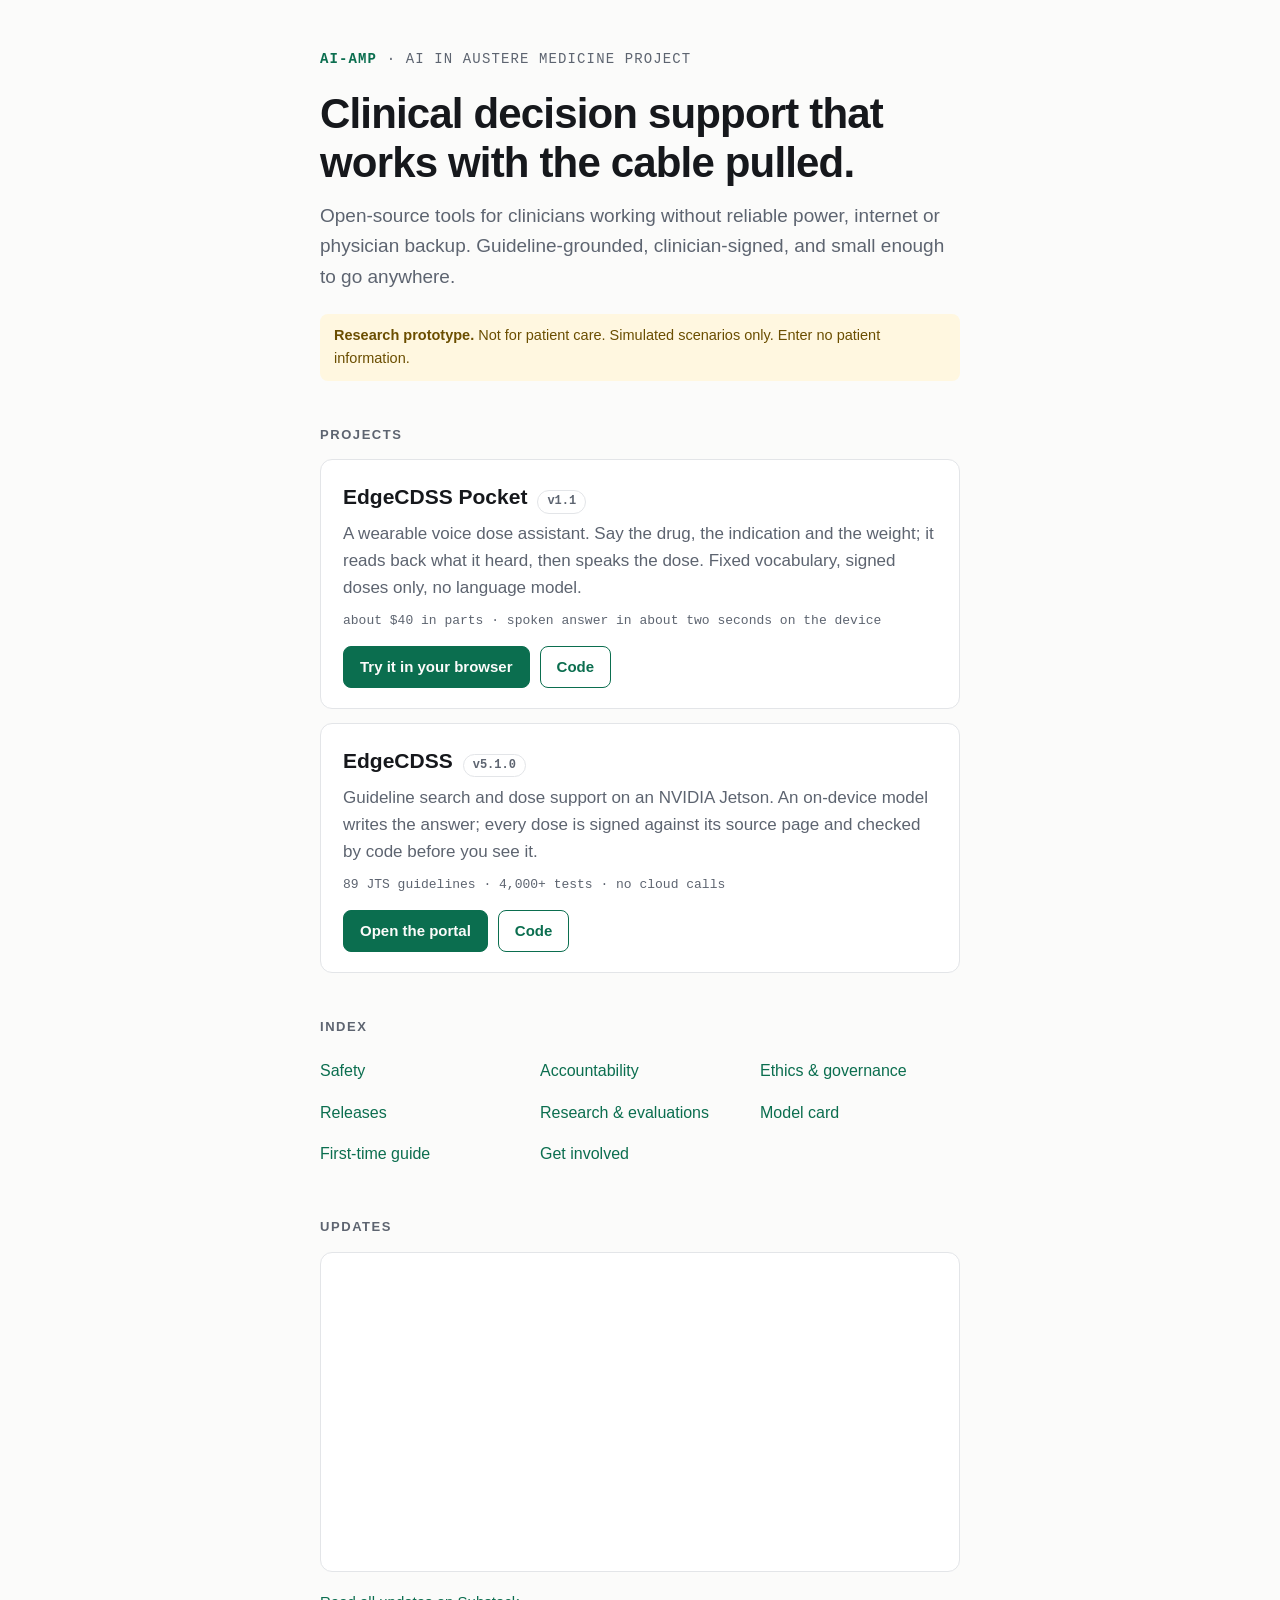
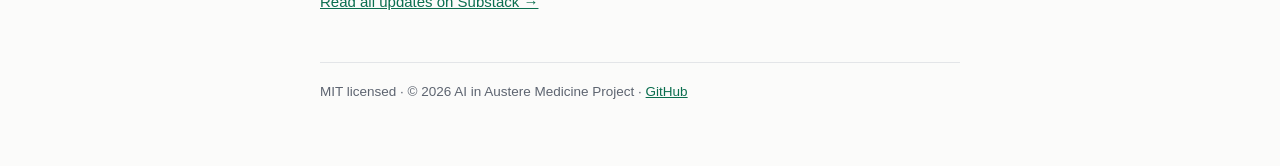
==== commit 22452bbd: "Site: owner's rulings — Pocket v1.1 and EdgeCDSS v5.1.0 labels link their releases; Pocket line 'abo" ====
--- a/web/index.html
+++ b/web/index.html
@@ -20,9 +20,9 @@
   <h2>Projects</h2>
 
   <div class="card">
-    <h3>EdgeCDSS Pocket <span class="tag mono">phase 2</span></h3>
+    <h3>EdgeCDSS Pocket <a class="tag mono" href="https://github.com/AI-in-Austere-Medicine-Project/edgecdss-pocket/releases/tag/v1.1">v1.1</a></h3>
     <p>A wearable voice dose assistant. Say the drug, the indication and the weight; it reads back what it heard, then speaks the dose. Fixed vocabulary, signed doses only, no language model.</p>
-    <div class="meta mono">answers in about half a second in the browser · about $40 of hardware</div>
+    <div class="meta mono">about $40 in parts · spoken answer in about two seconds on the device</div>
     <div class="links">
       <a class="btn primary" href="https://cdss.arcanekg.com/pocket">Try it in your browser</a>
       <a class="btn" href="https://github.com/AI-in-Austere-Medicine-Project/edgecdss-pocket/blob/main/README.md">Code</a>
@@ -30,7 +30,7 @@
   </div>
 
   <div class="card">
-    <h3>EdgeCDSS <span class="tag mono">v5.1.0</span></h3>
+    <h3>EdgeCDSS <a class="tag mono" href="https://github.com/AI-in-Austere-Medicine-Project/pi-cloud-cdss/releases/tag/v5.1.0">v5.1.0</a></h3>
     <p>Guideline search and dose support on an NVIDIA Jetson. An on-device model writes the answer; every dose is signed against its source page and checked by code before you see it.</p>
     <div class="meta mono">89 JTS guidelines · 4,000+ tests · no cloud calls</div>
     <div class="links">
--- a/web/site.css
+++ b/web/site.css
@@ -39,6 +39,8 @@
 }
 .card h3 { margin: 0 0 6px; font-size: 21px; display: flex; align-items: baseline; gap: 10px; flex-wrap: wrap; }
 .tag { font-size: 12px; color: var(--muted); border: 1px solid var(--line); border-radius: 999px; padding: 1px 9px; }
+a.tag { text-decoration: none; }
+a.tag:hover { color: var(--accent); border-color: var(--accent); }
 .card p { margin: 0 0 14px; color: var(--muted); }
 .meta { font-size: 13px; color: var(--muted); margin: -4px 0 14px; }
 .links { display: flex; gap: 10px; flex-wrap: wrap; }
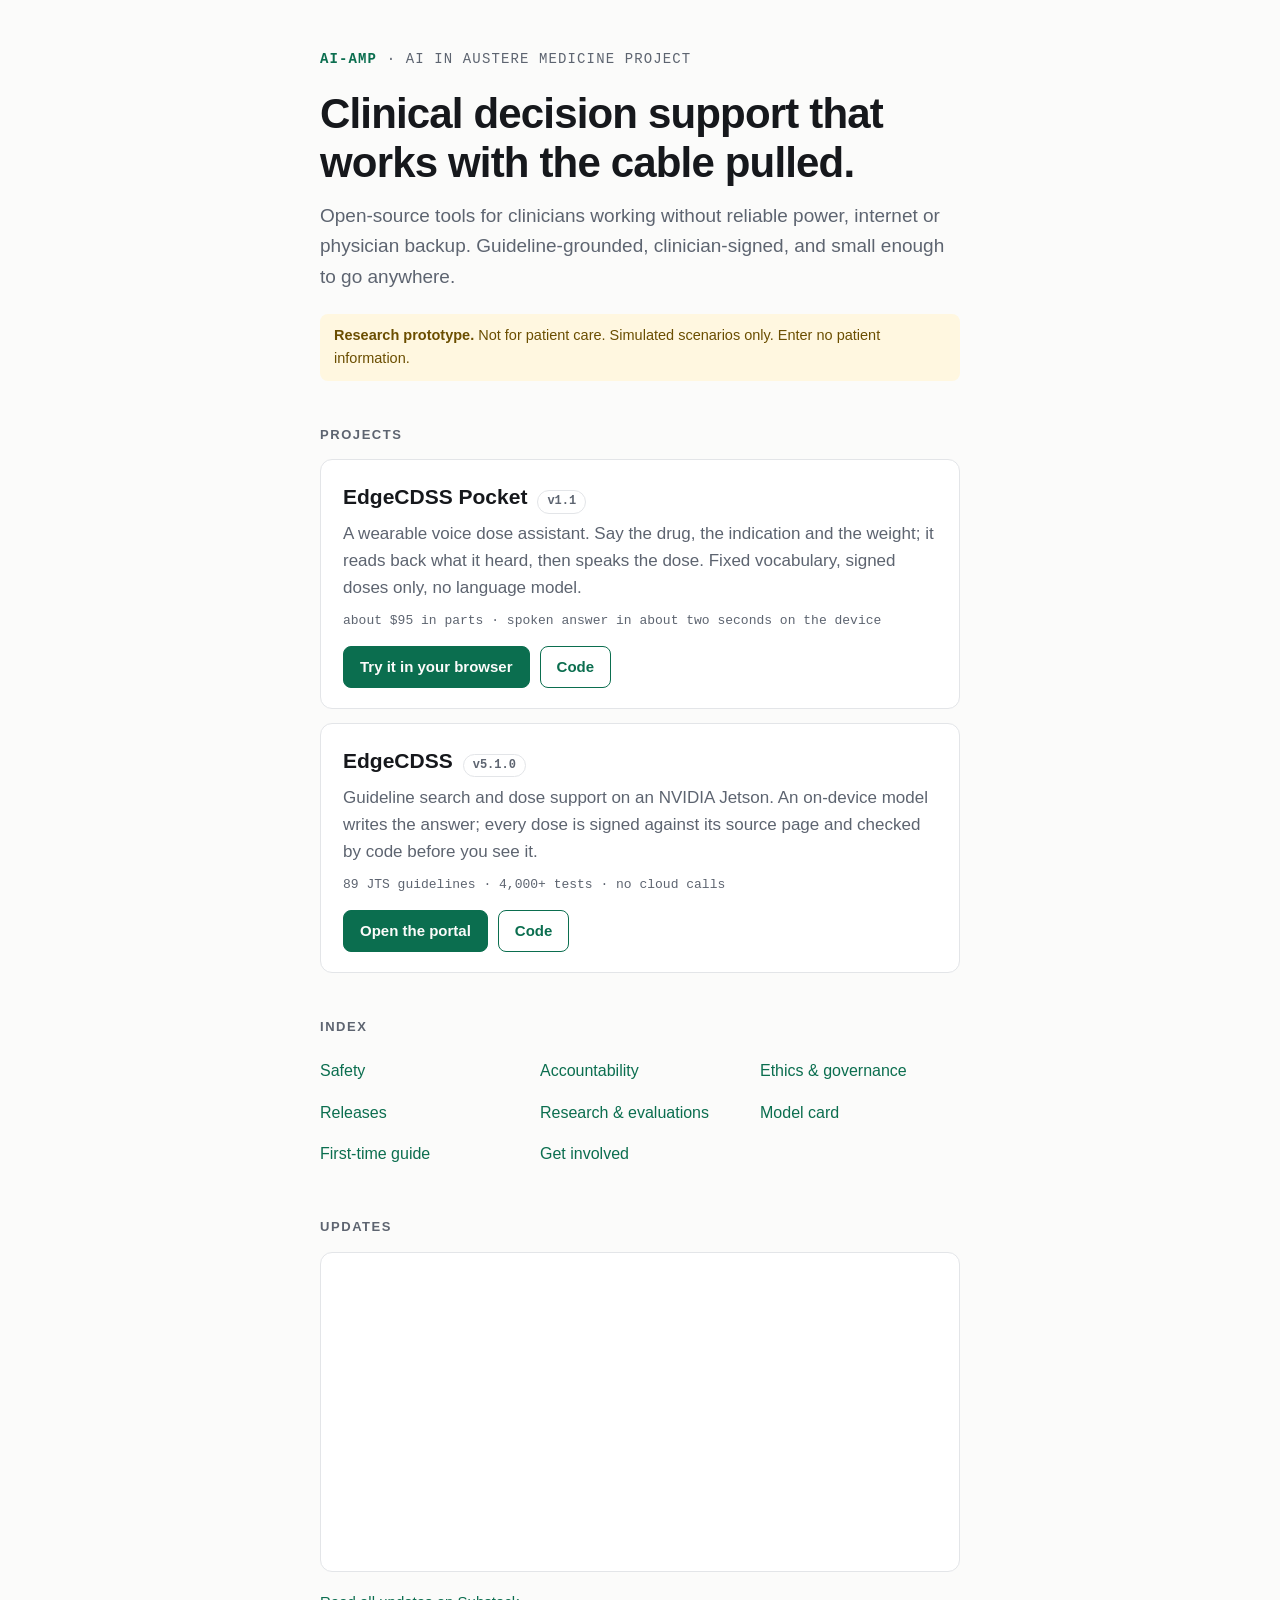
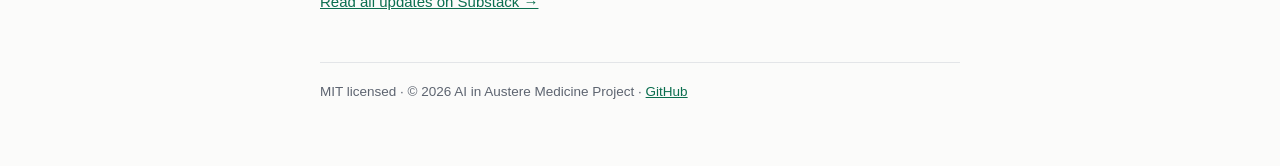
==== commit 9e637180: "Site: Pocket 'about $95 in parts' (Pocket README re-costed, Pocket #6) Co-Authored-By: Claude Opus 5" ====
--- a/web/index.html
+++ b/web/index.html
@@ -22,7 +22,7 @@
   <div class="card">
     <h3>EdgeCDSS Pocket <a class="tag mono" href="https://github.com/AI-in-Austere-Medicine-Project/edgecdss-pocket/releases/tag/v1.1">v1.1</a></h3>
     <p>A wearable voice dose assistant. Say the drug, the indication and the weight; it reads back what it heard, then speaks the dose. Fixed vocabulary, signed doses only, no language model.</p>
-    <div class="meta mono">about $40 in parts · spoken answer in about two seconds on the device</div>
+    <div class="meta mono">about $95 in parts · spoken answer in about two seconds on the device</div>
     <div class="links">
       <a class="btn primary" href="https://cdss.arcanekg.com/pocket">Try it in your browser</a>
       <a class="btn" href="https://github.com/AI-in-Austere-Medicine-Project/edgecdss-pocket/blob/main/README.md">Code</a>
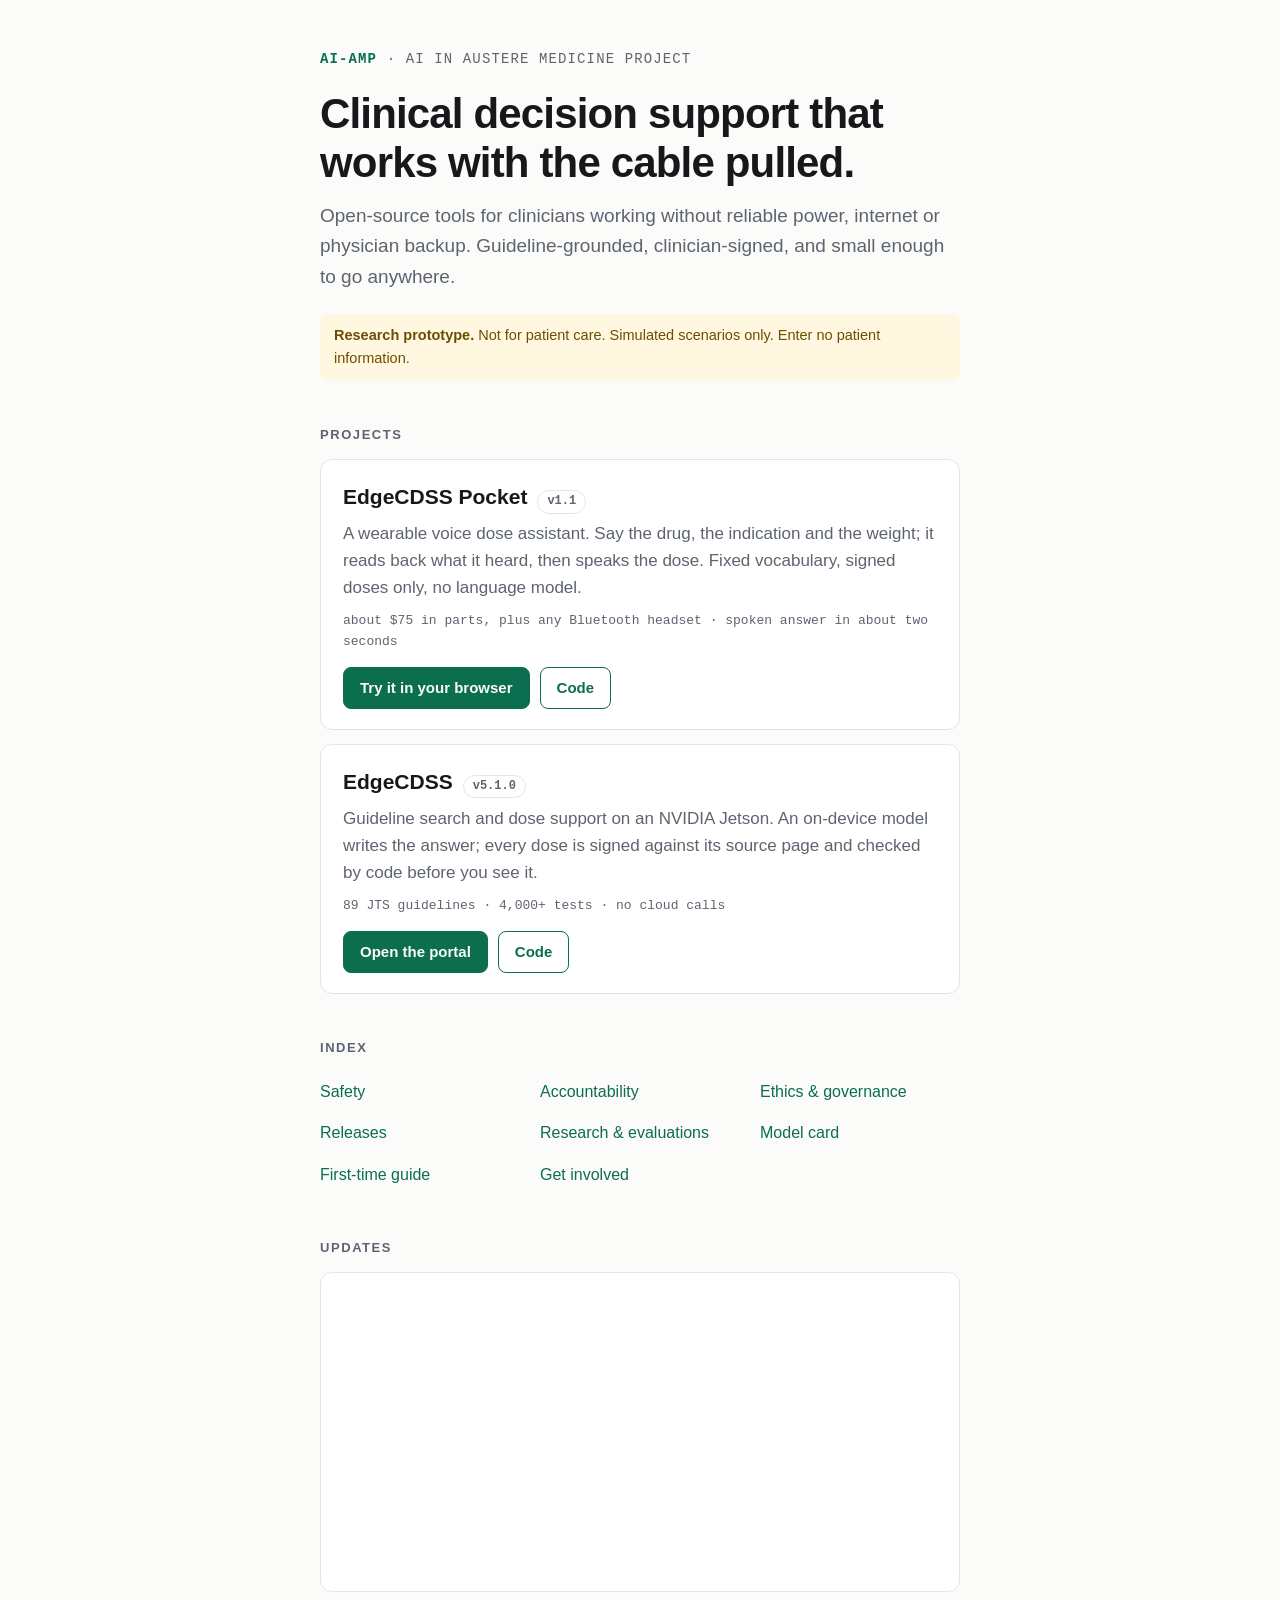
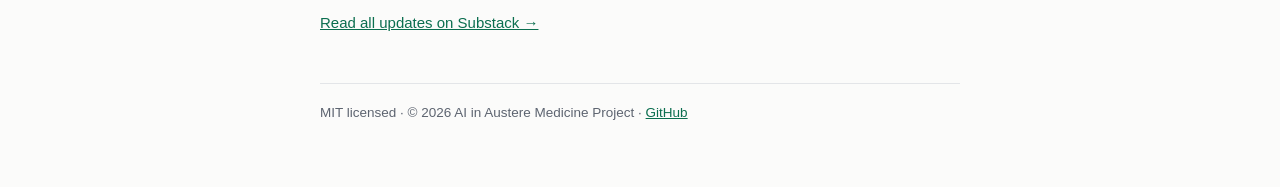
==== commit f86203c0: "Site: Pocket 'about $75 in parts, plus any Bluetooth headset · spoken answer in about two seconds' (" ====
--- a/web/index.html
+++ b/web/index.html
@@ -22,7 +22,7 @@
   <div class="card">
     <h3>EdgeCDSS Pocket <a class="tag mono" href="https://github.com/AI-in-Austere-Medicine-Project/edgecdss-pocket/releases/tag/v1.1">v1.1</a></h3>
     <p>A wearable voice dose assistant. Say the drug, the indication and the weight; it reads back what it heard, then speaks the dose. Fixed vocabulary, signed doses only, no language model.</p>
-    <div class="meta mono">about $95 in parts · spoken answer in about two seconds on the device</div>
+    <div class="meta mono">about $75 in parts, plus any Bluetooth headset · spoken answer in about two seconds</div>
     <div class="links">
       <a class="btn primary" href="https://cdss.arcanekg.com/pocket">Try it in your browser</a>
       <a class="btn" href="https://github.com/AI-in-Austere-Medicine-Project/edgecdss-pocket/blob/main/README.md">Code</a>
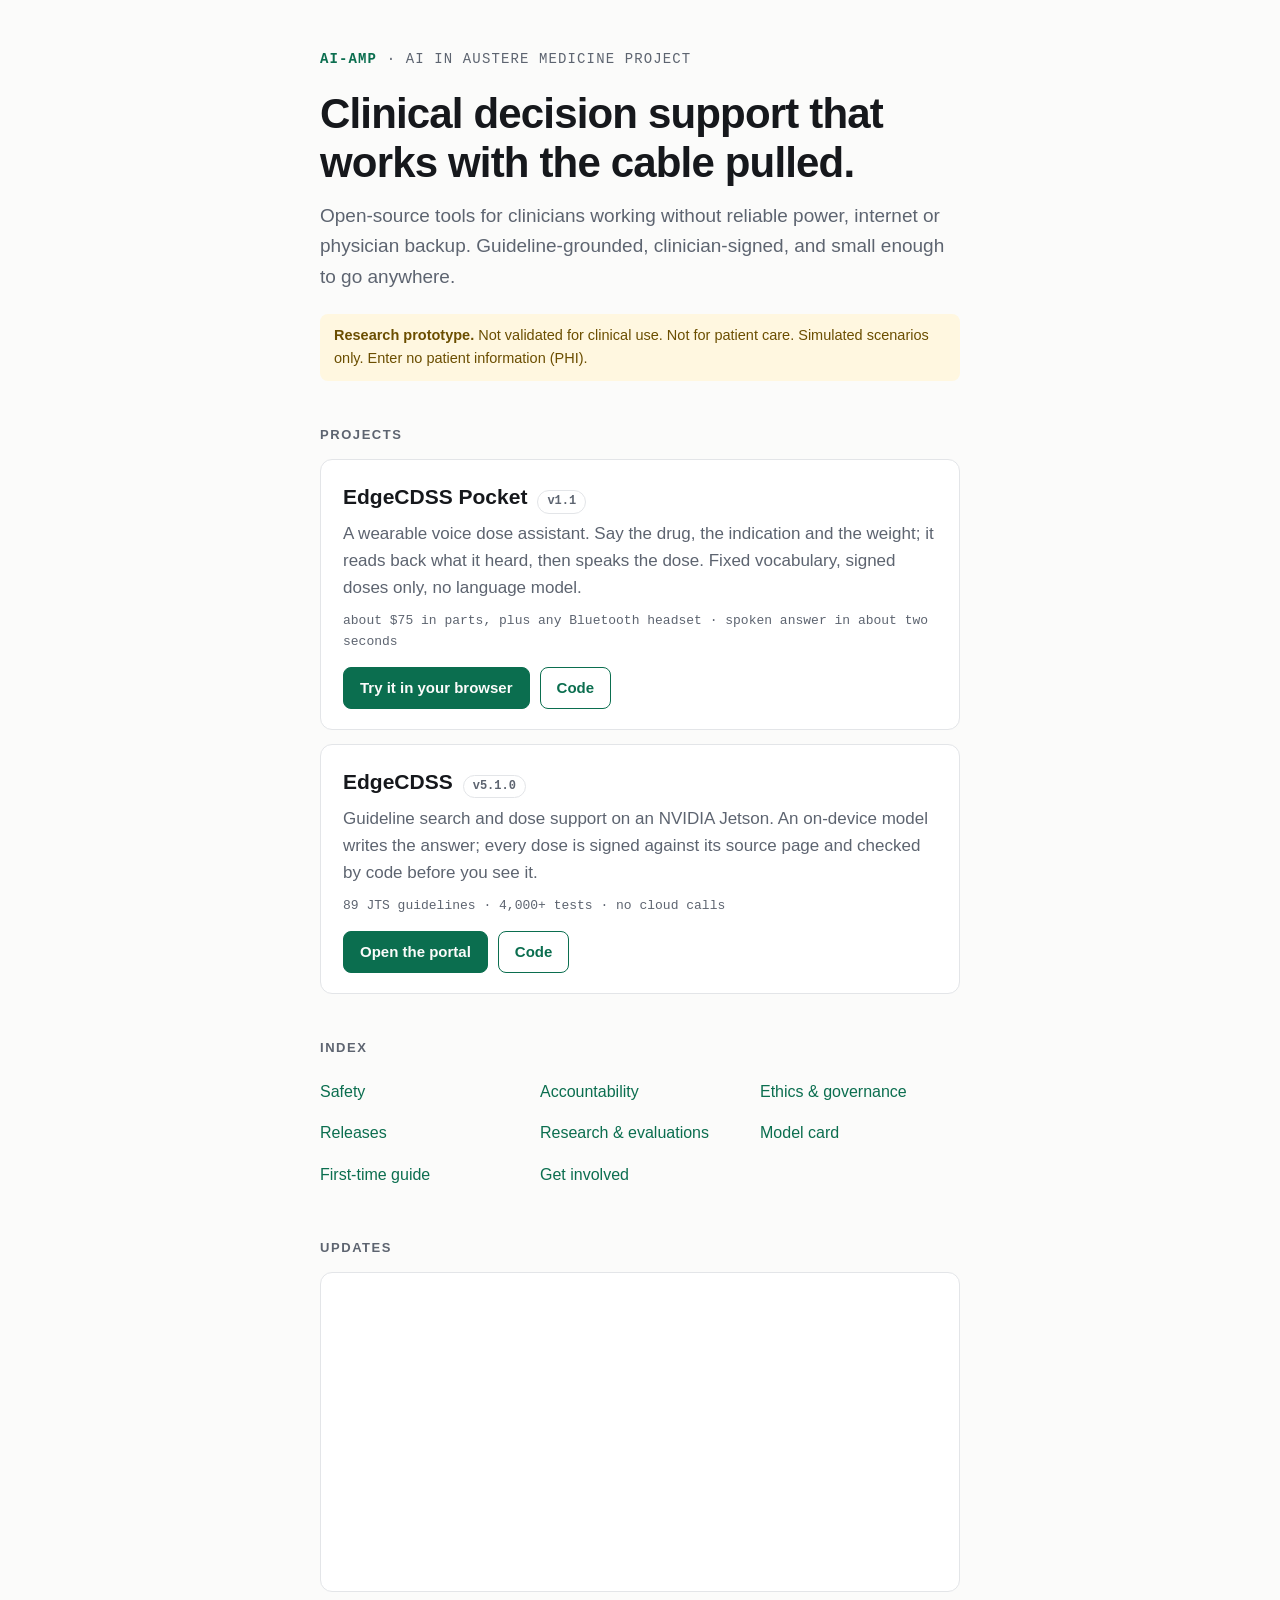
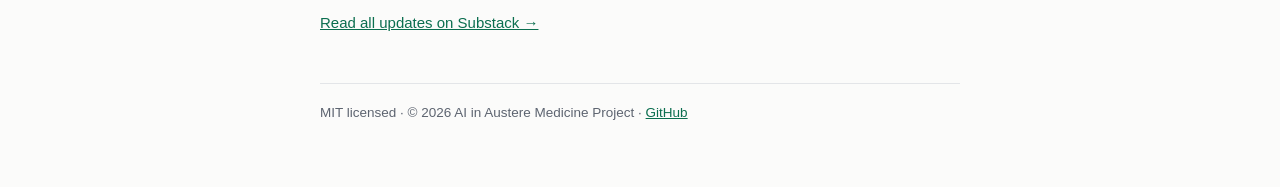
==== commit 1ea72dde: "Site index: shared notice wording (owner, 2026-11-16) Co-Authored-By: Claude Opus 5.5 <noreply@anthr" ====
--- a/web/index.html
+++ b/web/index.html
@@ -15,7 +15,7 @@
   <h1>Clinical decision support that works with the cable pulled.</h1>
   <p class="lede">Open-source tools for clinicians working without reliable power, internet or physician backup. Guideline-grounded, clinician-signed, and small enough to go anywhere.</p>
 
-  <div class="notice"><b>Research prototype.</b> Not for patient care. Simulated scenarios only. Enter no patient information.</div>
+  <div class="notice"><b>Research prototype.</b> Not validated for clinical use. Not for patient care. Simulated scenarios only. Enter no patient information (PHI).</div>
 
   <h2>Projects</h2>
 
